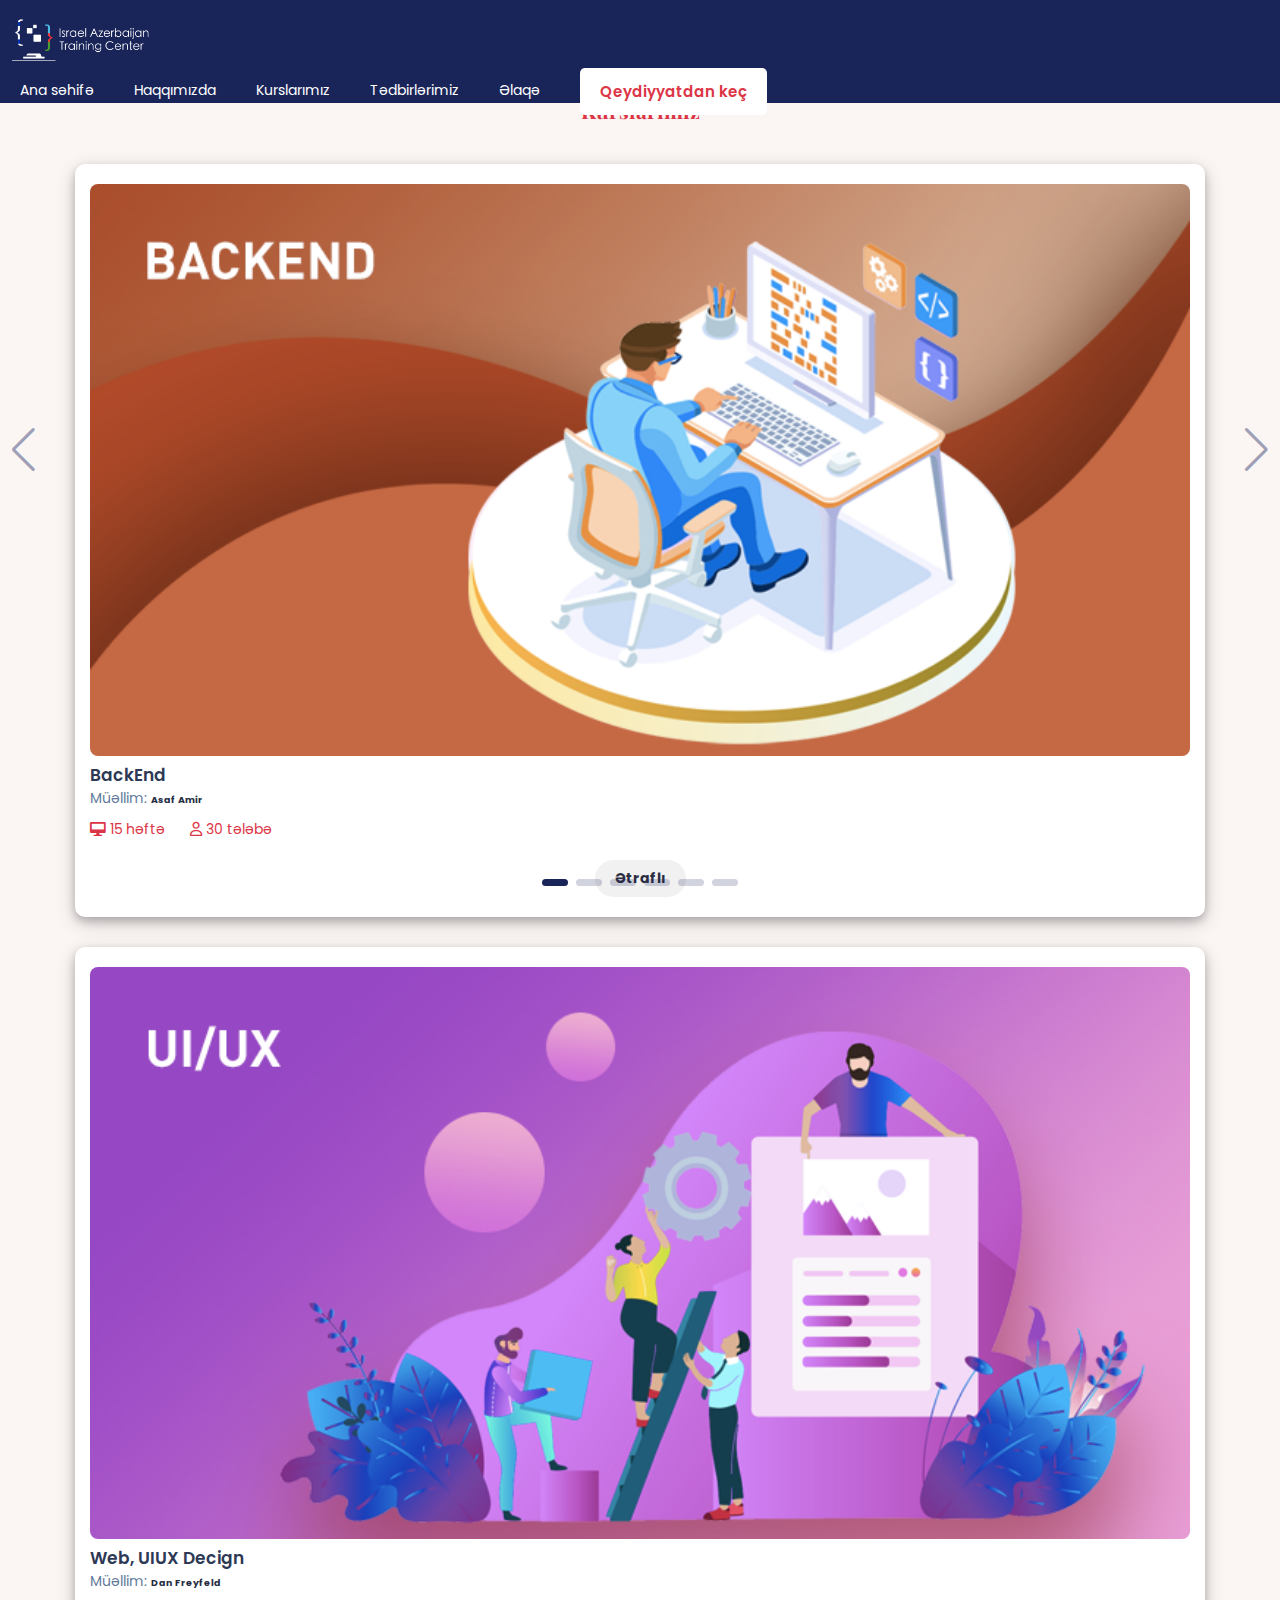
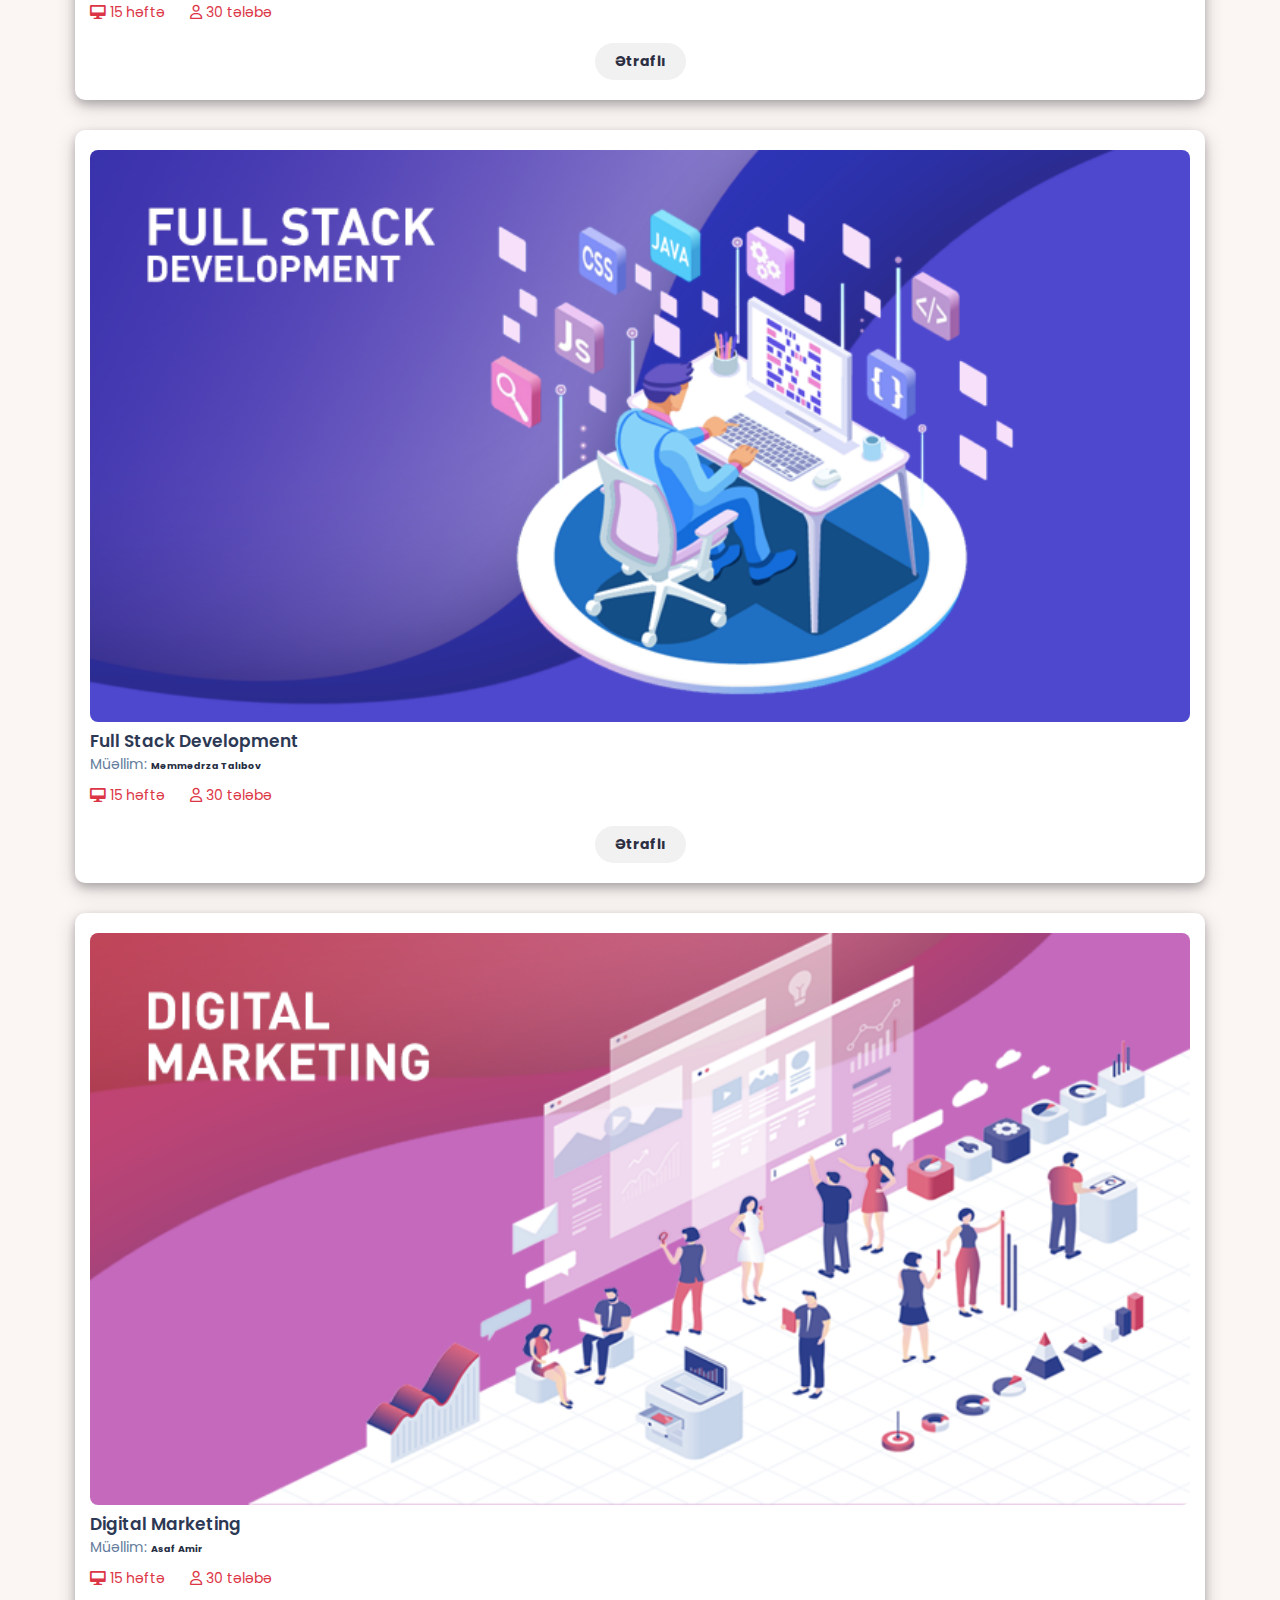
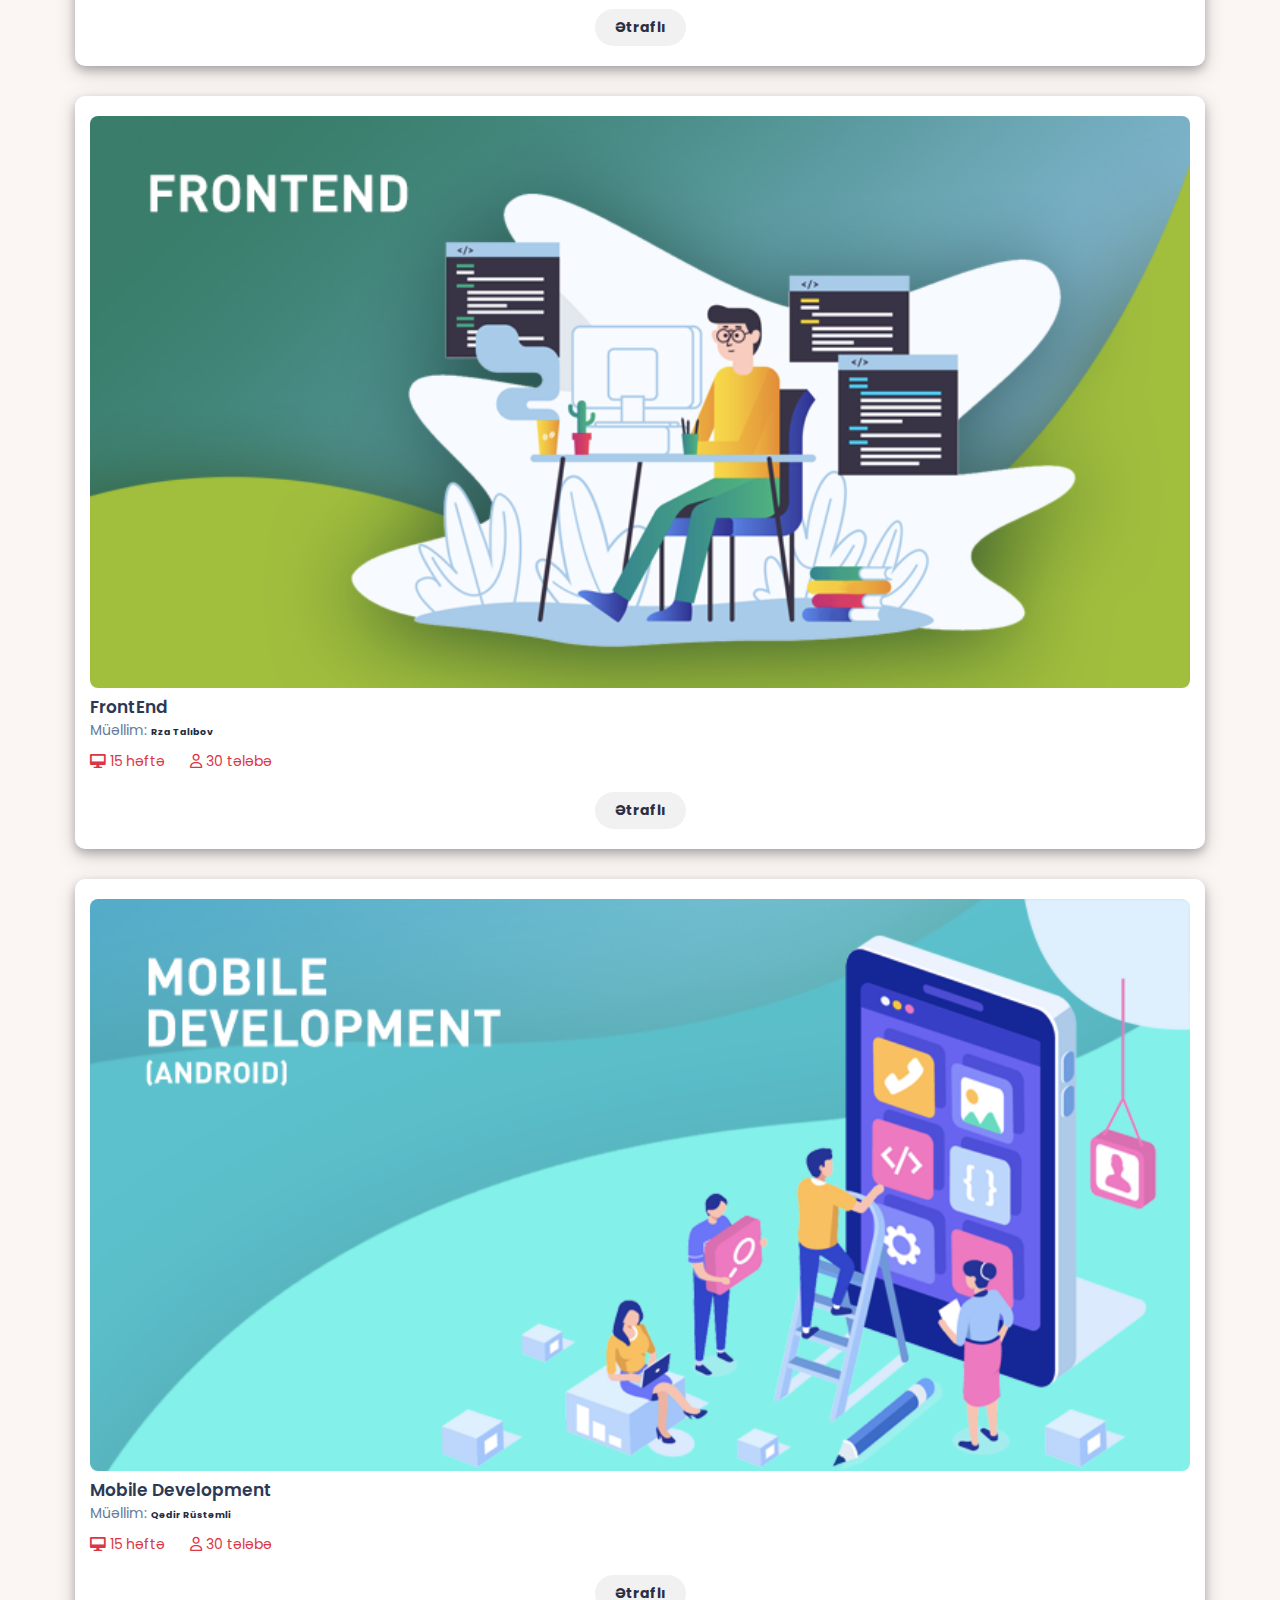
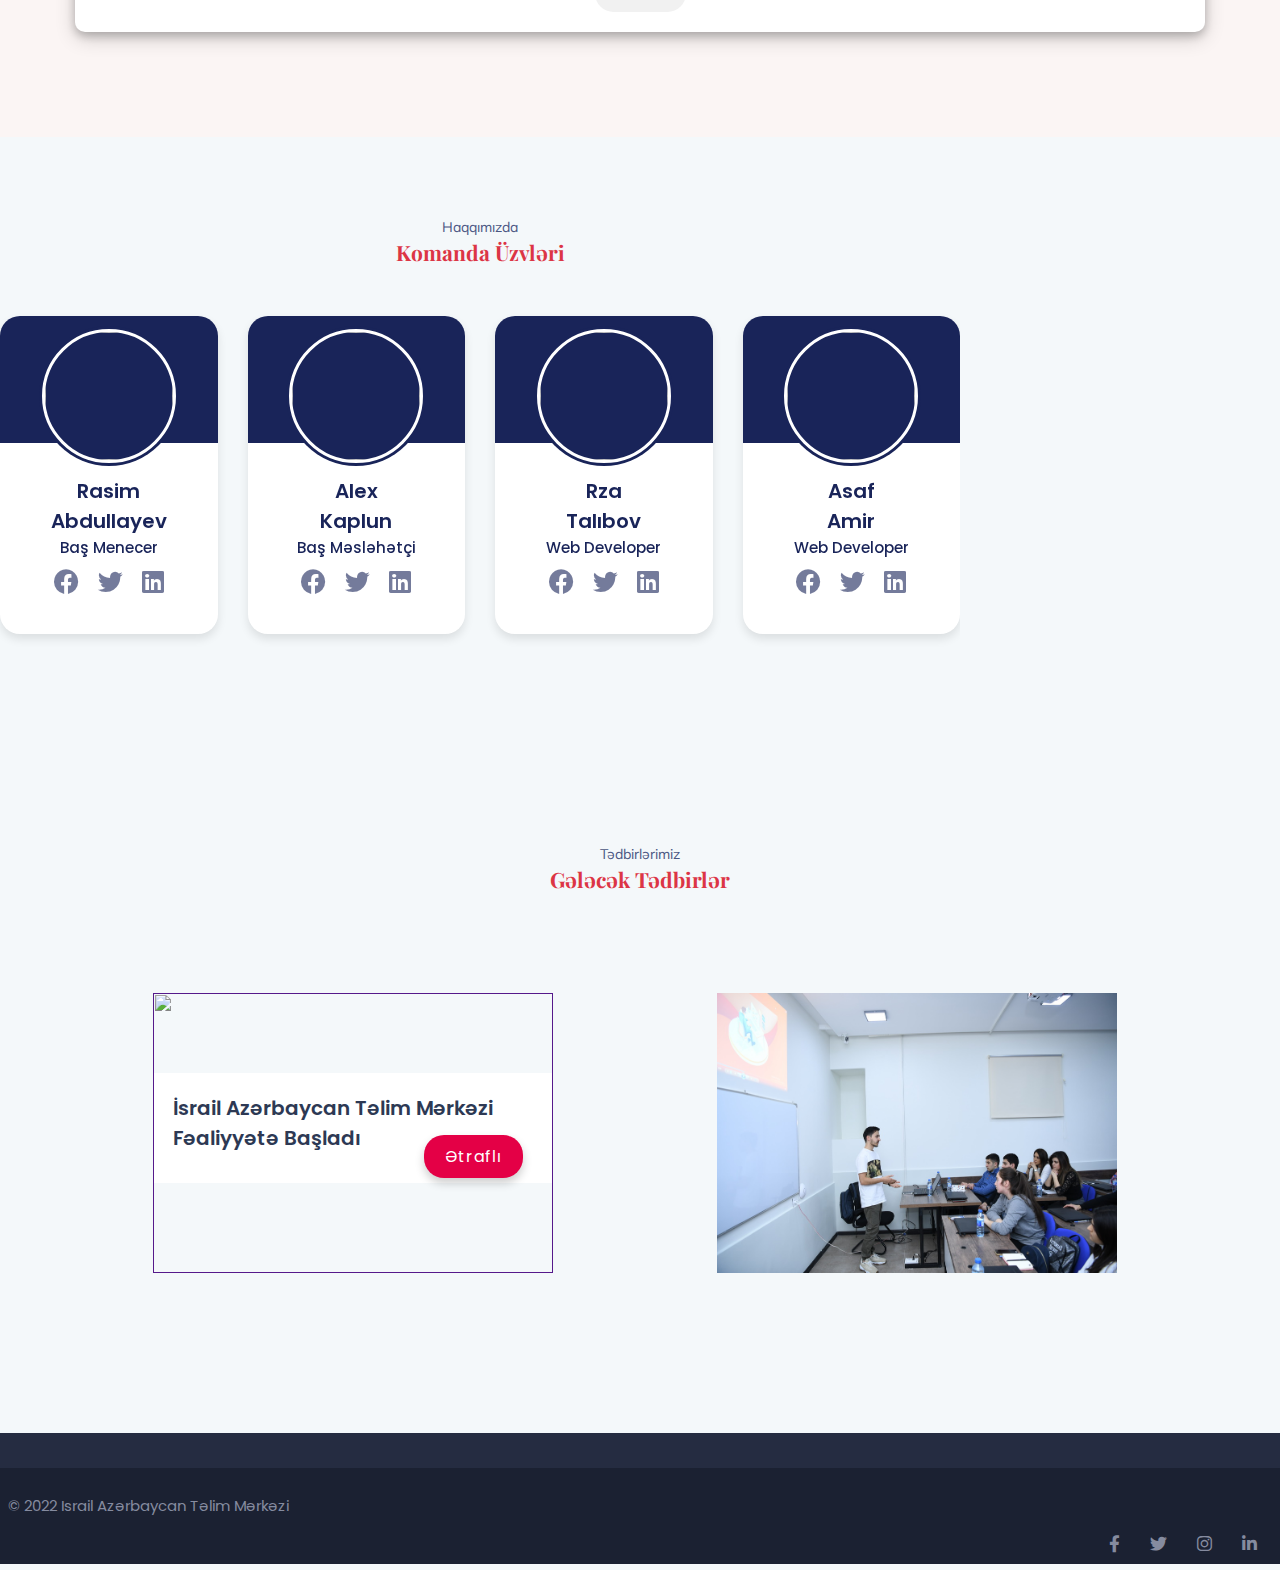
==== index.html @ a3614054 "Add files via upload" ====
<!DOCTYPE html>
<html lang="en">

<head>
    <meta charset="UTF-8">
    <meta http-equiv="X-UA-Compatible" content="IE=edge">
    <meta name="viewport" content="width=device-width, initial-scale=1.0">
    <title>Document</title>
    <link rel="stylesheet" href="https://cdn.jsdelivr.net/npm/bootstrap@4.6.1/dist/css/bootstrap.min.css"
        integrity="sha384-zCbKRCUGaJDkqS1kPbPd7TveP5iyJE0EjAuZQTgFLD2ylzuqKfdKlfG/eSrtxUkn" crossorigin="anonymous">
    <link
        href="https://fonts.googleapis.com/css2?family=Poppins:ital,wght@0,400;0,500;0,600;0,700;1,400;1,700&family=Roboto:ital,wght@0,400;0,500;0,700;0,900;1,400&display=swap"
        rel="stylesheet">
    <link rel="stylesheet" href="https://cdnjs.cloudflare.com/ajax/libs/font-awesome/6.0.0-beta3/css/all.min.css">
    <link
        href="https://fonts.googleapis.com/css2?family=Playfair+Display:ital,wght@0,400;0,500;0,700;1,400;1,600;1,700&family=Poppins:ital,wght@0,400;0,500;0,600;0,700;1,400;1,700&family=Roboto:ital,wght@0,400;0,500;0,700;0,900;1,400&display=swap"
        rel="stylesheet">
    <link
        href="https://fonts.googleapis.com/css2?family=Mulish&family=Playfair+Display:ital,wght@0,400;0,500;0,700;1,400;1,600;1,700&family=Poppins:ital,wght@0,400;0,500;0,600;0,700;1,400;1,700&family=Roboto:ital,wght@0,400;0,500;0,700;0,900;1,400&display=swap"
        rel="stylesheet">
    <!-- ===== Link Swiper's CSS ===== -->
    <link rel="stylesheet" href="https://unpkg.com/swiper/swiper-bundle.min.css" />
    <link rel="stylesheet" href="./assets/carusel.css">
    <link rel="stylesheet" href="./assets/style.css">
    <script src="https://code.jquery.com/jquery-3.5.1.js"></script>
    <script src="index.js" defer></script>
    <link rel="stylesheet" href="./assets/scroll.css">
    <script src="scroll.js"></script>

</head>

<body>
    <!-- Navbar -->

    <nav class="navbar" id="nav">
        <div class="container">
            <a href=""><img src="./assets/img/logo_main.png" alt="IACT_logo" class="logo"> </a>
            <ul class="nav-links">
                <li><a href="index.html">Ana səhifə</a></li>
                <li><a href="about.html">Haqqımızda</a></li>
                <li><a href="#course-section">Kurslarımız</a></li>
                <li><a href="#event-section">Tədbirlərimiz</a></li>
                <li><a href="contact.html">Əlaqə</a></li>
                <li class="login-btn"><a href="/index.html#course-section">Qeydiyyatdan keç</a></li>
            </ul>
            <div class="menu-btn">
                <i class="fas fa-bars"></i>
            </div>
        </div>
    </nav>

    <!-- Course Section -->

    <section id="course-section" class="course-container">
        <div class="container">
            <div class="row">
                <div class="col-lg-12">
                    <div class="main-item">
                        <span>Karyerana bizimlə başla</span>
                        <h2>Kurslarımız</h2>
                    </div>
                </div>
            </div>
            <div class="courses">
                <div class="row">
                    <div class="col-xl-6 col-lg-12 col-md-12 col-sm-12 course-item">
                        <div class="row-1">
                            <div class="row">
                                <div class="col-lg-6 col-md-6">
                                    <a href="#" class="course-img"><img src="./assets/img/8.png" alt=""></a>
                                </div>
                                <div class="col-lg-6 col-md-6 course-text">
                                    <h5>BackEnd</h5>
                                    <span>Müəllim:</span>
                                    <h6>Asaf Amir</h6>
                                    <ul>
                                        <li><i class="fas fa-desktop"></i>15 həftə</li>
                                        <li><i class="far fa-user"></i>30 tələbə</li>
                                    </ul>
                                    <div class="course-btn"> <a href="course1.html">Ətraflı</a></div>
                                </div>
                            </div>
                        </div>
                    </div>
                    <div class="col-xl-6 col-lg-12 col-md-12 col-sm-12 course-item">
                        <div class="row-1">
                            <div class="row">
                                <div class="col-lg-6 col-md-6">
                                    <a href="#" class="course-img"><img src="./assets/img/41.png" alt=""></a>
                                </div>
                                <div class="col-lg-6 col-md-6 course-text">
                                    <h5>Web, UIUX Decign</h5>
                                    <span>Müəllim:</span>
                                    <h6>Dan Freyfeld</h6>
                                    <ul>
                                        <li><i class="fas fa-desktop"></i>15 həftə</li>
                                        <li><i class="far fa-user"></i>30 tələbə</li>
                                    </ul>
                                    <div class="course-btn"> <a href="course1.html">Ətraflı</a></div>
                                </div>
                            </div>
                        </div>
                    </div>

                </div>

                <div class="row">
                    <div class="col-xl-6 col-lg-12 col-md-12 col-sm-12 course-item">
                        <div class="row-1">
                            <div class="row">
                                <div class="col-lg-6 col-md-6">
                                    <a href="#" class="course-img"><img src="./assets/img/k1.png" alt=""></a>
                                </div>
                                <div class="col-lg-6 col-md-6 course-text">
                                    <h5>Full Stack Development</h5>
                                    <span>Müəllim:</span>
                                    <h6>Məmmədrza Talıbov</h6>
                                    <ul>
                                        <li><i class="fas fa-desktop"></i>15 həftə</li>
                                        <li><i class="far fa-user"></i>30 tələbə</li>
                                    </ul>
                                    <div class="course-btn"> <a href="course1.html">Ətraflı</a></div>
                                </div>
                            </div>
                        </div>
                    </div>


                    <div class="col-xl-6 col-lg-12 col-md-12 col-sm-12 course-item">
                        <div class="row-1">
                            <div class="row">
                                <div class="col-lg-6 col-md-6">
                                    <a href="#" class="course-img"><img src="./assets/img/k2.png" alt=""></a>
                                </div>
                                <div class="col-lg-6 col-md-6 course-text">
                                    <h5>Digital Marketing</h5>
                                    <span>Müəllim:</span>
                                    <h6>Asaf Amir</h6>
                                    <ul>
                                        <li><i class="fas fa-desktop"></i>15 həftə</li>
                                        <li><i class="far fa-user"></i>30 tələbə</li>
                                    </ul>
                                    <div class="course-btn"> <a href="course1.html">Ətraflı</a></div>
                                </div>
                            </div>
                        </div>
                    </div>
                </div>


                <div class="row">
                    <div class="col-xl-6 col-lg-12 col-md-12 col-sm-12 course-item">
                        <div class="row-1">
                            <div class="row">
                                <div class="col-lg-6 col-md-6">
                                    <a href="#" class="course-img"><img src="./assets/img/k4.png" alt=""></a>
                                </div>
                                <div class="col-lg-6 col-md-6 course-text">
                                    <h5>FrontEnd</h5>
                                    <span>Müəllim:</span>
                                    <h6>Rza Talıbov</h6>
                                    <ul>
                                        <li><i class="fas fa-desktop"></i>15 həftə</li>
                                        <li><i class="far fa-user"></i>30 tələbə</li>
                                    </ul>
                                    <div class="course-btn"> <a href="course1.html">Ətraflı</a></div>
                                </div>
                            </div>
                        </div>
                    </div>


                    <div class="col-xl-6 col-lg-12 col-md-12 col-sm-12  course-item">
                        <div class="row-1">
                            <div class="row">
                                <div class="col-lg-6 col-md-6">
                                    <a href="#" class="course-img"><img src="./assets/img/k5.png" alt=""></a>
                                </div>
                                <div class="col-lg-6 col-md-6 course-text">
                                    <h5>Mobile Development</h5>
                                    <span>Müəllim:</span>
                                    <h6>Qədir Rüstəmli</h6>
                                    <ul>
                                        <li><i class="fas fa-desktop"></i>15 həftə</li>
                                        <li><i class="far fa-user"></i>30 tələbə</li>
                                    </ul>
                                    <div class="course-btn"> <a href="course1.html">Ətraflı</a></div>
                                </div>
                            </div>
                        </div>
                    </div>
                </div>
            </div>
        </div>
        </div>
    </section>


    <!--Team Section -->

    <section class="team-section">
        <div class="container">
            <div class="row">
                <div class="col-lg-12">
                    <div class="main-item">
                        <span>Haqqımızda</span>
                        <h2>Komanda Üzvləri</h2>
                    </div>
                </div>
            </div>
            <div class="row carusel-section">
                <div class="col-lg-12">
                    <div class="swiper mySwiper container">
                        <div class="swiper-wrapper content">

                            <div class="swiper-slide card">
                                <div class="card-content">
                                    <div class="image">
                                        <img src="https://i.postimg.cc/yNyTrsVZ/t7.jpg" alt="">
                                    </div>

                                    <div class="name-profession">
                                        <span class="name">Rasim</span>
                                        <span class="surName">Abdullayev</span>
                                        <span class="profession">Baş Menecer</span>
                                    </div>

                                    <div class="media-icons">
                                        <i class="fab fa-facebook"></i>
                                        <i class="fab fa-twitter"></i>
                                        <i class="fab fa-linkedin"></i>
                                    </div>
                                </div>
                            </div>
                            <div id="carouselSlider" class="swiper-slide card">
                                <div class="card-content">
                                    <div class="image">
                                        <img src="https://i.postimg.cc/5NzLRbg2/t6.png" alt="">
                                    </div>
                                    <div class="name-profession">
                                        <span class="name">Alex</span>
                                        <span class="surName">Kaplun</span>
                                        <span class="profession">Baş Məsləhətçi</span>
                                    </div>
                                    <div class="media-icons">
                                        <i class="fab fa-facebook"></i>
                                        <i class="fab fa-twitter"></i>
                                        <i class="fab fa-linkedin"></i>
                                    </div>
                                </div>
                            </div>
                            <div class="swiper-slide card">
                                <div class="card-content">
                                    <div class="image">
                                        <img src="https://i.postimg.cc/C1fjDqvS/t4.jpg" alt="">
                                    </div>
                                    <div class="name-profession">
                                        <span class="name">Rza</span>
                                        <span class="surName">Talıbov</span>
                                        <span class="profession">Web Developer</span>
                                    </div>
                                    <div class="media-icons">
                                        <i class="fab fa-facebook"></i>
                                        <i class="fab fa-twitter"></i>
                                        <i class="fab fa-linkedin"></i>
                                    </div>
                                </div>
                            </div>
                            <div class="swiper-slide card">
                                <div class="card-content">
                                    <div class="image">
                                        <img src="https://i.postimg.cc/yYRbBJsq/t3.jpg" alt="">
                                    </div>
                                    <div class="name-profession">
                                        <span class="name">Asaf</span>
                                        <span class="surName">Amir</span>
                                        <span class="profession">Web Developer</span>
                                    </div>
                                    <div class="media-icons">
                                        <i class="fab fa-facebook"></i>
                                        <i class="fab fa-twitter"></i>
                                        <i class="fab fa-linkedin"></i>
                                    </div>
                                </div>
                            </div>
                            <div class="swiper-slide card">
                                <div class="card-content">
                                    <div class="image">
                                        <img src="https://i.postimg.cc/BbHBWKDM/t2.jpg" alt="">
                                    </div>
                                    <div class="name-profession">
                                        <span class="name">Dan</span>
                                        <span class="surName">Freyfeld</span>
                                        <span class="profession">UI/UX Design</span>
                                    </div>
                                    <div class="media-icons">
                                        <i class="fab fa-facebook"></i>
                                        <i class="fab fa-twitter"></i>
                                        <i class="fab fa-linkedin"></i>
                                    </div>
                                </div>
                            </div>
                            <div class="swiper-slide card">
                                <div class="card-content">
                                    <div class="image">
                                        <img src="https://i.postimg.cc/mgR8s8mM/t1.jpg" alt="">
                                    </div>
                                    <div class="name-profession">
                                        <span class="name">Qədir</span>
                                        <span class="surName">Rüstəmli</span>
                                        <span class="profession">Software Developer</span>
                                    </div>
                                    <div class="media-icons">
                                        <i class="fab fa-facebook"></i>
                                        <i class="fab fa-twitter"></i>
                                        <i class="fab fa-linkedin"></i>
                                    </div>
                                </div>
                            </div>
                        </div>
                    </div>
                    <div class="swiper-button-next"></div>
                    <div class="swiper-button-prev"></div>
                    <div class="swiper-pagination"></div>


                    <!-- Swiper JS -->
                    <script src="https://unpkg.com/swiper/swiper-bundle.min.js"></script>


                    <!-- Initialize Swiper -->
                    <script>
                        var swiper = new Swiper(".mySwiper", {
                            slidesPerView: 1,
                            spaceBetween: 30,
                            slidesPerGroup: 1,
                            loop: true,
                            loopFillGroupWithBlank: true,
                            pagination: {
                                el: ".swiper-pagination",
                                clickable: true,
                            },
                            navigation: {
                                nextEl: ".swiper-button-next",
                                prevEl: ".swiper-button-prev",
                            },
                            autoplay: {
                                delay: 3000,
                                disableOnInteraction: false,
                            },
                            breakpoints: {
                                640: {
                                    slidesPerView: 2,
                                    spaceBetween: 20,
                                },
                                768: {
                                    slidesPerView: 3,
                                    spaceBetween: 30,
                                },
                                960: {
                                    slidesPerView: 3,
                                    spaceBetween: 30,
                                },
                                1024: {
                                    slidesPerView: 4,
                                    spaceBetween: 30,
                                },
                                1440: {
                                    slidesPerView: 4,
                                    spaceBetween: 30,
                                }
                            }
                        });
                    </script>
                </div>
            </div>
        </div>
    </section>


    <!-- Event Section -->

    <section id="event-section">
        <div class="container">
            <div class="row">
                <div class="col-lg-12">
                    <div class="main-item">
                        <span>Tədbirlərimiz</span>
                        <h2>Gələcək Tədbirlər</h2>
                    </div>
                </div>
            </div>
            <div class="event-cards">
                <div class="event-card">
                    <div class="face face1" style="height:280px; width: 400px">
                        <div class="content">
                            <div class="icon">
                                <a href=""> <img src="https://www.study.az/iatc/assets/user/assets/img/11111.png"
                                        alt=""></a>
                            </div>
                        </div>
                    </div>
                    <div class="face face2" style="height:110px; width: 400px">
                        <div class="content">
                            <h3>
                                İsrail Azərbaycan Təlim Mərkəzi Fəaliyyətə Başladı
                            </h3>
                            <a href="event1.html" class="event-btn">Ətraflı</a>
                        </div>
                    </div>
                </div>
                <div class="event-card">
                    <div class="face face1" style="height:280px; width: 400px">
                        <div class="content">
                            <div class="icon">
                                <a href=""> <img src="./assets/img/ff5f7da7749bd713957f0c23b505a55c.jpeg" alt=""></a>
                            </div>
                        </div>
                    </div>
                    <div class="face face2" style="height:110px; width: 400px">
                        <div class="content">
                            <h3>
                                İsrail – Azərbaycan Təlim Mərkəzində Veb Proqramlaşdırma Kurslarına Start Verilib
                            </h3>
                            <a href="event1.html" class="event-btn">Ətraflı</a>
                        </div>
                    </div>
                </div>
            </div>
        </div>
    </section>

    <!-- Footer -->

    <footer class="dark-footer">
        <div class="container">
            <div class="row">
                <div class="col-lg-6 col-md-12" id="footer-text">
                    <span>© 2022 Israil Azərbaycan Təlim Mərkəzi</span>
                </div>
                <div class="col-lg-6 col-md-12" id="footer-text">
                    <ul class="footer-links">
                        <li><a href=""><i class="fab fa-facebook-f"></i></a></li>
                        <li><a href=""><i class="fab fa-twitter"></i></a></li>
                        <li><a href=""><i class="fab fa-instagram"></i></a></li>
                        <li><a href=""><i class="fab fa-linkedin-in"></i></a></li>
                    </ul>
                </div>
            </div>
        </div>
        <div id="progress">
            <span id="progressValue">&#x1F815;</span>
        </div>
    </footer>

</body>

</html>
---- assets/carusel.css ----
.swiper {
    width: 950px;
}

.card {
    position: relative;
    background: #fff;
    border-radius: 20px;
    margin: 50px 0;
    box-shadow: 0 5px 10px rgba(0, 0, 0, 0.1);
}

.card::before {
    content: "";
    position: absolute;
    height: 40%;
    width: 100%;
    background: #192459;
    border-radius: 20px 20px 0 0;
}

.card .card-content {
    display: flex;
    flex-direction: column;
    align-items: center;
    padding: 10px 30px;
    position: relative;
    z-index: 100;
}

section .card .image {
    height: 140px;
    width: 140px;
    border-radius: 50%;
    padding: 3px;
    background: #192459;
}

section .card .image img {
    height: 100%;
    width: 100%;
    object-fit: cover;
    border-radius: 50%;
    border: 3px solid #fff;
}

.card .media-icons {
    width: 110px;
    bottom: 15px;
    display: flex;
    justify-content: space-between;
    align-items: center;
}

.card .media-icons i {
    font-size: 25px;
    color: #192459;
    opacity: 0.6;
    margin-top: 10px;
    transition: all 0.3s ease;
    cursor: pointer;
}

.card .media-icons i:hover {
    opacity: 1;
}

.card .name-profession {
    display: flex;
    flex-direction: column;
    align-items: center;
    margin-top: 10px;
    color: #192459;
}

.name-profession .name, .surName {
    font-size: 20px;
    font-weight: 600;
}

.name-profession .profession {
    font-size: 15px;
    font-weight: 500;
}

.card .rating {
    display: flex;
    align-items: center;
    margin-top: 18px;
}

.card .rating i {
    font-size: 18px;
    margin: 0 2px;
    color: #192459;
}

.card .button {
    width: 100%;
    display: flex;
    justify-content: space-around;
    margin-top: 20px;
}

.card .button button {
    background: #192459;
    outline: none;
    border: none;
    color: #fff;
    padding: 8px 22px;
    border-radius: 20px;
    font-size: 14px;
    transition: all 0.3s ease;
    cursor: pointer;
}

.button button:hover {
    background: #192459;
}

.swiper-pagination {
    position: absolute;
}

.swiper-pagination-bullet {
    height: 7px;
    width: 26px;
    border-radius: 25px;
    background: #192459;
}

.swiper-button-next, .swiper-button-prev {
    opacity: 0.7;
    color: #757c9b;
    transition: all 0.3s ease;
}

.swiper-button-next:hover, .swiper-button-prev:hover {
    opacity: 1;
    color: #192459;
}

@media screen and (max-width: 1440px) {
    .swiper {
        width: 960px;
    }
}

@media screen and (max-width: 1024px) {
    .swiper {
        width: 800px;
    }

    .card .media-icons i {
        font-size: 23px;
    }
}

@media screen and (max-width: 960px) {
    .swiper {
        width: 750px;
    }
}

@media screen and (max-width: 768px) {
    .swiper {
        width: 520px;
    }

    .card .media-icons i {
        font-size: 20px;
    }
}

@media screen and (max-width: 640px) {
    .swiper {
        width: 280px;
    }
}
---- assets/style.css ----
* {
    padding: 0;
    margin: 0;
    box-sizing: border-box;
    font-family: 'Poppins', sans-serif;
}

html {
    font-size: 14px;
}

ul {
    list-style: none;
}

a {
    text-decoration: none;
}

img {
    width: 100%;
}

body {
    background-color: #f4f8fa !important;
    height: 100vh;
}

/* Navbar */

.navbar {
    position: fixed;
    display: flex;
    width: 100%;
    background-color: #192459;
    z-index: 1000;
}

.logo {
    max-width: 160px;
    display: block;
}

.nav-links {
    display: flex;
}

.navbar ul {
    margin-bottom: 0;
}

.nav-links li {
    margin: 0 20px;

}

.navbar a {
    color: #fff;
    transition: all 1s ease-out;
}

.navbar a:hover {
    color: #DC3545;
    text-decoration: none;
}


.login-btn a {
    background-color: #fff;
    color: #DC3545;
    padding: 13px 20px;
    border-radius: 5px;
    font-weight: 600;
    font-size: 15px;
}


.login-btn a:hover {
    background-color: #DC3545;
    color: #fff;
    text-decoration: none;
}

.menu-btn {
    display: none;
    position: absolute;
    top: 30px;
    right: 30px;
    width: 40px;
    cursor: pointer;
    color: #fff;
    font-size: 25px;
}

/* FOOTER */

footer {
    background-color: #1b2132;
    color: #858B9F;
    padding: 8px;
    border-top: 35px solid #252C41;
    width: 100%;
}

.footer-links {
    display: flex;
    justify-content: end;
}

footer i {
    color: #858B9F;
    font-size: 17px;
}

#footer-text span {
    font-size: 15px;
}

.footer-links i:hover {
    color: #fff;
    transition: all 0.5s ease;
}

.footer-links a {
    padding: 15px;
}

#footer-text {
    padding-top: 18px;
}

.arrow-btn {
    position: fixed;
    float: right;
    border: 1px solid #333C56;
    background-color: #333C56;
    padding: 8px 10px;
    border-radius: 5px;
    bottom: 10px;
    right: 20px;
    cursor: pointer;
    text-align: center;
    font-size: 16px;
    width: 40px;
    overflow: hidden;
    z-index: 999;
}

.arrow-btn i {
    color: #fff;
}

/* Mobile device */

@media only screen and (max-width:1200px) {

    .navbar {
        padding: 0;
        font-weight: 400px;
        font-size: 18px;
    }

    .nav-links {
        flex-direction: column;
        width: 100%;
        justify-content: center;
        align-items: center;
        background-color: #192459;
        margin-top: -900px;
        transition: all 0.5s ease;
        padding-top: 15px;
    }

    .nav-links li {
        width: 100%;
        height: auto;
        border-top: 1px solid #2D3454;
        position: relative;
        text-align: center;
        display: inline-block;
        padding: 14px 15px 14px 26px;
        margin: 0;
    }

    .navbar .login-btn {
        padding-top: 30px;
        margin-bottom: 12px;
    }

    .mobile-menu {
        margin-top: 0px;
    }

    .menu-btn {
        display: block;
        margin-bottom: 10px;
    }


    .section-title .title {
        font-size: 27px;
    }

    .little-title .item-links a {
        font-size: 14px;
    }

    .card #contact-info span {
        font-size: 12px;
    }

    .dark-footer .row {
        display: flex;
        justify-content: space-between;
    }

    .about-section {
        text-align: center;
    }

    .about-section .about-title {
        font-size: 25px;
    }

    .about-section .about-text {
        padding-right: 0;
        font-size: 14px;
        padding-bottom: 25px;
    }

    .event-blog .event-blog-article h3 {
        font-size: 26px;
    }

}


@media only screen and (max-width:992px) {

    .navbar {
        padding: 0;
        font-weight: 400px;
        font-size: 18px;
    }

    .nav-links {
        flex-direction: column;
        width: 100%;
        justify-content: center;
        align-items: center;
        background-color: #192459;
        margin-top: -900px;
        transition: all 0.5s ease;
        padding-top: 15px;
    }

    .nav-links li {
        width: 100%;
        height: auto;
        border-top: 1px solid #2D3454;
        position: relative;
        text-align: center;
        display: inline-block;
        padding: 14px 15px 14px 26px;
        margin: 0;
    }

    .navbar .login-btn {
        padding-top: 30px;
        margin-bottom: 12px;
    }

    .mobile-menu {
        margin-top: 0px;
    }

    .menu-btn {
        display: block;
        margin-bottom: 10px;
    }


    .section-title .title {
        font-size: 27px;
    }

    .little-title .item-links a {
        font-size: 14px;
    }

    .card #contact-info span {
        font-size: 12px;
    }

    .dark-footer .row {
        display: flex;
        justify-content: space-between;
    }

    .about-section {
        text-align: center;
    }

    .about-section .about-title {
        font-size: 25px;
    }

    .about-section .about-text {
        padding-right: 0;
        font-size: 14px;
        padding-bottom: 25px;
    }

    .event-blog .event-blog-article h3 {
        font-size: 26px;
    }

}

@media only screen and (max-width:768px) {
    .navbar {
        padding: 0;
        font-weight: 400px;
        font-size: 16px;
    }

    .nav-links li {
        width: 100%;
        height: auto;
        border-top: 1px solid #2D3454;
        position: relative;
        display: inline-block;
        padding: 12px 15px 12px 26px;
        text-align: center;
    }

    .navbar .login-btn {
        padding-top: 30px;
    }

    .mobile-menu {
        margin-top: 0px;
    }

    .menu-btn {
        display: block;
    }


    .section-title .title {
        font-size: 30px;
    }

    .little-title .item-links a {
        font-size: 16px;
    }

    #footer-text, #footer-links {
        display: flex;
        align-items: center;
        justify-content: center;
    }

    #contact-info #home-icon {
        margin-right: 5px;
    }

    footer i {
        font-size: 14px;
    }

    footer #footer-text {
        padding-top: 15px;
    }

    .event-info-section .event-blog .event-blog-article h3 {
        font-size: 21px;
    }

    .event-info-section .event-blog .event-blog-article p {
        font-size: 14px;
    }


}

/* Mobile device */
@media only screen and (max-width:576px) {
    nav {
        font-weight: 200px;
        font-size: 14px;
    }

    .navbar .navbar-links {
        height: 65px;
    }

    .navbar .nav-links .login-btn {
        padding-top: 30px;
    }


    .section-title .title {
        font-size: 20px;
    }

    .little-title .item-links a {
        font-size: 14px;
    }


    body .contact-section {
        margin-bottom: 150px;
    }

    .course-section {
        padding: 80px 0 80px;
    }

    .contact-section #contact-info i {
        font-size: 25px;
    }

    .contact-section .card-text, .card #contact-info span {
        line-height: 20px;
        font-size: 12px;
    }


    .courses .course-text {
        margin-top: 15px;
    }

    .courses .course-text h5 {
        font-size: 15px;
    }

    .courses .course-textspan, .course-text h6 {
        font-size: 12px;
    }

    .courses .course-text ul li {
        text-align: center;
        font-size: 10px;
        padding-bottom: 0;
        padding-right: 10px;
    }

}









/* Section Title */

.section-title {
    background-color: #fff;
    padding-top: 170px;
    padding-bottom: 60px;
    color: #2d3954;
    text-align: center;
}

.title {
    font-size: 50px;
    font-weight: 600;
}

.item-links {
    display: flex;
    justify-content: center;
}

.item-links a {
    color: #4a5682;
    font-size: 18px;
    padding: 8px;
}

.item-links a:hover {
    color: #DC3545;
    text-decoration: none;
}

/******************************CONTACT PAGE**********************/
/* Contact Section */
.contact-section {
    margin-top: 80px;
    margin-bottom: 180px;
}

.card {
    padding-bottom: 30px;
}

.card .card-header {
    font-size: 16px;
    padding: 16px 29px;
}

.card-header, .card-title, .card-body h6 {
    color: #2d3954;
    font-weight: 600;
}

.card-header, .card-body h6 {
    font-size: 15px;
}

#contact-info {
    display: flex;
    margin-top: 20px;
}

#contact-info>div {
    padding-left: 10px;
}

.card-text, #contact-info span {
    color: #647B9C;
    line-height: 25px;
    font-size: 15px;
}

.card .card-body {
    padding: 16px 45px;
}

#contact-info i {
    color: #DC3545;
    font-size: 30px;
    margin-right: 10px;
}


/****************************** ABOUT PAGE *****************************/

/* Section About */
.about-section {
    background-color: #fff;
    padding-bottom: 100px;
}

.about-img img {
    height: auto;
    width: 100%;
    margin-top: -10px;
}

.about-title {
    color: #2d3954;
    font-size: 30px;
    font-family: 'Playfair Display', serif;
}

.about-text {
    color: #647B9C;
    font-size: 16px;
    font-family: 'Mulish', sans-serif;
    line-height: 27px;
    padding-top: 10px;
    padding-right: 30px;
}

/* Team Section */
.team-section {
    padding-top: 80px;
    padding-bottom: 80px;
    display: flex;
    align-items: center;
}

.main-item {
    text-align: center;
}

.main-item span {
    color: #4a5682;
    font-family: 'Mulish', sans-serif;
}

.main-item h2 {
    color: #DC3545;
    font-family: 'Playfair Display', serif;
    font-weight: 700;
}


/* EVENT SECTION */

#event-section {
    padding-top: 80px;
    padding-bottom: 80px;
}

.event-cards {
    display: flex;
    flex-wrap: wrap;
    justify-content: space-evenly;
    margin-bottom: 70px;
}


.container .event-card {
    position: relative;
    border-radius: 10px;
    margin-right: 10px;
}

.container .event-card img {
    position: absolute;
    top: 0;
    left: 0;
    width: 100%;
    height: 100%;
    transition: 0.7s;
    z-index: 1;
}

.container .event-card .face {
    transition: 0.5s;
}

.container .event-card .face.face1 {
    position: relative;
    display: flex;
    justify-content: center;
    align-items: center;
    z-index: 1;
    transform: translateY(100px);
}

.container .event-card:hover .face.face1 {
    transform: translateY(0px);
}

.container .event-card .face.face1 .content {
    opacity: 1;
    transition: 0.5s;
}

.container .event-card:hover .face.face1 .content {
    opacity: 1;
}


.container .event-card .face.face2 {
    position: relative;
    background: #fff;
    display: flex;
    justify-content: center;
    align-items: center;
    padding: 20px;
    box-sizing: border-box;

    transform: translateY(-100px);
}

.container .event-card:hover .face.face2 {
    transform: translateY(0);
}


.container .event-card .face.face2 .content h3 {
    margin: 0 0 10px 0;
    padding: 0;
    color: #fff;
    font-size: 20px;
    color: #2d3954;
    font-weight: 600;
}

.event-btn {
    background: #e40046;
    border: 1px solid transparent;
    box-shadow: 0px 5px 10px rgba(0, 0, 0, .2);
    color: #fff;
    font-size: 16px;
    padding: 8px 20px;
    position: absolute;
    bottom: 5px;
    right: 30px;
    letter-spacing: 1px;
    cursor: pointer;
    transition: all .4s ease-in-out;
    border-radius: 20px;
}

.event-btn:hover {
    background: #fff;
    color: #e40046;
    border: 1px solid #e40046;
    transform: scale(1.05);
    text-decoration: none;
}



/************************************ COURSE PAGE *******************************/

#course-section {
    padding: 75px;
}

.course-container {
    background-color: #fbf5f4;
}

.courses {
    padding-top: 40px;
}

.row-1 {
    background-color: #fff;
    padding: 20px 15px;
    border-radius: 10px;
    transition: 200ms all;
    box-shadow: 0 4px 8px 0 rgba(0, 0, 0, 0.2), 0 6px 20px 0 rgba(0, 0, 0, 0.19);
}

.row-1:hover {
    transform: scale(1.06);
}

.row-1:hover img {
    opacity: 0.8;
}

.course-item {
    background-color: #fbf5f4;
    margin-bottom: 30px;
}


.course-img {
    height: 500px;
}

.course-img img {
    width: 100%;
    border-radius: 8px;
    background-size: cover;
}

.course-img img:hover {
    opacity: 0.8;
}

.course-text h5 {
    color: #2d3954;
    font-size: 17px;
    font-weight: 600;
}

.course-text h6 {
    display: inline-block;
    color: #252C41;
}

.course-item span {
    color: #647B9C;
}

.course-text ul {
    display: flex;
    padding-top: 10px;
    padding-bottom: 20px;
}

.course-text ul li {
    padding-right: 25px;
    color: #DC3545;
}

.course-text ul i {
    padding-right: 4px;
}

.course-btn {
    display: flex;
    justify-content: space-around;
}

.course-btn a {
    display: inline-block;
    font-weight: bold;
    font-size: 14px;
    padding: 8px 20px;
    background: #F1F1F1;
    border-radius: 30px;
    color: #2c2e41;
}

.course-btn a:hover {
    text-decoration: none;
    color: #fff;
    background-color: #DC3545;
}

/************** FIRST COURSE PAGE ***************/
.course {
    background-color: #fff;
    padding-top: 140px;
    padding-bottom: 30px;
}



.course-info-section img {
    border-radius: 5px;
    opacity: .5;

}

.course-info-img {
    max-height: 290px;
    object-fit: cover;
    vertical-align: middle;
}

.course-info, .second-section {
    color: #647b9c;
}

.course-info h3 {
    color: #2d3954;
    line-height: 36px;
    font-size: 30px;
    font-weight: 600;
}

.course-info i {
    font-size: 14px;
    padding-right: 6px;

}

.course-info ul, .mentor-info ul {
    font-family: 'Mulish', sans-serif;
    display: flex;
}

.course-info li, .mentor-info li {
    padding-right: 20px;
}

.course-info p, .second-section p, .second-section li, .event-blog-article p {
    line-height: 1.8;
    font-size: 15px;
    text-align: justify;
}


/*Second-section*/
.second-section {
    margin-top: 80px;
    margin-bottom: 20px;
}

.second-section h4 {
    color: #2d3954;
    font-weight: 600;
    text-transform: capitalize;
    font-family: Poppins, sans-serif;
    margin-bottom: 15px;
}

.col-item, .col-item-second {
    background-color: #fff;
    padding: 35px 30px;
    border-radius: 7px;
    margin-bottom: 20px;

}

.col-item p, .event-blog-article p {
    font-family: 'Mulish', sans-serif;
}

.col-item ul li {
    margin: 10px 0;
}

.right-item i {
    padding-right: 5px;
}

.right-item strong {
    float: right;
    font-family: 'Mulish', sans-serif;
}

.right-item li {
    padding: 4px 0;
}


.course-login-btn a {
    background-color: #DC3545;
    color: #fff;
    padding: 15px 55px;
    border-radius: 30px;
    display: inline-block;
    transition: 200ms all;

}

.course-login-btn {
    text-align: center;
    padding: 45px 0;
    font-size: 16px;
}

.course-login-btn a:hover {
    text-decoration: none;
    color: #fff;
    opacity: .8;
}

.course-login-btn i {
    padding-left: 8px;
}

.second-section .col-item-second img {
    height: 230px;
    object-fit: cover;
    border-radius: 5px;
}

.col-item-second {
    padding: 13px 20px;
}

.mentor-info a {
    font-size: 21px;
    color: #4a5682;
    font-weight: 600;

}

.mentor-info a:hover {
    text-decoration: none;
    color: #DC3545;
}

.mentor-info a:focus {
    color: #007bff;
}

.mentor-info-icon li a {
    color: #4a5682;
    line-height: 1;
    font-size: 13px;
    border: 1px solid #dbe2ef;
    border-radius: 50%;
    display: flex;
    align-items: center;
    justify-content: center;
    height: 36px;
    width: 36px;
}

/****************REGISTER PAGE *************************/
.register-section {
    padding: 180px 0;
}

.register-form {
    background-color: #fff;
    padding: 30px;
    border-radius: 5px;
    border: 1px solid #F2F3F5;
    box-shadow: 0px 3px 6px rgba(0, 0, 0, .30), 0px 3px 6px rgba(0, 0, 0, .30);
}

.register-form h5 {
    color: #2d3954;
    font-weight: 600;
}


.register-form .form-control, textarea {
    padding: 28px;
    background-color: #F2F3F5;
    border: 0px solid;
}

.register-form label {
    padding-top: 10px;
    padding-bottom: 8px;
    color: #647B9C;
    font-size: 15px;
    font-family: 'Mulish', sans-serif;
}

.register-form .btn {
    background-color: #DC3545;
    color: #fff;
    padding: 13px 25px;
    transition: transform 250ms;
}

.register-form .btn:hover {
    background-color: #252C41;
    color: #fff;
    transition: all 1s ease;
    transform: translateY(-10px);
}

.register-form input:focus, .register-form select:focus,
textarea:focus {
    box-shadow: none;
    background-color: #F2F3F5;
    outline: 0;
}

.form-group option {
    padding: 10px 0;
}



/******************** FIRST EVENT SECTION ***********************/
.event-info-section {
    margin-top: 80px;
    margin-bottom: 60px;
}

.event-blog {
    display: block;
    width: 100%;
    padding: 20px;
    border-radius: 4px;
    border: 1px solid #e5e8f3;
    background-color: #fff;
    margin-bottom: 30px;
}

.event-blog-article h3 {
    display: block;
    color: #2d3954;
    font-size: 32px;
    font-weight: 700;
    line-height: 1.4;
    margin: 25px 0 35px;
}

.event-blog-article p {
    font-size: 16px;
    color: #6e7c90;
}

.blog-title {
    font-weight: 600;
    line-height: 30px;
    font-size: 25px;
}

/************ TEAQUD PAGE ******************/
.teqaud-section {
    background: #f4f4f4 url("https://www.study.az/iatc/assets/user/assets/img/banner-4.jpg");
    background-size: cover !important;
    background-position: center !important;
    object-fit: cover;
    padding-top: 150px;
    margin-bottom: 80px;
    height: 370px;
}

.teqaud-section:before {
    background: linear-gradient(109.7deg, #192459 1.8%, #4a5ab2 90.2%);
    position: absolute;
    content: '';
    width: 100%;
    height: 370px;
    top: 0px;
    left: 0;
    opacity: .9;
}

.teqaud-section h2, .teqaud-section p {
    color: #fff;
}

.teqaud-section h2 {
    font-size: 30px;
    margin: 15px 0 20px;
}

.teqaud-section p {
    font-size: 15px;
    line-height: 1.8;
    font-family: Muli, sans-serif;
}

.teqaud-info {
    margin-top: 30px;
}

.teqaud-info h4 {
    color: #2d3954;
    font-size: 18px;
    line-height: 1.2;
    font-weight: 600;
    margin-bottom: 25px;
}

.teqaud-info p {
    color: #647B9C;
    font-size: 15px;
    text-align: justify;
    line-height: 1.8;
}

.teqaud-info h6 {
    color: #2d3954;
    font-size: 16px;
    font-weight: 600;
}

.teqaud-info ul li {
    color: #647B9C;
    font-size: 15px;
    line-height: 2;
    font-family: 'Mulish', sans-serif;
}

.teqaud-course {
    background-color: #f4f8fa;
    margin-top: -50px;
}

#teqaud-register-section {
    margin-top: -190px;
    margin-bottom: -100px;
}
---- assets/scroll.css ----
* {
    scroll-behavior: smooth;
}

#progress{
    background-color: #DC3545 !important;
    position: fixed;
    bottom: 20px;
    right: 10px;
    height: 70px;
    width: 70px;
    display: none;
    justify-content: center;
    align-items: center;
    border-radius: 50%;
    box-shadow: 0 0 10px rgba(0, 0, 0, 0.2);
    cursor: pointer;
}
#progressValue{
    display: block;
    height: calc(100% - 15px);
    width: calc(100% - 15px);
    background-color: #ffffff;
    border-radius: 50%;
    display: flex;
    justify-content: center;
    align-items: center;
    font-size: 35px;
    color: #001a2e;
}
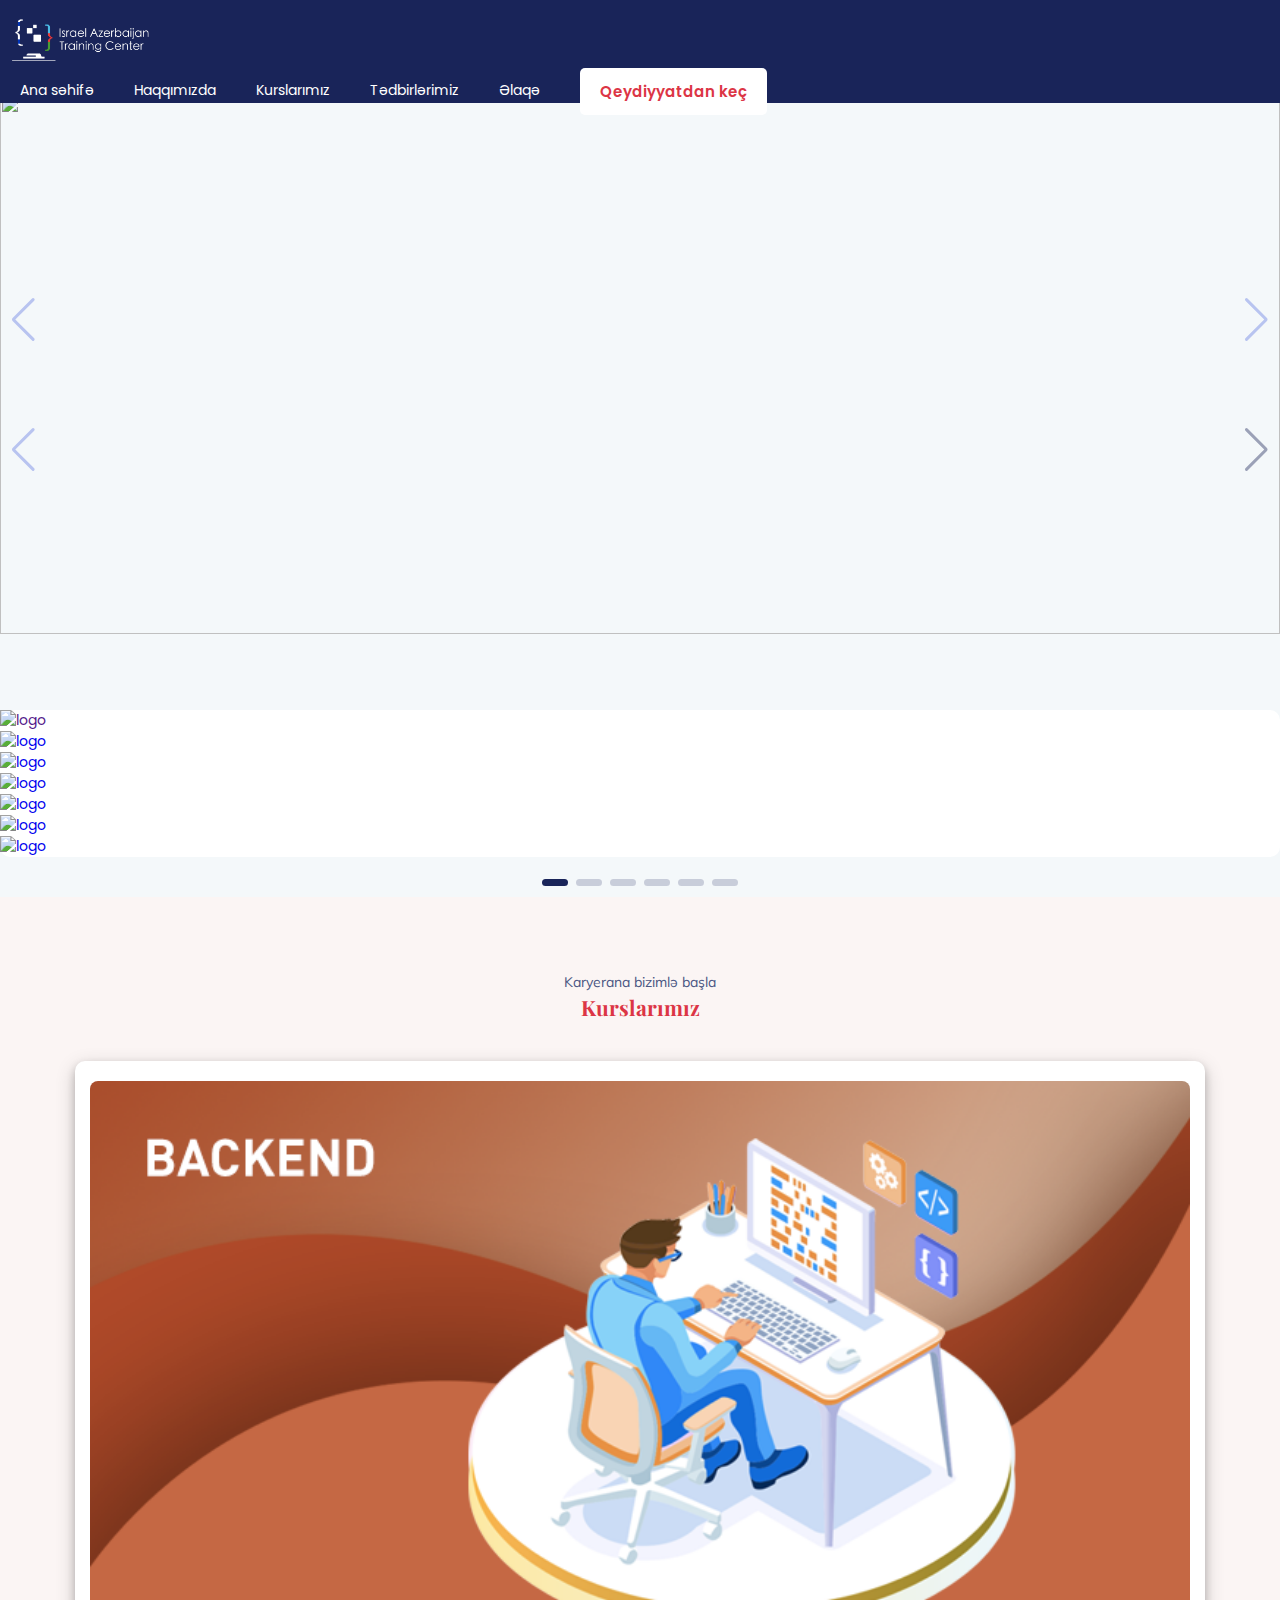
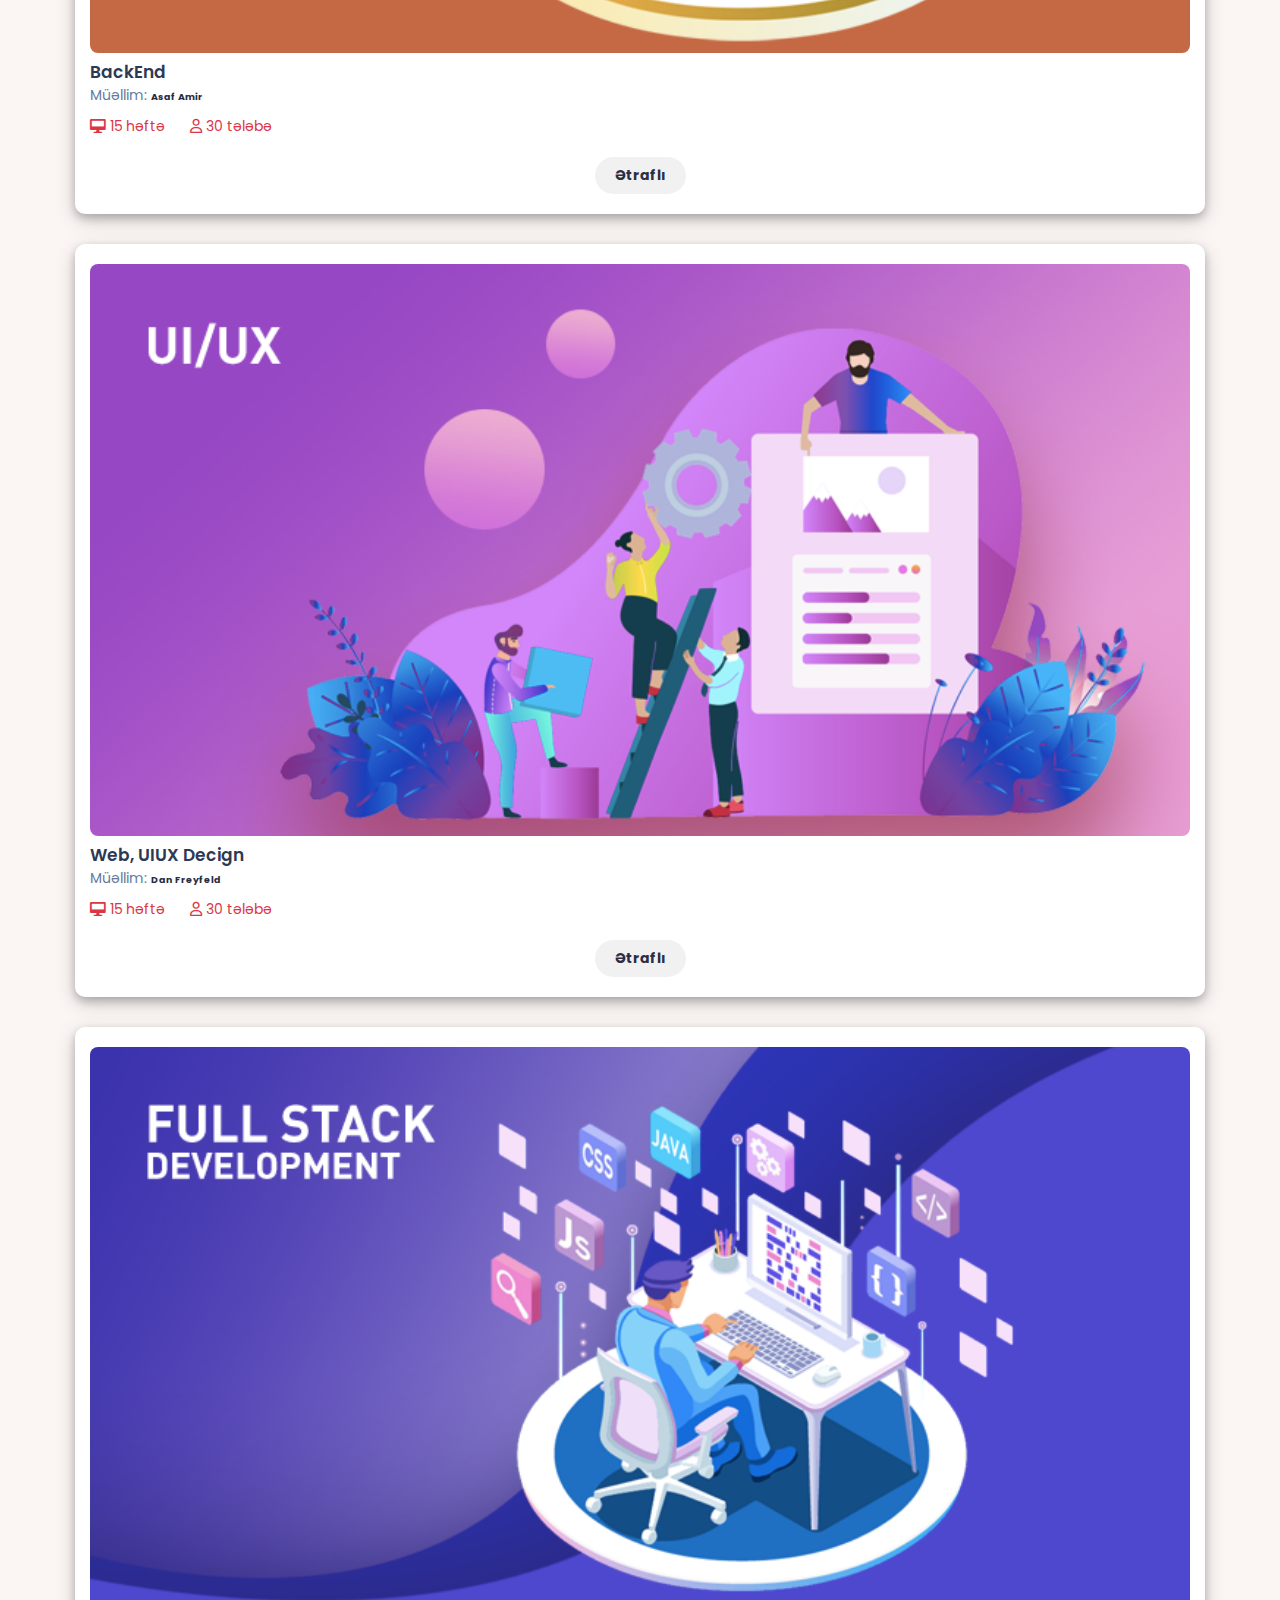
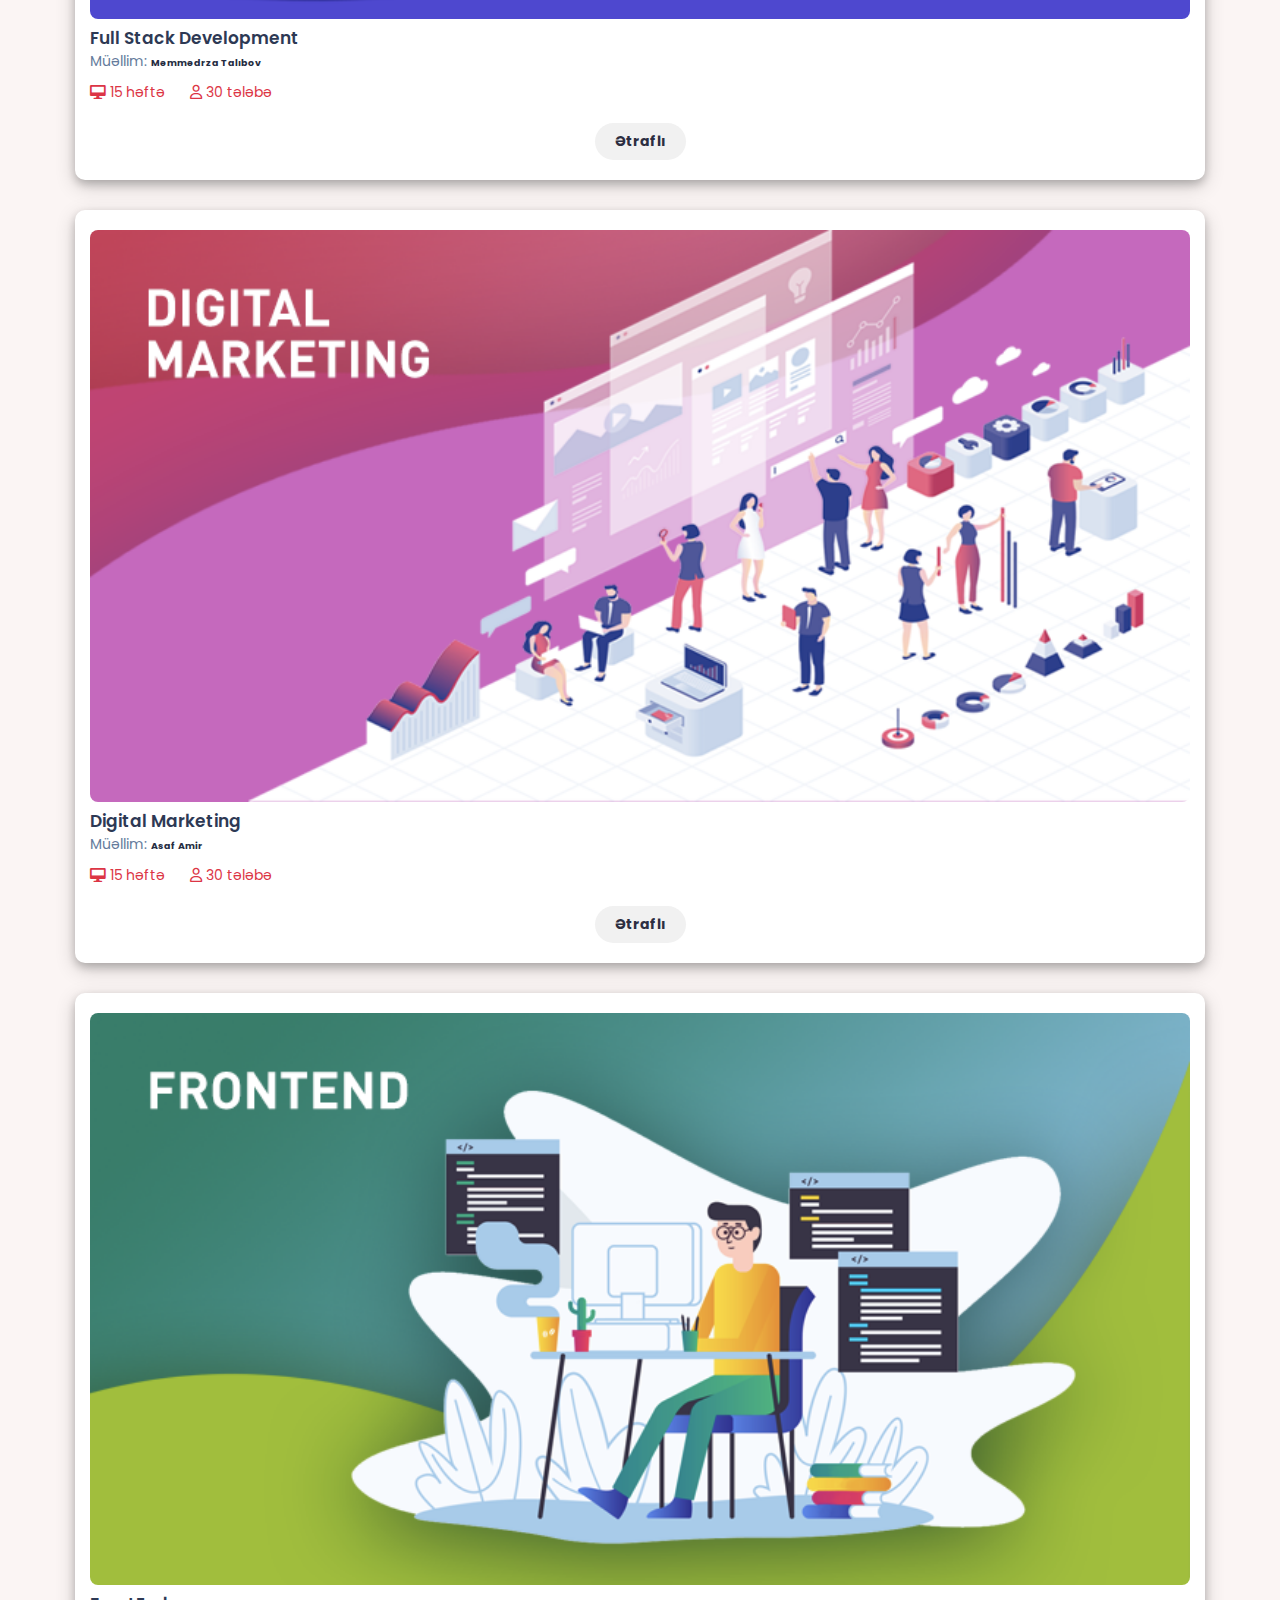
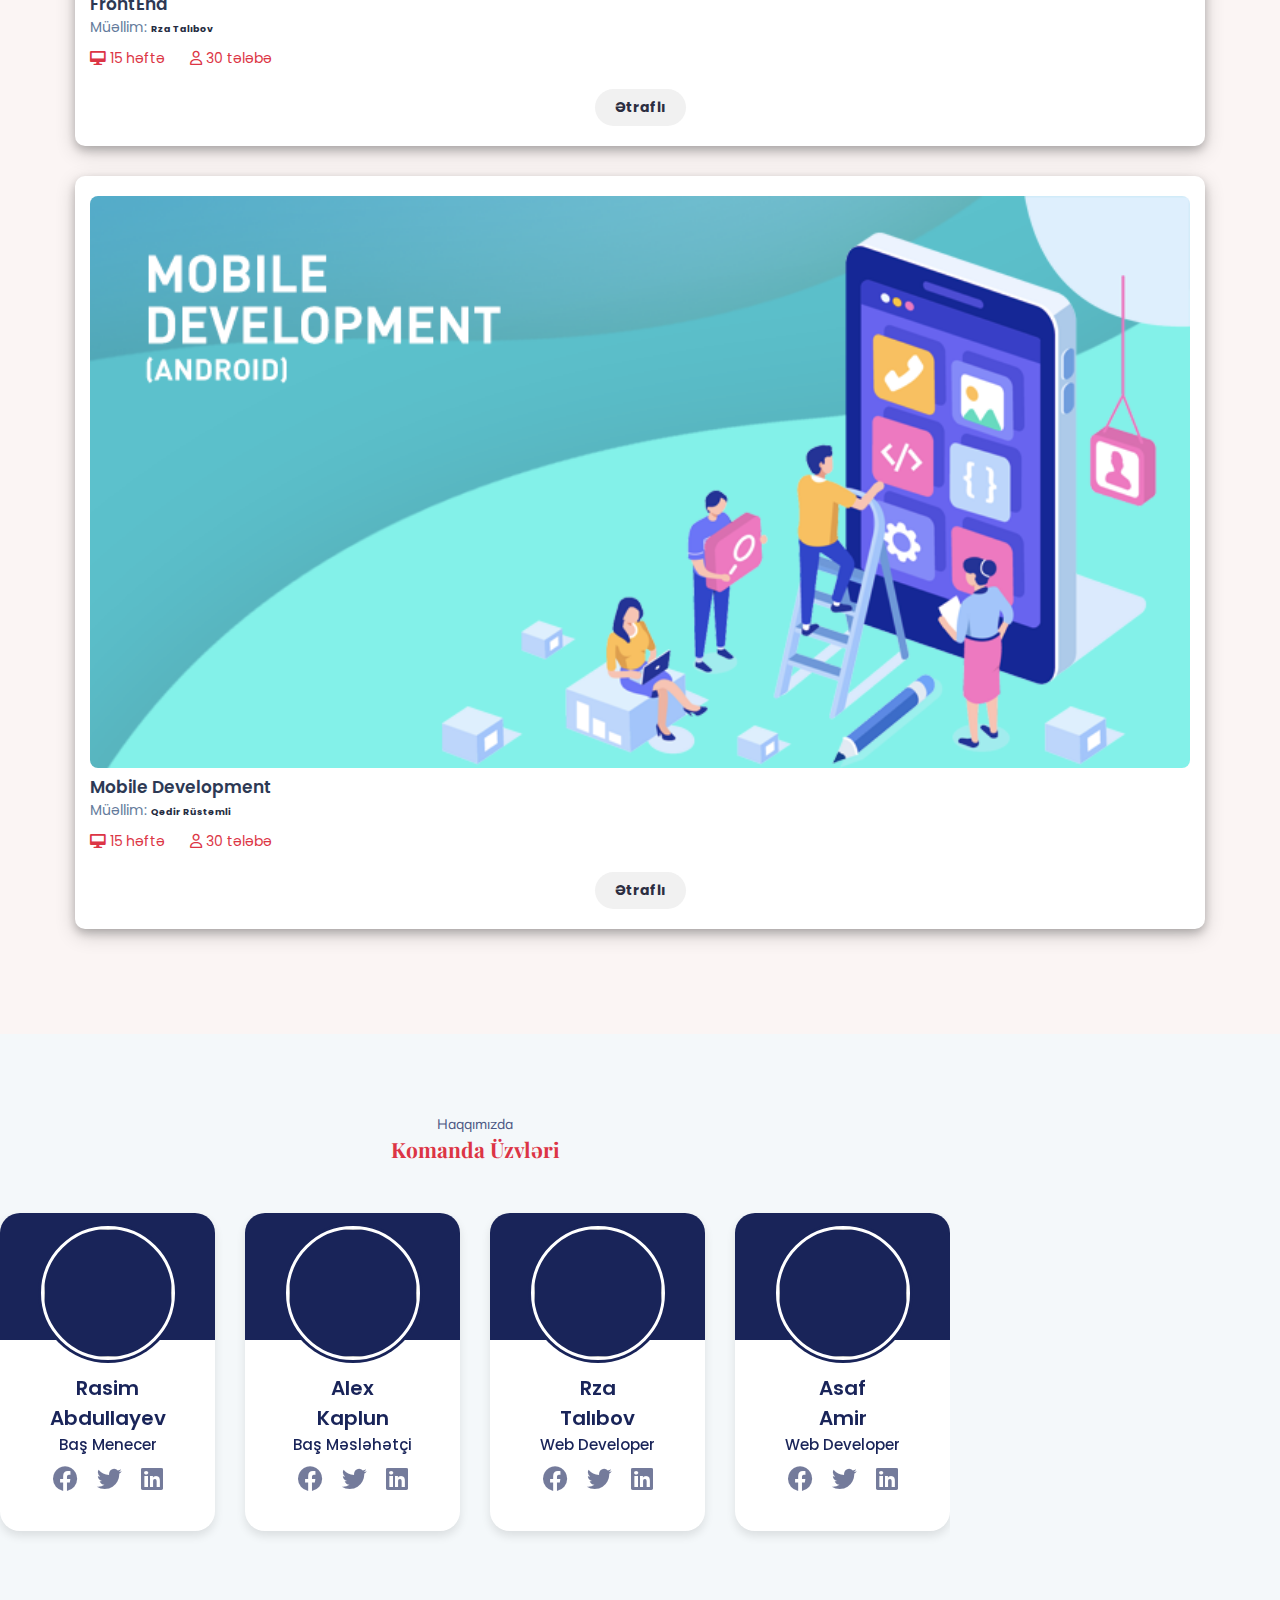
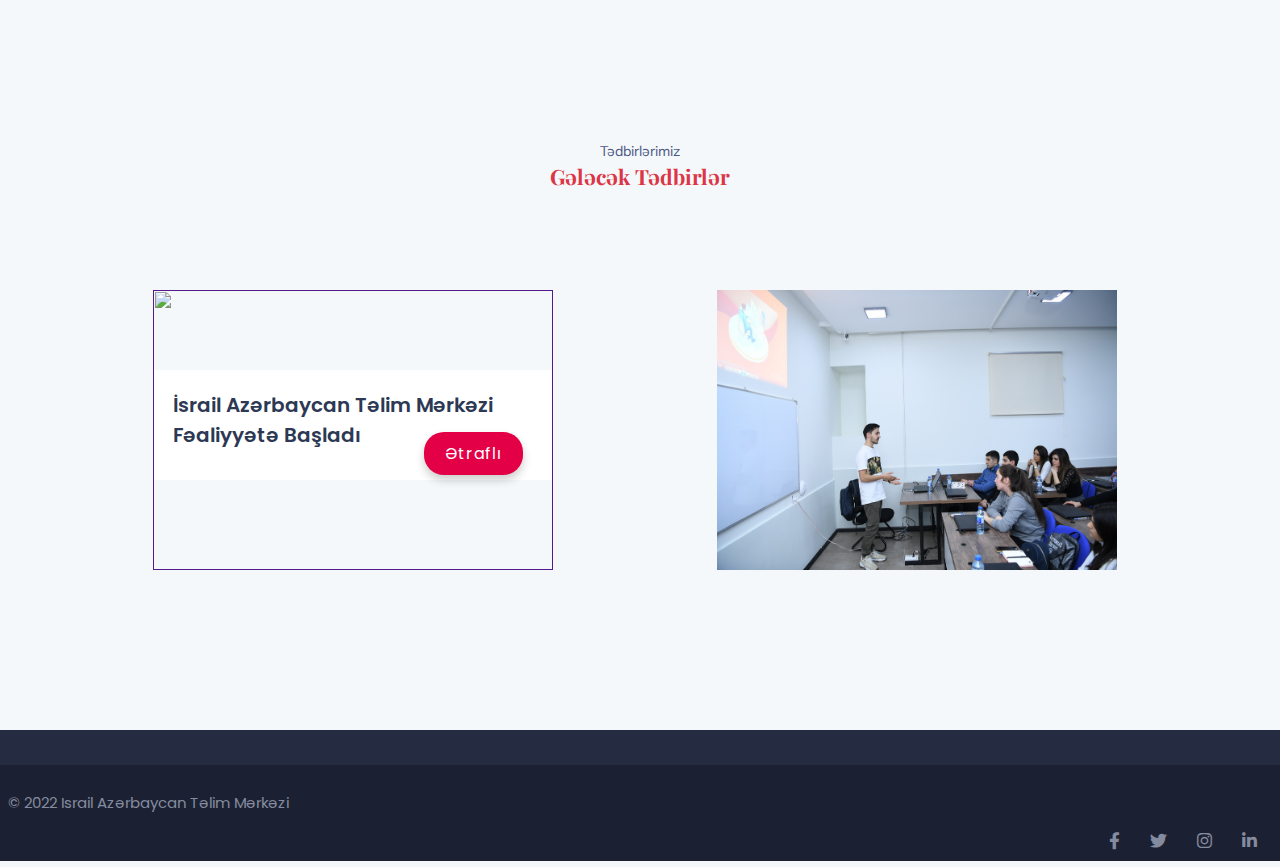
==== commit 530b5a98: "Add files via upload" ====
--- a/index.html
+++ b/index.html
@@ -21,10 +21,14 @@
     <!-- ===== Link Swiper's CSS ===== -->
     <link rel="stylesheet" href="https://unpkg.com/swiper/swiper-bundle.min.css" />
     <link rel="stylesheet" href="./assets/carusel.css">
+    <link rel="stylesheet" href="./assets/brandsSlider.css">
     <link rel="stylesheet" href="./assets/style.css">
     <script src="https://code.jquery.com/jquery-3.5.1.js"></script>
     <script src="index.js" defer></script>
     <link rel="stylesheet" href="./assets/scroll.css">
+    <link rel="stylesheet" href="./assets/mainSlider.css">
+    <script src="https://cdnjs.cloudflare.com/ajax/libs/slick-carousel/1.9.0/slick.min.js"></script>
+
     <script src="scroll.js"></script>
 
 </head>
@@ -49,9 +53,64 @@
         </div>
     </nav>
 
+    <!-- mainSlider -->
+    <div class="swiper mySwiper mainSwiper">
+        <div class="swiper-button-next"></div>
+        <div class="swiper-button-prev"></div>
+        <div class="swiper-wrapper content">
+            <div class="image">
+                <a href="#"><img src="https://i.postimg.cc/Qd3XvDR6/Top-tablets-for-2020.png" alt=""></a>
+            </div>
+
+            <div id="carouselSlider" class="swiper-slide ">
+                <div class="image">
+                    <a href="#"><img src="https://i.postimg.cc/50g80FtS/thumb-1920-1130251.jpg" alt=""></a>
+                </div>
+            </div>
+            <div class="swiper-slide">
+                <div class="image">
+                    <a href=""><img src="https://i.postimg.cc/Cx97TDZZ/thumb-1920-1120900.jpg" alt=""></a>
+                </div>
+
+            </div>
+            <div class="swiper-slide">
+                <div class="image">
+                    <a href=""><img src="https://i.postimg.cc/50g80FtS/thumb-1920-1130251.jpg" alt=""></a>
+                </div>
+
+            </div>
+        </div>
+    </div>
+
+    <!-- Brand slider -->
+    <div class="containerBrands">
+        <div class="container">
+        <section class="customer-logos slider">
+            <div class="slide"><a href=""><img
+                        src="https://www.iacci.org.il/wp-content/uploads/2013/09/logo.png" alt="logo"></a></div>
+            <div class="slide"><a href="http://www.asoiu.edu.az/az"><img
+                        src="https://i.postimg.cc/GtnkVhw3/ADNSU-logo9-1.png" alt="logo"></a></div>
+            <div class="slide"><a href="https://www.kapitalbank.az/"><img
+                        src="https://i.postimg.cc/sgMvPdqT/kapital-bank-1920x706.jpg" alt="logo"></a></div>
+            <div class="slide"><a href="https://www.pashabank.az/lang,az/"><img
+                        src="https://www.pashabank.az/templates/images/pashabank-logo-az.svg" alt="logo"></a></div>
+            <div class="slide"><a href="https://mincom.gov.az/az/view/structure/"><img
+                        src="https://mincom.gov.az/assets/images/mincom_logo_az.svg" alt="logo"></a></div>
+            <div class="slide"><a href="https://www.pasha-life.az/home?lang=az"><img
+                        src="https://i.postimg.cc/jqB9qzKC/lifeaz.png" alt="logo"></a></div>
+            <div class="slide"><a href="https://www.sosial.gov.az/"><img
+                        src="https://www.study.az/iatc/assets/user/assets/img/p3.svg" alt="logo"></a></div>
+        </section>
+    </div>
+    </div>
+
+
     <!-- Course Section -->
 
     <section id="course-section" class="course-container">
+
+
+
         <div class="container">
             <div class="row">
                 <div class="col-lg-12">
@@ -208,12 +267,13 @@
                     </div>
                 </div>
             </div>
-            <div class="row carusel-section">
+
+            <div class="row carusel-section carusel-sectionTeachers">
                 <div class="col-lg-12">
-                    <div class="swiper mySwiper container">
+                    <div class="swiper mySwiper container swiperTeachers">
                         <div class="swiper-wrapper content">
 
-                            <div class="swiper-slide card">
+                            <div class="swiper-slide card cardTeachers">
                                 <div class="card-content">
                                     <div class="image">
                                         <img src="https://i.postimg.cc/yNyTrsVZ/t7.jpg" alt="">
@@ -232,7 +292,7 @@
                                     </div>
                                 </div>
                             </div>
-                            <div id="carouselSlider" class="swiper-slide card">
+                            <div id="carouselSlider" class="swiper-slide card cardTeachers">
                                 <div class="card-content">
                                     <div class="image">
                                         <img src="https://i.postimg.cc/5NzLRbg2/t6.png" alt="">
@@ -249,7 +309,7 @@
                                     </div>
                                 </div>
                             </div>
-                            <div class="swiper-slide card">
+                            <div class="swiper-slide card cardTeachers">
                                 <div class="card-content">
                                     <div class="image">
                                         <img src="https://i.postimg.cc/C1fjDqvS/t4.jpg" alt="">
@@ -266,7 +326,7 @@
                                     </div>
                                 </div>
                             </div>
-                            <div class="swiper-slide card">
+                            <div class="swiper-slide card cardTeachers">
                                 <div class="card-content">
                                     <div class="image">
                                         <img src="https://i.postimg.cc/yYRbBJsq/t3.jpg" alt="">
@@ -283,7 +343,7 @@
                                     </div>
                                 </div>
                             </div>
-                            <div class="swiper-slide card">
+                            <div class="swiper-slide card cardTeachers">
                                 <div class="card-content">
                                     <div class="image">
                                         <img src="https://i.postimg.cc/BbHBWKDM/t2.jpg" alt="">
@@ -300,7 +360,7 @@
                                     </div>
                                 </div>
                             </div>
-                            <div class="swiper-slide card">
+                            <div class="swiper-slide card cardTeachers">
                                 <div class="card-content">
                                     <div class="image">
                                         <img src="https://i.postimg.cc/mgR8s8mM/t1.jpg" alt="">
@@ -319,59 +379,13 @@
                             </div>
                         </div>
                     </div>
+
                     <div class="swiper-button-next"></div>
                     <div class="swiper-button-prev"></div>
                     <div class="swiper-pagination"></div>
 
 
-                    <!-- Swiper JS -->
-                    <script src="https://unpkg.com/swiper/swiper-bundle.min.js"></script>
-
-
-                    <!-- Initialize Swiper -->
-                    <script>
-                        var swiper = new Swiper(".mySwiper", {
-                            slidesPerView: 1,
-                            spaceBetween: 30,
-                            slidesPerGroup: 1,
-                            loop: true,
-                            loopFillGroupWithBlank: true,
-                            pagination: {
-                                el: ".swiper-pagination",
-                                clickable: true,
-                            },
-                            navigation: {
-                                nextEl: ".swiper-button-next",
-                                prevEl: ".swiper-button-prev",
-                            },
-                            autoplay: {
-                                delay: 3000,
-                                disableOnInteraction: false,
-                            },
-                            breakpoints: {
-                                640: {
-                                    slidesPerView: 2,
-                                    spaceBetween: 20,
-                                },
-                                768: {
-                                    slidesPerView: 3,
-                                    spaceBetween: 30,
-                                },
-                                960: {
-                                    slidesPerView: 3,
-                                    spaceBetween: 30,
-                                },
-                                1024: {
-                                    slidesPerView: 4,
-                                    spaceBetween: 30,
-                                },
-                                1440: {
-                                    slidesPerView: 4,
-                                    spaceBetween: 30,
-                                }
-                            }
-                        });
-                    </script>
+
                 </div>
             </div>
         </div>
@@ -440,10 +454,11 @@
                 </div>
                 <div class="col-lg-6 col-md-12" id="footer-text">
                     <ul class="footer-links">
-                        <li><a href=""><i class="fab fa-facebook-f"></i></a></li>
+                        <li><a href="https://www.facebook.com/iatc.edu.az"><i class="fab fa-facebook-f"></i></a></li>
                         <li><a href=""><i class="fab fa-twitter"></i></a></li>
-                        <li><a href=""><i class="fab fa-instagram"></i></a></li>
-                        <li><a href=""><i class="fab fa-linkedin-in"></i></a></li>
+                        <li><a href="https://www.instagram.com/iatceduaz/"><i class="fab fa-instagram"></i></a></li>
+                        <li><a href="https://www.linkedin.com/company/iatc-edu/"><i class="fab fa-linkedin-in"></i></a>
+                        </li>
                     </ul>
                 </div>
             </div>
@@ -453,6 +468,134 @@
         </div>
     </footer>
 
+    <!-- Swiper JS -->
+    <script src="https://unpkg.com/swiper/swiper-bundle.min.js"></script>
+
+    <!-- Initialize Swiper -->
+    <script>
+        var swiper = new Swiper(".swiperTeachers", {
+            slidesPerView: 1,
+            spaceBetween: 30,
+            slidesPerGroup: 1,
+            loop: true,
+            loopFillGroupWithBlank: true,
+            pagination: {
+                el: ".swiper-pagination",
+                clickable: true,
+            },
+            navigation: {
+                nextEl: ".swiper-button-next",
+                prevEl: ".swiper-button-prev",
+            },
+            autoplay: {
+                delay: 3000,
+                disableOnInteraction: false,
+            },
+            breakpoints: {
+                640: {
+                    slidesPerView: 2,
+                    spaceBetween: 20,
+                },
+                768: {
+                    slidesPerView: 3,
+                    spaceBetween: 30,
+                },
+                960: {
+                    slidesPerView: 3,
+                    spaceBetween: 30,
+                },
+                1024: {
+                    slidesPerView: 4,
+                    spaceBetween: 30,
+                },
+                1440: {
+                    slidesPerView: 4,
+                    spaceBetween: 30,
+                }
+            }
+        });
+
+        // MainSlider
+        var swiper = new Swiper(".mainSwiper", {
+            slidesPerView: 1,
+            loop: true,
+            loopFillGroupWithBlank: true,
+            autoplay: {
+                delay: 3000,
+                disableOnInteraction: false,
+            },
+            navigation: {
+                nextEl: ".swiper-button-next",
+                prevEl: ".swiper-button-prev",
+            },
+            breakpoints: {
+                640: {
+                    slidesPerView: 1,
+                },
+                768: {
+                    slidesPerView: 1,
+                },
+                960: {
+                    slidesPerView: 1,
+                },
+                1024: {
+                    slidesPerView: 1,
+                },
+                1440: {
+                    slidesPerView: 1,
+                }
+            }
+        });
+
+        $(document).ready(function () {
+            $('.customer-logos').slick({
+                slidesToShow: 6,
+                slidesToScroll: 1,
+                autoplay: true,
+                autoplaySpeed: 1500,
+                arrows: false,
+                dots: false,
+                pauseOnHover: false,
+                responsive: [
+                    {
+                        breakpoint: 640,
+                        settings: {
+                            slidesToShow: 3,
+                            slidesToScroll: 1
+                        }
+                    },
+                    {
+                        breakpoint: 768,
+                        settings: {
+                            slidesToShow: 4,
+                            slidesToScroll: 1
+                        }
+                    },
+                    {
+                        breakpoint: 960,
+                        settings: {
+                            slidesToShow: 5,
+                            slidesToScroll: 1
+                        }
+                    },
+                    {
+                        breakpoint: 1024,
+                        settings: {
+                            slidesToShow: 6,
+                            slidesToScroll: 1
+                        }
+                    },
+                    {
+                        breakpoint: 1440,
+                        settings: {
+                            slidesToShow: 6,
+                            slidesToScroll: 1
+                        }
+                    }
+                ]
+            });
+        });
+    </script>
 </body>
 
 </html>--- a/assets/carusel.css
+++ b/assets/carusel.css
@@ -1,16 +1,14 @@
-.swiper {
+.swiperTeachers {
     width: 950px;
 }
-
-.card {
+.cardTeachers {
     position: relative;
     background: #fff;
     border-radius: 20px;
     margin: 50px 0;
     box-shadow: 0 5px 10px rgba(0, 0, 0, 0.1);
 }
-
-.card::before {
+.cardTeachers::before {
     content: "";
     position: absolute;
     height: 40%;
@@ -18,8 +16,7 @@
     background: #192459;
     border-radius: 20px 20px 0 0;
 }
-
-.card .card-content {
+.cardTeachers .card-content {
     display: flex;
     flex-direction: column;
     align-items: center;
@@ -27,32 +24,28 @@
     position: relative;
     z-index: 100;
 }
-
-section .card .image {
+section .cardTeachers .image {
     height: 140px;
     width: 140px;
     border-radius: 50%;
     padding: 3px;
     background: #192459;
 }
-
-section .card .image img {
+section .cardTeachers .image img {
     height: 100%;
     width: 100%;
     object-fit: cover;
     border-radius: 50%;
     border: 3px solid #fff;
 }
-
-.card .media-icons {
+.cardTeachers .media-icons {
     width: 110px;
     bottom: 15px;
     display: flex;
     justify-content: space-between;
     align-items: center;
 }
-
-.card .media-icons i {
+.cardTeachers .media-icons i {
     font-size: 25px;
     color: #192459;
     opacity: 0.6;
@@ -60,49 +53,41 @@
     transition: all 0.3s ease;
     cursor: pointer;
 }
-
-.card .media-icons i:hover {
+.cardTeachers .media-icons i:hover {
     opacity: 1;
 }
-
-.card .name-profession {
+.cardTeachers .name-profession {
     display: flex;
     flex-direction: column;
     align-items: center;
     margin-top: 10px;
     color: #192459;
 }
-
 .name-profession .name, .surName {
     font-size: 20px;
     font-weight: 600;
 }
-
 .name-profession .profession {
     font-size: 15px;
     font-weight: 500;
 }
-
-.card .rating {
+.cardTeachers .rating {
     display: flex;
     align-items: center;
     margin-top: 18px;
 }
-
-.card .rating i {
+.cardTeachers .rating i {
     font-size: 18px;
     margin: 0 2px;
     color: #192459;
 }
-
-.card .button {
+.cardTeachers .button {
     width: 100%;
     display: flex;
     justify-content: space-around;
     margin-top: 20px;
 }
-
-.card .button button {
+.cardTeachers .button button {
     background: #192459;
     outline: none;
     border: none;
@@ -113,67 +98,24 @@
     transition: all 0.3s ease;
     cursor: pointer;
 }
-
-.button button:hover {
+.carusel-sectionTeachers .button button:hover {
     background: #192459;
 }
-
-.swiper-pagination {
+.carusel-sectionTeachers .swiper-pagination {
     position: absolute;
 }
-
-.swiper-pagination-bullet {
+.carusel-sectionTeachers .swiper-pagination-bullet {
     height: 7px;
     width: 26px;
     border-radius: 25px;
     background: #192459;
 }
-
-.swiper-button-next, .swiper-button-prev {
+.carusel-sectionTeachers .swiper-button-next, .swiper-button-prev {
     opacity: 0.7;
     color: #757c9b;
     transition: all 0.3s ease;
 }
-
-.swiper-button-next:hover, .swiper-button-prev:hover {
+.carusel-sectionTeachers .swiper-button-next:hover, .swiper-button-prev:hover {
     opacity: 1;
     color: #192459;
 }
-
-@media screen and (max-width: 1440px) {
-    .swiper {
-        width: 960px;
-    }
-}
-
-@media screen and (max-width: 1024px) {
-    .swiper {
-        width: 800px;
-    }
-
-    .card .media-icons i {
-        font-size: 23px;
-    }
-}
-
-@media screen and (max-width: 960px) {
-    .swiper {
-        width: 750px;
-    }
-}
-
-@media screen and (max-width: 768px) {
-    .swiper {
-        width: 520px;
-    }
-
-    .card .media-icons i {
-        font-size: 20px;
-    }
-}
-
-@media screen and (max-width: 640px) {
-    .swiper {
-        width: 280px;
-    }
-}--- a/assets/brandsSlider.css
+++ b/assets/brandsSlider.css
@@ -0,0 +1,73 @@
+/* .containerBrands{
+position: relative;
+  padding-top: 70px;
+  padding-bottom: 30px;
+}
+.containerBrands .container{
+    position: absolute;
+    bottom: 30px;
+    z-index: 500;
+    background-color: #fff;
+    left: 190px;
+} */
+
+.containerBrands{
+      padding-top: 70px;
+      padding-bottom: 40px;
+}
+
+.containerBrands .container{
+        z-index: 500;
+        background-color: #fff;
+        padding-bottom: -90px;
+        border-radius: 10px;
+       
+}
+.customer-logos h2{
+    text-align: center;
+    padding: 20px;
+}
+.customer-logos{
+    border-radius: 10px;
+}
+ .slick-slide{
+    margin: 0 20px;
+}
+ .slick-slide img{
+    width: 100%;
+}
+ .slick-slider{
+    position: relative;
+    display: block;
+    box-sizing: border-box;
+}
+ .slick-list{
+    position: relative;
+    display: block;
+    overflow: hidden;
+    margin: 0;
+    padding: 0;
+}
+ .slick-track{
+    position: relative;
+    top: 0;
+    left: 0;
+    display: flex;
+    justify-content: center;
+    align-items: center;
+}
+ .slick-slide{
+    display: none;
+    float: left;
+    height: 100%;
+    min-height: 1px;
+}
+ .slick-slide img{
+    display: block;
+}
+ .slick-initialized .slick-slide{
+    display: block;
+}
+ .copy{
+    padding-top: 250px;
+}--- a/assets/style.css
+++ b/assets/style.css
@@ -14,7 +14,7 @@
 }
 
 a {
-    text-decoration: none;
+    text-decoration: none !important;
 }
 
 img {
@@ -118,7 +118,7 @@
 
 .footer-links i:hover {
     color: #fff;
-    transition: all 0.5s ease;
+    transition: all 0.3s ease;
 }
 
 .footer-links a {
@@ -250,7 +250,7 @@
         align-items: center;
         background-color: #192459;
         margin-top: -900px;
-        transition: all 0.5s ease;
+        transition: all 0.3s ease;
         padding-top: 15px;
     }
 
@@ -537,6 +537,10 @@
     margin-right: 10px;
 }
 
+.contact a{
+   color:  #647B9C;
+}
+
 
 /****************************** ABOUT PAGE *****************************/
 
--- a/assets/scroll.css
+++ b/assets/scroll.css
@@ -5,7 +5,7 @@
 #progress{
     background-color: #DC3545 !important;
     position: fixed;
-    bottom: 20px;
+    bottom: 45px;
     right: 10px;
     height: 70px;
     width: 70px;
@@ -15,6 +15,7 @@
     border-radius: 50%;
     box-shadow: 0 0 10px rgba(0, 0, 0, 0.2);
     cursor: pointer;
+    z-index: 1;
 }
 #progressValue{
     display: block;
@@ -27,4 +28,5 @@
     align-items: center;
     font-size: 35px;
     color: #001a2e;
+    
 }--- a/assets/mainSlider.css
+++ b/assets/mainSlider.css
@@ -0,0 +1,27 @@
+.mainSwiper {
+  overflow: hidden;
+}
+.mainSwiper .wrapper {
+  display: flex;
+}
+.mainSwiper .swiper-slide img {
+  margin-top: 80px;
+  width: 100%;
+  height: 60vmin;
+}
+.mainSwiper .swiper-button-next,
+.swiper-button-prev {
+  opacity: 0.3;
+  color: #2f4cda;
+  transition: all 0.3s ease;
+}
+.mainSwiper .swiper-button-next:hover,
+.swiper-button-prev:hover {
+  opacity: 1;
+  color: #2f4cda;
+}
+@media only screen and (min-width: 1200px) {
+  .mainSwiper .swiper-slide img {
+    margin-top: 93.63px;
+  }
+}
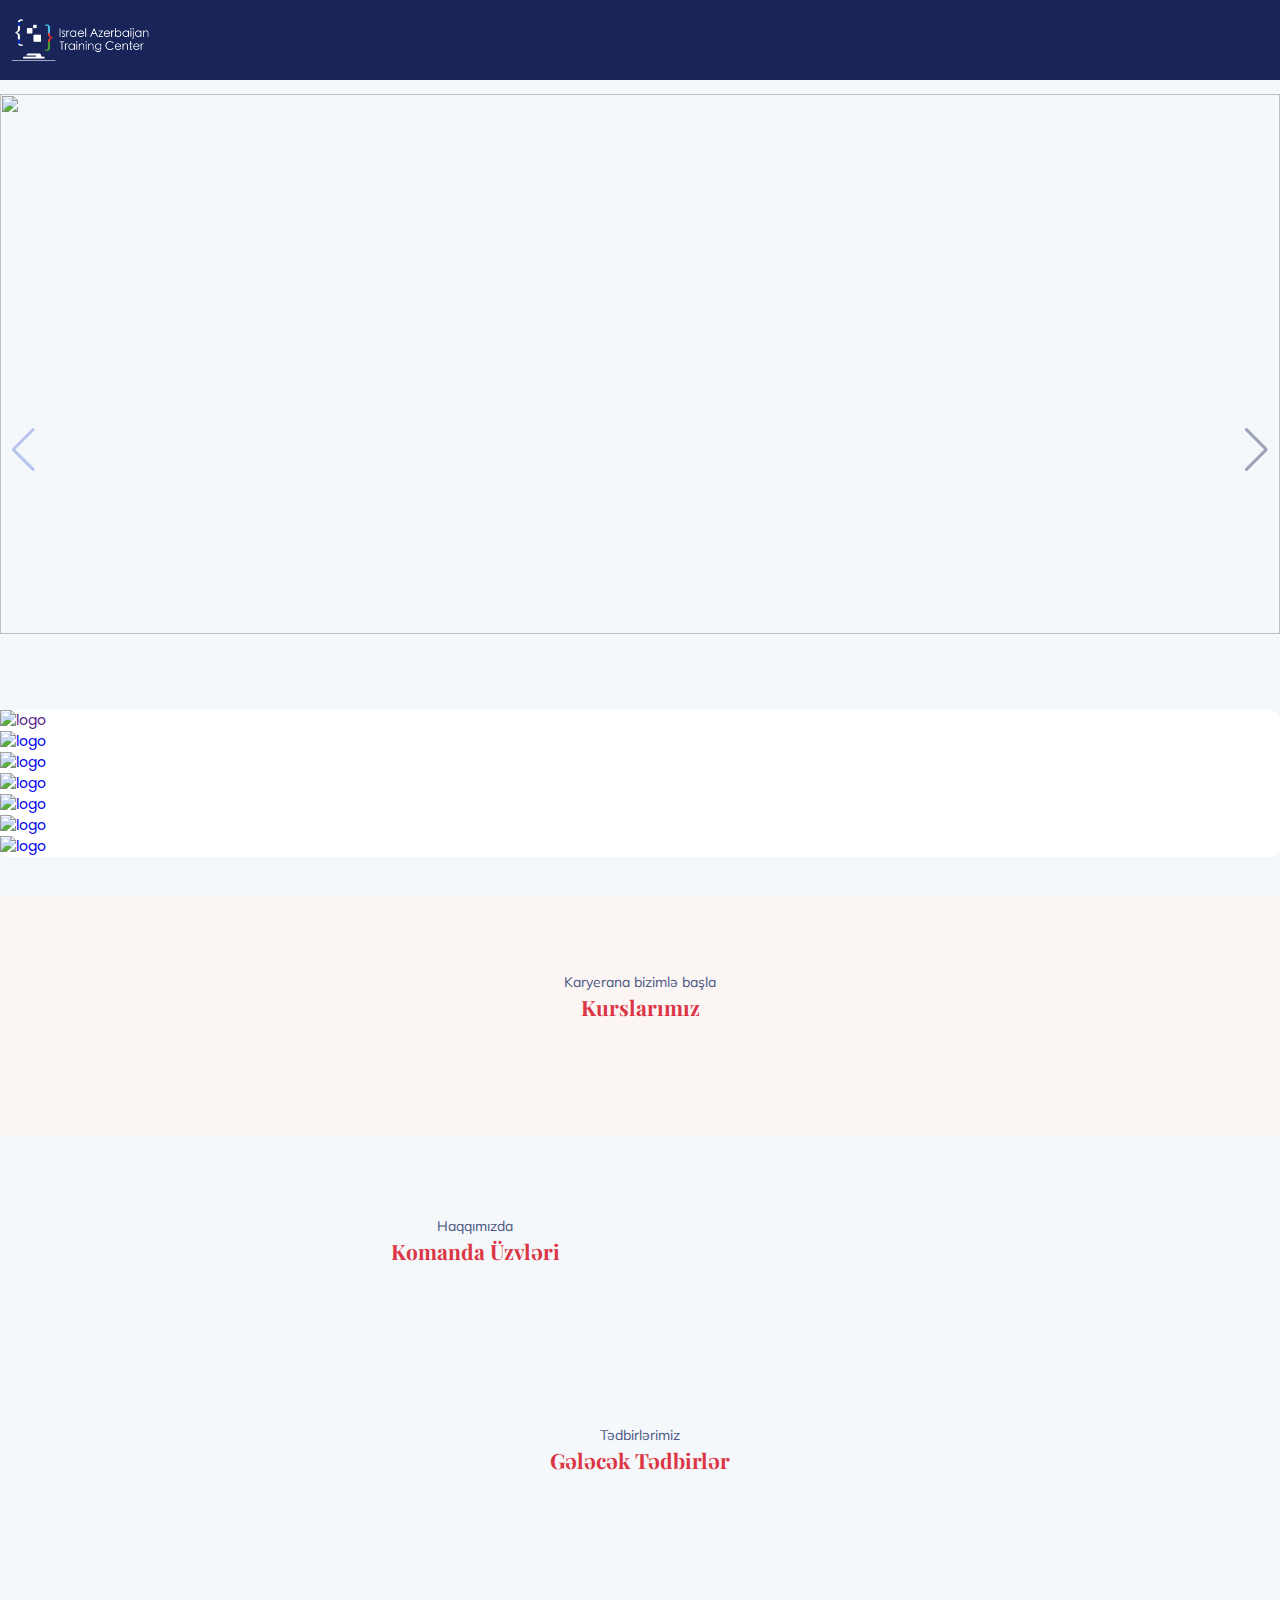
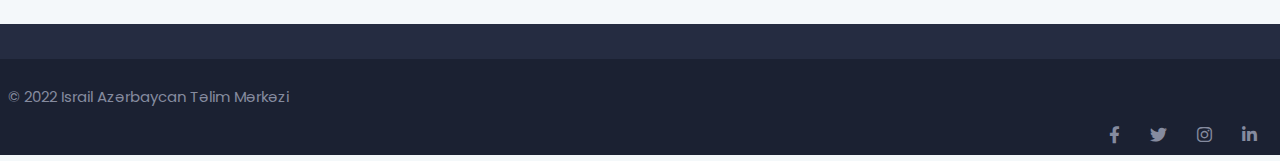
==== commit adcbad44: "Add files via upload" ====
--- a/index.html
+++ b/index.html
@@ -40,12 +40,6 @@
         <div class="container">
             <a href=""><img src="./assets/img/logo_main.png" alt="IACT_logo" class="logo"> </a>
             <ul class="nav-links">
-                <li><a href="index.html">Ana səhifə</a></li>
-                <li><a href="about.html">Haqqımızda</a></li>
-                <li><a href="#course-section">Kurslarımız</a></li>
-                <li><a href="#event-section">Tədbirlərimiz</a></li>
-                <li><a href="contact.html">Əlaqə</a></li>
-                <li class="login-btn"><a href="/index.html#course-section">Qeydiyyatdan keç</a></li>
             </ul>
             <div class="menu-btn">
                 <i class="fas fa-bars"></i>
@@ -55,8 +49,8 @@
 
     <!-- mainSlider -->
     <div class="swiper mySwiper mainSwiper">
-        <div class="swiper-button-next"></div>
-        <div class="swiper-button-prev"></div>
+        <!-- <div class="swiper-button-next"></div>
+        <div class="swiper-button-prev"></div> -->
         <div class="swiper-wrapper content">
             <div class="image">
                 <a href="#"><img src="https://i.postimg.cc/Qd3XvDR6/Top-tablets-for-2020.png" alt=""></a>
@@ -104,7 +98,6 @@
     </div>
     </div>
 
-
     <!-- Course Section -->
 
     <section id="course-section" class="course-container">
@@ -121,134 +114,12 @@
                 </div>
             </div>
             <div class="courses">
-                <div class="row">
-                    <div class="col-xl-6 col-lg-12 col-md-12 col-sm-12 course-item">
-                        <div class="row-1">
-                            <div class="row">
-                                <div class="col-lg-6 col-md-6">
-                                    <a href="#" class="course-img"><img src="./assets/img/8.png" alt=""></a>
-                                </div>
-                                <div class="col-lg-6 col-md-6 course-text">
-                                    <h5>BackEnd</h5>
-                                    <span>Müəllim:</span>
-                                    <h6>Asaf Amir</h6>
-                                    <ul>
-                                        <li><i class="fas fa-desktop"></i>15 həftə</li>
-                                        <li><i class="far fa-user"></i>30 tələbə</li>
-                                    </ul>
-                                    <div class="course-btn"> <a href="course1.html">Ətraflı</a></div>
-                                </div>
-                            </div>
-                        </div>
-                    </div>
-                    <div class="col-xl-6 col-lg-12 col-md-12 col-sm-12 course-item">
-                        <div class="row-1">
-                            <div class="row">
-                                <div class="col-lg-6 col-md-6">
-                                    <a href="#" class="course-img"><img src="./assets/img/41.png" alt=""></a>
-                                </div>
-                                <div class="col-lg-6 col-md-6 course-text">
-                                    <h5>Web, UIUX Decign</h5>
-                                    <span>Müəllim:</span>
-                                    <h6>Dan Freyfeld</h6>
-                                    <ul>
-                                        <li><i class="fas fa-desktop"></i>15 həftə</li>
-                                        <li><i class="far fa-user"></i>30 tələbə</li>
-                                    </ul>
-                                    <div class="course-btn"> <a href="course1.html">Ətraflı</a></div>
-                                </div>
-                            </div>
-                        </div>
-                    </div>
-
-                </div>
-
-                <div class="row">
-                    <div class="col-xl-6 col-lg-12 col-md-12 col-sm-12 course-item">
-                        <div class="row-1">
-                            <div class="row">
-                                <div class="col-lg-6 col-md-6">
-                                    <a href="#" class="course-img"><img src="./assets/img/k1.png" alt=""></a>
-                                </div>
-                                <div class="col-lg-6 col-md-6 course-text">
-                                    <h5>Full Stack Development</h5>
-                                    <span>Müəllim:</span>
-                                    <h6>Məmmədrza Talıbov</h6>
-                                    <ul>
-                                        <li><i class="fas fa-desktop"></i>15 həftə</li>
-                                        <li><i class="far fa-user"></i>30 tələbə</li>
-                                    </ul>
-                                    <div class="course-btn"> <a href="course1.html">Ətraflı</a></div>
-                                </div>
-                            </div>
-                        </div>
-                    </div>
-
-
-                    <div class="col-xl-6 col-lg-12 col-md-12 col-sm-12 course-item">
-                        <div class="row-1">
-                            <div class="row">
-                                <div class="col-lg-6 col-md-6">
-                                    <a href="#" class="course-img"><img src="./assets/img/k2.png" alt=""></a>
-                                </div>
-                                <div class="col-lg-6 col-md-6 course-text">
-                                    <h5>Digital Marketing</h5>
-                                    <span>Müəllim:</span>
-                                    <h6>Asaf Amir</h6>
-                                    <ul>
-                                        <li><i class="fas fa-desktop"></i>15 həftə</li>
-                                        <li><i class="far fa-user"></i>30 tələbə</li>
-                                    </ul>
-                                    <div class="course-btn"> <a href="course1.html">Ətraflı</a></div>
-                                </div>
-                            </div>
-                        </div>
-                    </div>
-                </div>
-
-
-                <div class="row">
-                    <div class="col-xl-6 col-lg-12 col-md-12 col-sm-12 course-item">
-                        <div class="row-1">
-                            <div class="row">
-                                <div class="col-lg-6 col-md-6">
-                                    <a href="#" class="course-img"><img src="./assets/img/k4.png" alt=""></a>
-                                </div>
-                                <div class="col-lg-6 col-md-6 course-text">
-                                    <h5>FrontEnd</h5>
-                                    <span>Müəllim:</span>
-                                    <h6>Rza Talıbov</h6>
-                                    <ul>
-                                        <li><i class="fas fa-desktop"></i>15 həftə</li>
-                                        <li><i class="far fa-user"></i>30 tələbə</li>
-                                    </ul>
-                                    <div class="course-btn"> <a href="course1.html">Ətraflı</a></div>
-                                </div>
-                            </div>
-                        </div>
-                    </div>
-
-
-                    <div class="col-xl-6 col-lg-12 col-md-12 col-sm-12  course-item">
-                        <div class="row-1">
-                            <div class="row">
-                                <div class="col-lg-6 col-md-6">
-                                    <a href="#" class="course-img"><img src="./assets/img/k5.png" alt=""></a>
-                                </div>
-                                <div class="col-lg-6 col-md-6 course-text">
-                                    <h5>Mobile Development</h5>
-                                    <span>Müəllim:</span>
-                                    <h6>Qədir Rüstəmli</h6>
-                                    <ul>
-                                        <li><i class="fas fa-desktop"></i>15 həftə</li>
-                                        <li><i class="far fa-user"></i>30 tələbə</li>
-                                    </ul>
-                                    <div class="course-btn"> <a href="course1.html">Ətraflı</a></div>
-                                </div>
-                            </div>
-                        </div>
-                    </div>
-                </div>
+                <div id="course" class="row">
+                    
+
+                </div>
+
+               
             </div>
         </div>
         </div>
@@ -271,112 +142,9 @@
             <div class="row carusel-section carusel-sectionTeachers">
                 <div class="col-lg-12">
                     <div class="swiper mySwiper container swiperTeachers">
-                        <div class="swiper-wrapper content">
-
-                            <div class="swiper-slide card cardTeachers">
-                                <div class="card-content">
-                                    <div class="image">
-                                        <img src="https://i.postimg.cc/yNyTrsVZ/t7.jpg" alt="">
-                                    </div>
-
-                                    <div class="name-profession">
-                                        <span class="name">Rasim</span>
-                                        <span class="surName">Abdullayev</span>
-                                        <span class="profession">Baş Menecer</span>
-                                    </div>
-
-                                    <div class="media-icons">
-                                        <i class="fab fa-facebook"></i>
-                                        <i class="fab fa-twitter"></i>
-                                        <i class="fab fa-linkedin"></i>
-                                    </div>
-                                </div>
-                            </div>
-                            <div id="carouselSlider" class="swiper-slide card cardTeachers">
-                                <div class="card-content">
-                                    <div class="image">
-                                        <img src="https://i.postimg.cc/5NzLRbg2/t6.png" alt="">
-                                    </div>
-                                    <div class="name-profession">
-                                        <span class="name">Alex</span>
-                                        <span class="surName">Kaplun</span>
-                                        <span class="profession">Baş Məsləhətçi</span>
-                                    </div>
-                                    <div class="media-icons">
-                                        <i class="fab fa-facebook"></i>
-                                        <i class="fab fa-twitter"></i>
-                                        <i class="fab fa-linkedin"></i>
-                                    </div>
-                                </div>
-                            </div>
-                            <div class="swiper-slide card cardTeachers">
-                                <div class="card-content">
-                                    <div class="image">
-                                        <img src="https://i.postimg.cc/C1fjDqvS/t4.jpg" alt="">
-                                    </div>
-                                    <div class="name-profession">
-                                        <span class="name">Rza</span>
-                                        <span class="surName">Talıbov</span>
-                                        <span class="profession">Web Developer</span>
-                                    </div>
-                                    <div class="media-icons">
-                                        <i class="fab fa-facebook"></i>
-                                        <i class="fab fa-twitter"></i>
-                                        <i class="fab fa-linkedin"></i>
-                                    </div>
-                                </div>
-                            </div>
-                            <div class="swiper-slide card cardTeachers">
-                                <div class="card-content">
-                                    <div class="image">
-                                        <img src="https://i.postimg.cc/yYRbBJsq/t3.jpg" alt="">
-                                    </div>
-                                    <div class="name-profession">
-                                        <span class="name">Asaf</span>
-                                        <span class="surName">Amir</span>
-                                        <span class="profession">Web Developer</span>
-                                    </div>
-                                    <div class="media-icons">
-                                        <i class="fab fa-facebook"></i>
-                                        <i class="fab fa-twitter"></i>
-                                        <i class="fab fa-linkedin"></i>
-                                    </div>
-                                </div>
-                            </div>
-                            <div class="swiper-slide card cardTeachers">
-                                <div class="card-content">
-                                    <div class="image">
-                                        <img src="https://i.postimg.cc/BbHBWKDM/t2.jpg" alt="">
-                                    </div>
-                                    <div class="name-profession">
-                                        <span class="name">Dan</span>
-                                        <span class="surName">Freyfeld</span>
-                                        <span class="profession">UI/UX Design</span>
-                                    </div>
-                                    <div class="media-icons">
-                                        <i class="fab fa-facebook"></i>
-                                        <i class="fab fa-twitter"></i>
-                                        <i class="fab fa-linkedin"></i>
-                                    </div>
-                                </div>
-                            </div>
-                            <div class="swiper-slide card cardTeachers">
-                                <div class="card-content">
-                                    <div class="image">
-                                        <img src="https://i.postimg.cc/mgR8s8mM/t1.jpg" alt="">
-                                    </div>
-                                    <div class="name-profession">
-                                        <span class="name">Qədir</span>
-                                        <span class="surName">Rüstəmli</span>
-                                        <span class="profession">Software Developer</span>
-                                    </div>
-                                    <div class="media-icons">
-                                        <i class="fab fa-facebook"></i>
-                                        <i class="fab fa-twitter"></i>
-                                        <i class="fab fa-linkedin"></i>
-                                    </div>
-                                </div>
-                            </div>
+                        <div id="content" class="swiper-wrapper content">
+
+                            
                         </div>
                     </div>
 
@@ -395,7 +163,7 @@
     <!-- Event Section -->
 
     <section id="event-section">
-        <div class="container">
+        <div id="event-container" class="container">
             <div class="row">
                 <div class="col-lg-12">
                     <div class="main-item">
@@ -405,41 +173,7 @@
                 </div>
             </div>
             <div class="event-cards">
-                <div class="event-card">
-                    <div class="face face1" style="height:280px; width: 400px">
-                        <div class="content">
-                            <div class="icon">
-                                <a href=""> <img src="https://www.study.az/iatc/assets/user/assets/img/11111.png"
-                                        alt=""></a>
-                            </div>
-                        </div>
-                    </div>
-                    <div class="face face2" style="height:110px; width: 400px">
-                        <div class="content">
-                            <h3>
-                                İsrail Azərbaycan Təlim Mərkəzi Fəaliyyətə Başladı
-                            </h3>
-                            <a href="event1.html" class="event-btn">Ətraflı</a>
-                        </div>
-                    </div>
-                </div>
-                <div class="event-card">
-                    <div class="face face1" style="height:280px; width: 400px">
-                        <div class="content">
-                            <div class="icon">
-                                <a href=""> <img src="./assets/img/ff5f7da7749bd713957f0c23b505a55c.jpeg" alt=""></a>
-                            </div>
-                        </div>
-                    </div>
-                    <div class="face face2" style="height:110px; width: 400px">
-                        <div class="content">
-                            <h3>
-                                İsrail – Azərbaycan Təlim Mərkəzində Veb Proqramlaşdırma Kurslarına Start Verilib
-                            </h3>
-                            <a href="event1.html" class="event-btn">Ətraflı</a>
-                        </div>
-                    </div>
-                </div>
+               
             </div>
         </div>
     </section>
@@ -596,6 +330,11 @@
             });
         });
     </script>
+
+    <script type="module" src="./js/page.js"></script>
+    <script type="module" src="./js/course.js"></script>
+    <script type="module" src="./js/event.js"></script>
+    <script type="module" src="./js/member.js"></script>
 </body>
 
 </html>--- a/assets/brandsSlider.css
+++ b/assets/brandsSlider.css
@@ -10,64 +10,61 @@
     background-color: #fff;
     left: 190px;
 } */
-
 .containerBrands{
-      padding-top: 70px;
-      padding-bottom: 40px;
+    padding-top: 70px;
+    padding-bottom: 40px;
 }
-
 .containerBrands .container{
-        z-index: 500;
-        background-color: #fff;
-        padding-bottom: -90px;
-        border-radius: 10px;
-       
+      z-index: 500;
+      background-color: #fff;
+      padding-bottom: -90px;
+      border-radius: 10px;
 }
 .customer-logos h2{
-    text-align: center;
-    padding: 20px;
+  text-align: center;
+  padding: 20px;
 }
 .customer-logos{
-    border-radius: 10px;
+  border-radius: 10px;
 }
- .slick-slide{
-    margin: 0 20px;
+.slick-slide{
+  margin: 0 20px;
 }
- .slick-slide img{
-    width: 100%;
+.slick-slide img{
+  width: 100%;
 }
- .slick-slider{
-    position: relative;
-    display: block;
-    box-sizing: border-box;
+.slick-slider{
+  position: relative;
+  display: block;
+  box-sizing: border-box;
 }
- .slick-list{
-    position: relative;
-    display: block;
-    overflow: hidden;
-    margin: 0;
-    padding: 0;
+.slick-list{
+  position: relative;
+  display: block;
+  overflow: hidden;
+  margin: 0;
+  padding: 0;
 }
- .slick-track{
-    position: relative;
-    top: 0;
-    left: 0;
-    display: flex;
-    justify-content: center;
-    align-items: center;
+.slick-track{
+  position: relative;
+  top: 0;
+  left: 0;
+  display: flex;
+  justify-content: center;
+  align-items: center;
 }
- .slick-slide{
-    display: none;
-    float: left;
-    height: 100%;
-    min-height: 1px;
+.slick-slide{
+  display: none;
+  float: left;
+  height: 100%;
+  min-height: 1px;
 }
- .slick-slide img{
-    display: block;
+.slick-slide img{
+  display: block;
 }
- .slick-initialized .slick-slide{
-    display: block;
+.slick-initialized .slick-slide{
+  display: block;
 }
- .copy{
-    padding-top: 250px;
+.copy{
+  padding-top: 250px;
 }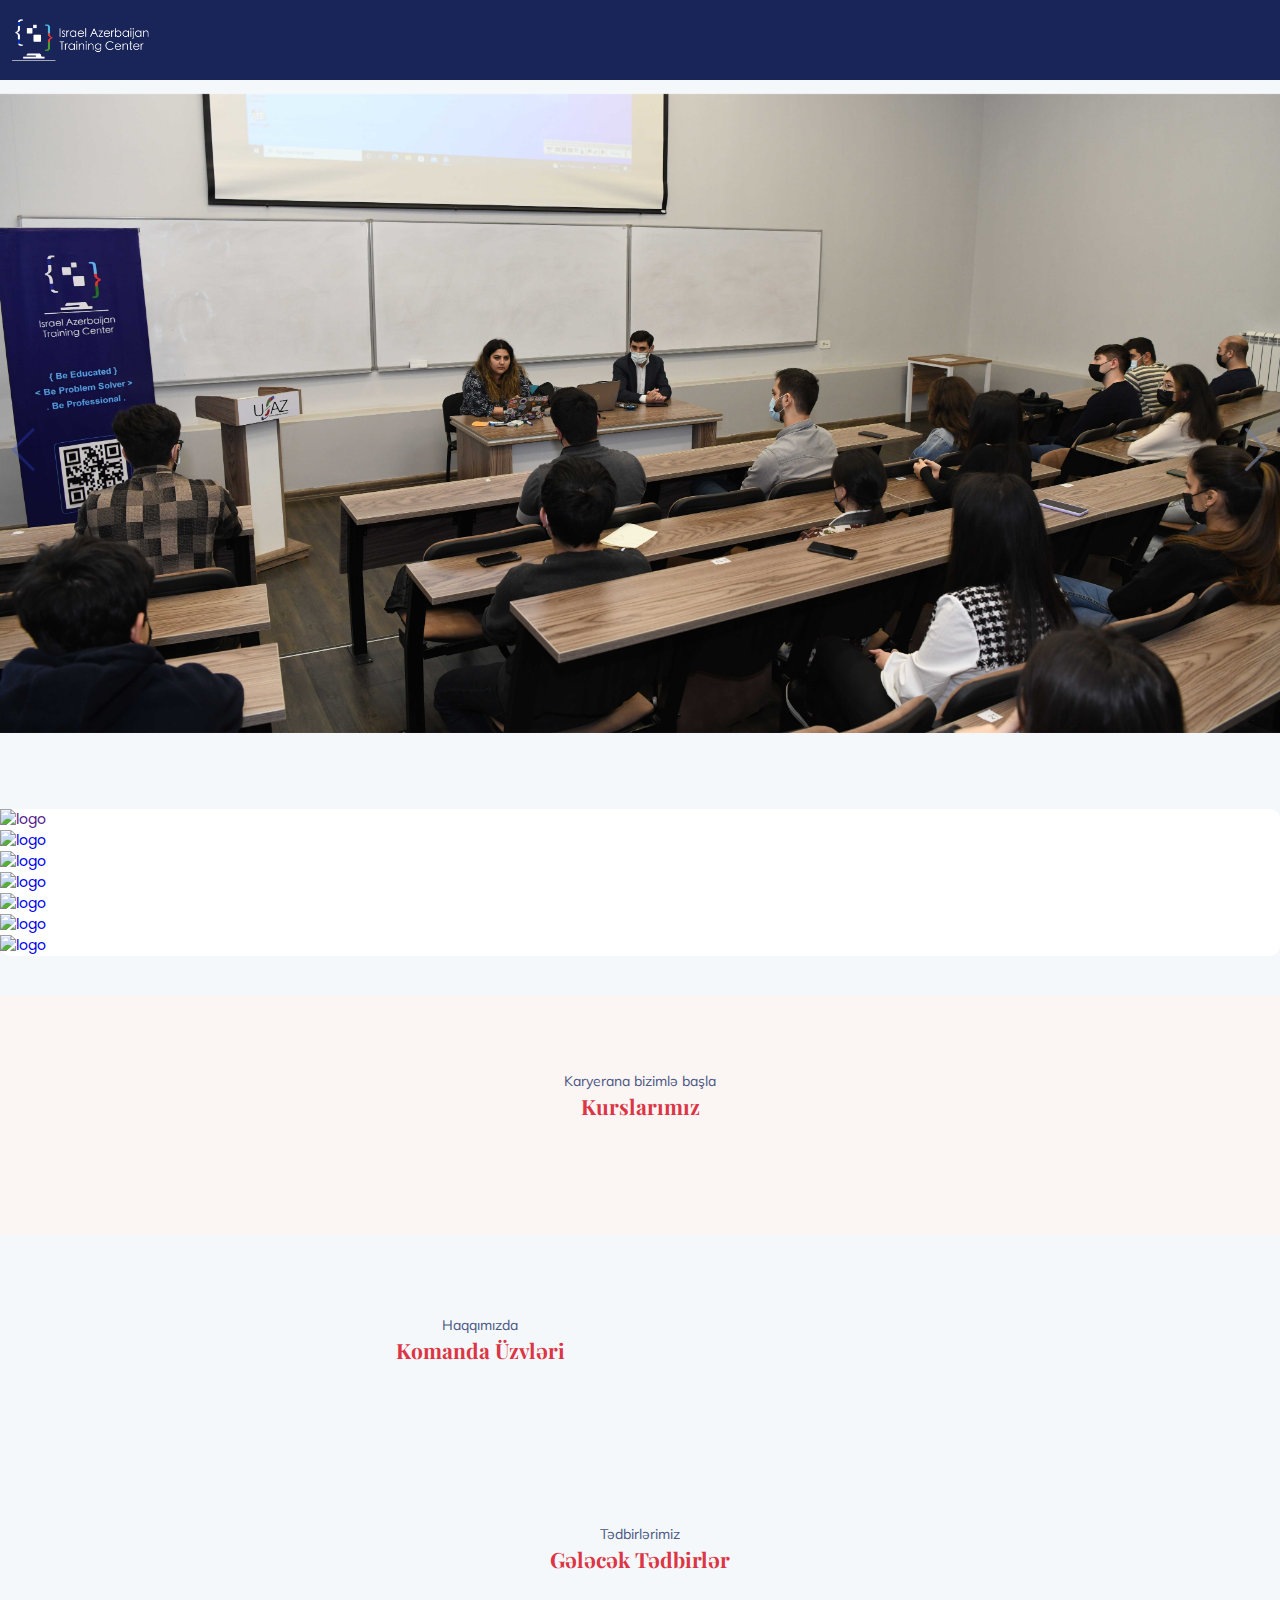
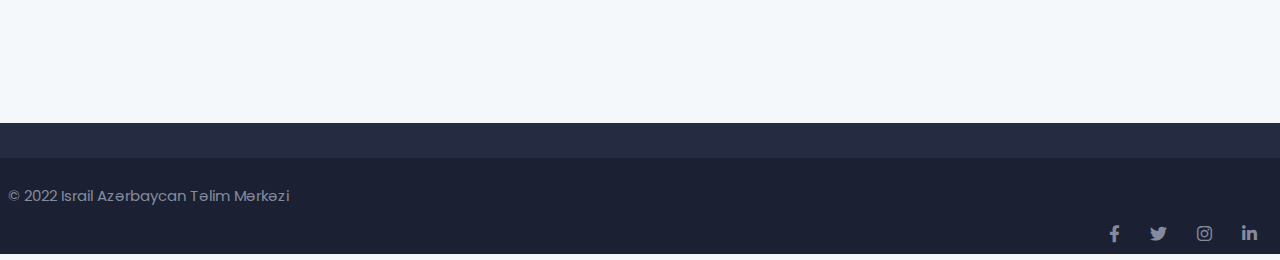
==== commit 1a78c1b5: "Add files via upload" ====
--- a/index.html
+++ b/index.html
@@ -58,21 +58,16 @@
 
             <div id="carouselSlider" class="swiper-slide ">
                 <div class="image">
-                    <a href="#"><img src="https://i.postimg.cc/50g80FtS/thumb-1920-1130251.jpg" alt=""></a>
-                </div>
-            </div>
-            <div class="swiper-slide">
+                    <a href="#"><img src="./assets/img/dsc_2687.jpg" alt=""></a>
+                </div>
+            </div>
+            <div class="swiper-slide"> 
                 <div class="image">
-                    <a href=""><img src="https://i.postimg.cc/Cx97TDZZ/thumb-1920-1120900.jpg" alt=""></a>
-                </div>
-
-            </div>
-            <div class="swiper-slide">
-                <div class="image">
-                    <a href=""><img src="https://i.postimg.cc/50g80FtS/thumb-1920-1130251.jpg" alt=""></a>
-                </div>
-
-            </div>
+                    <a href=""><img src="./assets/img/dsc_2676.jpg" alt=""></a>
+                </div>
+
+            </div>
+           
         </div>
     </div>
 
--- a/assets/carusel.css
+++ b/assets/carusel.css
@@ -119,3 +119,29 @@
     opacity: 1;
     color: #192459;
 }
+
+@media screen and (max-width: 1440px) {
+  .swiperTeachers{
+    width: 960px;
+  }
+}
+@media screen and (max-width: 1024px) {
+    .swiperTeachers{
+      width: 800px;
+    }
+}
+@media screen and (max-width: 960px) {
+  .swiperTeachers{
+    width: 750px;
+  }
+}
+@media screen and (max-width: 768px) {
+    .swiperTeachers{
+      width: 520px;
+    }
+}
+@media screen and (max-width: 640px) {
+    .swiperTeachers{
+      width: 280px;
+    }  
+}--- a/assets/style.css
+++ b/assets/style.css
@@ -56,7 +56,7 @@
 
 .navbar a {
     color: #fff;
-    transition: all 1s ease-out;
+    transition: all 0.2s ease-out;
 }
 
 .navbar a:hover {
@@ -798,6 +798,7 @@
     background: #F1F1F1;
     border-radius: 30px;
     color: #2c2e41;
+    transition: all 0.2s ease-out;
 }
 
 .course-btn a:hover {
--- a/assets/mainSlider.css
+++ b/assets/mainSlider.css
@@ -7,7 +7,8 @@
 .mainSwiper .swiper-slide img {
   margin-top: 80px;
   width: 100%;
-  height: 60vmin;
+  height: 71vmin;
+  object-fit: cover;
 }
 .mainSwiper .swiper-button-next,
 .swiper-button-prev {
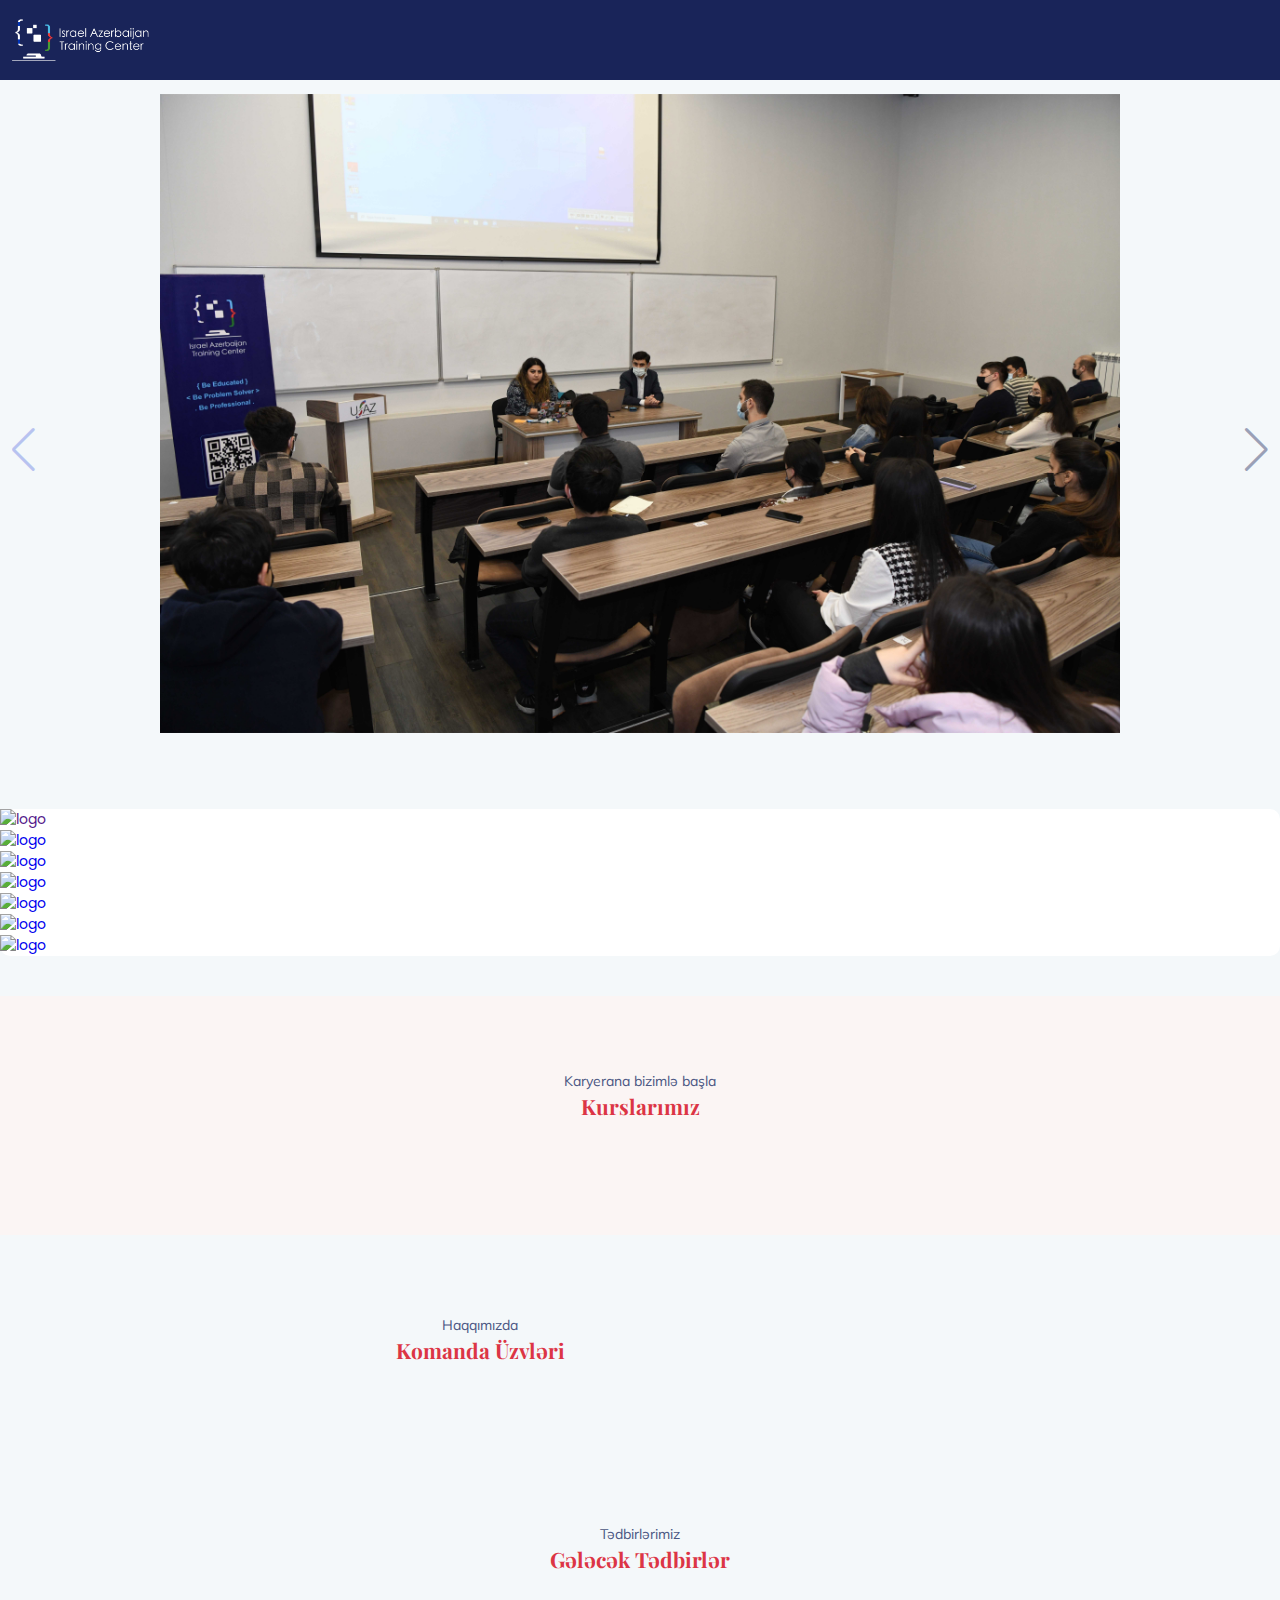
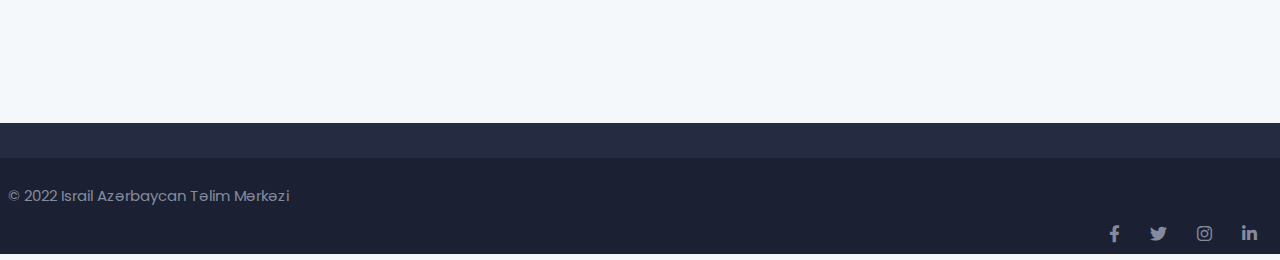
==== commit 38c39769: "commit" ====
--- a/index.html
+++ b/index.html
@@ -1,335 +1,335 @@
-<!DOCTYPE html>
-<html lang="en">
-
-<head>
-    <meta charset="UTF-8">
-    <meta http-equiv="X-UA-Compatible" content="IE=edge">
-    <meta name="viewport" content="width=device-width, initial-scale=1.0">
-    <title>Document</title>
-    <link rel="stylesheet" href="https://cdn.jsdelivr.net/npm/bootstrap@4.6.1/dist/css/bootstrap.min.css"
-        integrity="sha384-zCbKRCUGaJDkqS1kPbPd7TveP5iyJE0EjAuZQTgFLD2ylzuqKfdKlfG/eSrtxUkn" crossorigin="anonymous">
-    <link
-        href="https://fonts.googleapis.com/css2?family=Poppins:ital,wght@0,400;0,500;0,600;0,700;1,400;1,700&family=Roboto:ital,wght@0,400;0,500;0,700;0,900;1,400&display=swap"
-        rel="stylesheet">
-    <link rel="stylesheet" href="https://cdnjs.cloudflare.com/ajax/libs/font-awesome/6.0.0-beta3/css/all.min.css">
-    <link
-        href="https://fonts.googleapis.com/css2?family=Playfair+Display:ital,wght@0,400;0,500;0,700;1,400;1,600;1,700&family=Poppins:ital,wght@0,400;0,500;0,600;0,700;1,400;1,700&family=Roboto:ital,wght@0,400;0,500;0,700;0,900;1,400&display=swap"
-        rel="stylesheet">
-    <link
-        href="https://fonts.googleapis.com/css2?family=Mulish&family=Playfair+Display:ital,wght@0,400;0,500;0,700;1,400;1,600;1,700&family=Poppins:ital,wght@0,400;0,500;0,600;0,700;1,400;1,700&family=Roboto:ital,wght@0,400;0,500;0,700;0,900;1,400&display=swap"
-        rel="stylesheet">
-    <!-- ===== Link Swiper's CSS ===== -->
-    <link rel="stylesheet" href="https://unpkg.com/swiper/swiper-bundle.min.css" />
-    <link rel="stylesheet" href="./assets/carusel.css">
-    <link rel="stylesheet" href="./assets/brandsSlider.css">
-    <link rel="stylesheet" href="./assets/style.css">
-    <script src="https://code.jquery.com/jquery-3.5.1.js"></script>
-    <script src="index.js" defer></script>
-    <link rel="stylesheet" href="./assets/scroll.css">
-    <link rel="stylesheet" href="./assets/mainSlider.css">
-    <script src="https://cdnjs.cloudflare.com/ajax/libs/slick-carousel/1.9.0/slick.min.js"></script>
-
-    <script src="scroll.js"></script>
-
-</head>
-
-<body>
-    <!-- Navbar -->
-
-    <nav class="navbar" id="nav">
-        <div class="container">
-            <a href=""><img src="./assets/img/logo_main.png" alt="IACT_logo" class="logo"> </a>
-            <ul class="nav-links">
-            </ul>
-            <div class="menu-btn">
-                <i class="fas fa-bars"></i>
-            </div>
-        </div>
-    </nav>
-
-    <!-- mainSlider -->
-    <div class="swiper mySwiper mainSwiper">
-        <!-- <div class="swiper-button-next"></div>
-        <div class="swiper-button-prev"></div> -->
-        <div class="swiper-wrapper content">
-            <div class="image">
-                <a href="#"><img src="https://i.postimg.cc/Qd3XvDR6/Top-tablets-for-2020.png" alt=""></a>
-            </div>
-
-            <div id="carouselSlider" class="swiper-slide ">
-                <div class="image">
-                    <a href="#"><img src="./assets/img/dsc_2687.jpg" alt=""></a>
-                </div>
-            </div>
-            <div class="swiper-slide"> 
-                <div class="image">
-                    <a href=""><img src="./assets/img/dsc_2676.jpg" alt=""></a>
-                </div>
-
-            </div>
-           
-        </div>
-    </div>
-
-    <!-- Brand slider -->
-    <div class="containerBrands">
-        <div class="container">
-        <section class="customer-logos slider">
-            <div class="slide"><a href=""><img
-                        src="https://www.iacci.org.il/wp-content/uploads/2013/09/logo.png" alt="logo"></a></div>
-            <div class="slide"><a href="http://www.asoiu.edu.az/az"><img
-                        src="https://i.postimg.cc/GtnkVhw3/ADNSU-logo9-1.png" alt="logo"></a></div>
-            <div class="slide"><a href="https://www.kapitalbank.az/"><img
-                        src="https://i.postimg.cc/sgMvPdqT/kapital-bank-1920x706.jpg" alt="logo"></a></div>
-            <div class="slide"><a href="https://www.pashabank.az/lang,az/"><img
-                        src="https://www.pashabank.az/templates/images/pashabank-logo-az.svg" alt="logo"></a></div>
-            <div class="slide"><a href="https://mincom.gov.az/az/view/structure/"><img
-                        src="https://mincom.gov.az/assets/images/mincom_logo_az.svg" alt="logo"></a></div>
-            <div class="slide"><a href="https://www.pasha-life.az/home?lang=az"><img
-                        src="https://i.postimg.cc/jqB9qzKC/lifeaz.png" alt="logo"></a></div>
-            <div class="slide"><a href="https://www.sosial.gov.az/"><img
-                        src="https://www.study.az/iatc/assets/user/assets/img/p3.svg" alt="logo"></a></div>
-        </section>
-    </div>
-    </div>
-
-    <!-- Course Section -->
-
-    <section id="course-section" class="course-container">
-
-
-
-        <div class="container">
-            <div class="row">
-                <div class="col-lg-12">
-                    <div class="main-item">
-                        <span>Karyerana bizimlə başla</span>
-                        <h2>Kurslarımız</h2>
-                    </div>
-                </div>
-            </div>
-            <div class="courses">
-                <div id="course" class="row">
-                    
-
-                </div>
-
-               
-            </div>
-        </div>
-        </div>
-    </section>
-
-
-    <!--Team Section -->
-
-    <section class="team-section">
-        <div class="container">
-            <div class="row">
-                <div class="col-lg-12">
-                    <div class="main-item">
-                        <span>Haqqımızda</span>
-                        <h2>Komanda Üzvləri</h2>
-                    </div>
-                </div>
-            </div>
-
-            <div class="row carusel-section carusel-sectionTeachers">
-                <div class="col-lg-12">
-                    <div class="swiper mySwiper container swiperTeachers">
-                        <div id="content" class="swiper-wrapper content">
-
-                            
-                        </div>
-                    </div>
-
-                    <div class="swiper-button-next"></div>
-                    <div class="swiper-button-prev"></div>
-                    <div class="swiper-pagination"></div>
-
-
-
-                </div>
-            </div>
-        </div>
-    </section>
-
-
-    <!-- Event Section -->
-
-    <section id="event-section">
-        <div id="event-container" class="container">
-            <div class="row">
-                <div class="col-lg-12">
-                    <div class="main-item">
-                        <span>Tədbirlərimiz</span>
-                        <h2>Gələcək Tədbirlər</h2>
-                    </div>
-                </div>
-            </div>
-            <div class="event-cards">
-               
-            </div>
-        </div>
-    </section>
-
-    <!-- Footer -->
-
-    <footer class="dark-footer">
-        <div class="container">
-            <div class="row">
-                <div class="col-lg-6 col-md-12" id="footer-text">
-                    <span>© 2022 Israil Azərbaycan Təlim Mərkəzi</span>
-                </div>
-                <div class="col-lg-6 col-md-12" id="footer-text">
-                    <ul class="footer-links">
-                        <li><a href="https://www.facebook.com/iatc.edu.az"><i class="fab fa-facebook-f"></i></a></li>
-                        <li><a href=""><i class="fab fa-twitter"></i></a></li>
-                        <li><a href="https://www.instagram.com/iatceduaz/"><i class="fab fa-instagram"></i></a></li>
-                        <li><a href="https://www.linkedin.com/company/iatc-edu/"><i class="fab fa-linkedin-in"></i></a>
-                        </li>
-                    </ul>
-                </div>
-            </div>
-        </div>
-        <div id="progress">
-            <span id="progressValue">&#x1F815;</span>
-        </div>
-    </footer>
-
-    <!-- Swiper JS -->
-    <script src="https://unpkg.com/swiper/swiper-bundle.min.js"></script>
-
-    <!-- Initialize Swiper -->
-    <script>
-        var swiper = new Swiper(".swiperTeachers", {
-            slidesPerView: 1,
-            spaceBetween: 30,
-            slidesPerGroup: 1,
-            loop: true,
-            loopFillGroupWithBlank: true,
-            pagination: {
-                el: ".swiper-pagination",
-                clickable: true,
-            },
-            navigation: {
-                nextEl: ".swiper-button-next",
-                prevEl: ".swiper-button-prev",
-            },
-            autoplay: {
-                delay: 3000,
-                disableOnInteraction: false,
-            },
-            breakpoints: {
-                640: {
-                    slidesPerView: 2,
-                    spaceBetween: 20,
-                },
-                768: {
-                    slidesPerView: 3,
-                    spaceBetween: 30,
-                },
-                960: {
-                    slidesPerView: 3,
-                    spaceBetween: 30,
-                },
-                1024: {
-                    slidesPerView: 4,
-                    spaceBetween: 30,
-                },
-                1440: {
-                    slidesPerView: 4,
-                    spaceBetween: 30,
-                }
-            }
-        });
-
-        // MainSlider
-        var swiper = new Swiper(".mainSwiper", {
-            slidesPerView: 1,
-            loop: true,
-            loopFillGroupWithBlank: true,
-            autoplay: {
-                delay: 3000,
-                disableOnInteraction: false,
-            },
-            navigation: {
-                nextEl: ".swiper-button-next",
-                prevEl: ".swiper-button-prev",
-            },
-            breakpoints: {
-                640: {
-                    slidesPerView: 1,
-                },
-                768: {
-                    slidesPerView: 1,
-                },
-                960: {
-                    slidesPerView: 1,
-                },
-                1024: {
-                    slidesPerView: 1,
-                },
-                1440: {
-                    slidesPerView: 1,
-                }
-            }
-        });
-
-        $(document).ready(function () {
-            $('.customer-logos').slick({
-                slidesToShow: 6,
-                slidesToScroll: 1,
-                autoplay: true,
-                autoplaySpeed: 1500,
-                arrows: false,
-                dots: false,
-                pauseOnHover: false,
-                responsive: [
-                    {
-                        breakpoint: 640,
-                        settings: {
-                            slidesToShow: 3,
-                            slidesToScroll: 1
-                        }
-                    },
-                    {
-                        breakpoint: 768,
-                        settings: {
-                            slidesToShow: 4,
-                            slidesToScroll: 1
-                        }
-                    },
-                    {
-                        breakpoint: 960,
-                        settings: {
-                            slidesToShow: 5,
-                            slidesToScroll: 1
-                        }
-                    },
-                    {
-                        breakpoint: 1024,
-                        settings: {
-                            slidesToShow: 6,
-                            slidesToScroll: 1
-                        }
-                    },
-                    {
-                        breakpoint: 1440,
-                        settings: {
-                            slidesToShow: 6,
-                            slidesToScroll: 1
-                        }
-                    }
-                ]
-            });
-        });
-    </script>
-
-    <script type="module" src="./js/page.js"></script>
-    <script type="module" src="./js/course.js"></script>
-    <script type="module" src="./js/event.js"></script>
-    <script type="module" src="./js/member.js"></script>
-</body>
-
+<!DOCTYPE html>
+<html lang="en">
+
+<head>
+    <meta charset="UTF-8">
+    <meta http-equiv="X-UA-Compatible" content="IE=edge">
+    <meta name="viewport" content="width=device-width, initial-scale=1.0">
+    <title>Document</title>
+    <link rel="stylesheet" href="https://cdn.jsdelivr.net/npm/bootstrap@4.6.1/dist/css/bootstrap.min.css"
+        integrity="sha384-zCbKRCUGaJDkqS1kPbPd7TveP5iyJE0EjAuZQTgFLD2ylzuqKfdKlfG/eSrtxUkn" crossorigin="anonymous">
+    <link
+        href="https://fonts.googleapis.com/css2?family=Poppins:ital,wght@0,400;0,500;0,600;0,700;1,400;1,700&family=Roboto:ital,wght@0,400;0,500;0,700;0,900;1,400&display=swap"
+        rel="stylesheet">
+    <link rel="stylesheet" href="https://cdnjs.cloudflare.com/ajax/libs/font-awesome/6.0.0-beta3/css/all.min.css">
+    <link
+        href="https://fonts.googleapis.com/css2?family=Playfair+Display:ital,wght@0,400;0,500;0,700;1,400;1,600;1,700&family=Poppins:ital,wght@0,400;0,500;0,600;0,700;1,400;1,700&family=Roboto:ital,wght@0,400;0,500;0,700;0,900;1,400&display=swap"
+        rel="stylesheet">
+    <link
+        href="https://fonts.googleapis.com/css2?family=Mulish&family=Playfair+Display:ital,wght@0,400;0,500;0,700;1,400;1,600;1,700&family=Poppins:ital,wght@0,400;0,500;0,600;0,700;1,400;1,700&family=Roboto:ital,wght@0,400;0,500;0,700;0,900;1,400&display=swap"
+        rel="stylesheet">
+    <!-- ===== Link Swiper's CSS ===== -->
+    <link rel="stylesheet" href="https://unpkg.com/swiper/swiper-bundle.min.css" />
+    <link rel="stylesheet" href="./assets/carusel.css">
+    <link rel="stylesheet" href="./assets/brandsSlider.css">
+    <link rel="stylesheet" href="./assets/style.css">
+    <script src="https://code.jquery.com/jquery-3.5.1.js"></script>
+    <script src="index.js" defer></script>
+    <link rel="stylesheet" href="./assets/scroll.css">
+    <link rel="stylesheet" href="./assets/mainSlider.css">
+    <script src="https://cdnjs.cloudflare.com/ajax/libs/slick-carousel/1.9.0/slick.min.js"></script>
+
+    <script src="scroll.js"></script>
+
+</head>
+
+<body>
+    <!-- Navbar -->
+
+    <nav class="navbar" id="nav">
+        <div class="container">
+            <a href="./index.html"><img src="./assets/img/logo_main.png" alt="IACT_logo" class="logo"> </a>
+            <ul class="nav-links">
+            </ul>
+            <div class="menu-btn">
+                <i class="fas fa-bars"></i>
+            </div>
+        </div>
+    </nav>
+
+    <!-- mainSlider -->
+    <div class="swiper mySwiper mainSwiper">
+        <!-- <div class="swiper-button-next"></div>
+        <div class="swiper-button-prev"></div> -->
+        <div class="swiper-wrapper content">
+            <div class="image">
+                <a href="#"><img src="https://i.postimg.cc/Qd3XvDR6/Top-tablets-for-2020.png" alt=""></a>
+            </div>
+
+            <div id="carouselSlider" class="swiper-slide ">
+                <div class="image">
+                    <a href="#"><img src="./assets/img/dsc_2687.jpg" alt=""></a>
+                </div>
+            </div>
+            <div class="swiper-slide"> 
+                <div class="image">
+                    <a href=""><img src="./assets/img/dsc_2676.jpg" alt=""></a>
+                </div>
+
+            </div>
+           
+        </div>
+    </div>
+
+    <!-- Brand slider -->
+    <div class="containerBrands">
+        <div class="container">
+        <section class="customer-logos slider">
+            <div class="slide"><a href=""><img
+                        src="https://i.postimg.cc/NGHzY1hc/download.png" alt="logo"></a></div>
+            <div class="slide"><a href="http://www.asoiu.edu.az/az"><img
+                        src="https://i.postimg.cc/GtnkVhw3/ADNSU-logo9-1.png" alt="logo"></a></div>
+            <div class="slide"><a href="https://www.kapitalbank.az/"><img
+                        src="https://i.postimg.cc/sgMvPdqT/kapital-bank-1920x706.jpg" alt="logo"></a></div>
+            <div class="slide"><a href="https://www.pashabank.az/lang,az/"><img
+                        src="https://www.pashabank.az/templates/images/pashabank-logo-az.svg" alt="logo"></a></div>
+            <div class="slide"><a href="https://mincom.gov.az/az/view/structure/"><img
+                        src="https://mincom.gov.az/assets/images/mincom_logo_az.svg" alt="logo"></a></div>
+            <div class="slide"><a href="https://www.pasha-life.az/home?lang=az"><img
+                        src="https://i.postimg.cc/jqB9qzKC/lifeaz.png" alt="logo"></a></div>
+            <div class="slide"><a href="https://www.sosial.gov.az/"><img
+                        src="https://www.study.az/iatc/assets/user/assets/img/p3.svg" alt="logo"></a></div>
+        </section>
+    </div>
+    </div>
+
+    <!-- Course Section -->
+
+    <section id="course-section" class="course-container">
+
+
+
+        <div class="container">
+            <div class="row">
+                <div class="col-lg-12">
+                    <div class="main-item">
+                        <span>Karyerana bizimlə başla</span>
+                        <h2>Kurslarımız</h2>
+                    </div>
+                </div>
+            </div>
+            <div class="courses">
+                <div id="course" class="row">
+                    
+
+                </div>
+
+               
+            </div>
+        </div>
+        </div>
+    </section>
+
+
+    <!--Team Section -->
+
+    <section class="team-section">
+        <div class="container">
+            <div class="row">
+                <div class="col-lg-12">
+                    <div class="main-item">
+                        <span>Haqqımızda</span>
+                        <h2>Komanda Üzvləri</h2>
+                    </div>
+                </div>
+            </div>
+
+            <div class="row carusel-section carusel-sectionTeachers">
+                <div class="col-lg-12">
+                    <div class="swiper mySwiper container swiperTeachers">
+                        <div id="content" class="swiper-wrapper content">
+
+                            
+                        </div>
+                    </div>
+
+                    <div class="swiper-button-next"></div>
+                    <div class="swiper-button-prev"></div>
+                    <div class="swiper-pagination"></div>
+
+
+
+                </div>
+            </div>
+        </div>
+    </section>
+
+
+    <!-- Event Section -->
+
+    <section id="event-section">
+        <div id="event-container" class="container">
+            <div class="row">
+                <div class="col-lg-12">
+                    <div class="main-item">
+                        <span>Tədbirlərimiz</span>
+                        <h2>Gələcək Tədbirlər</h2>
+                    </div>
+                </div>
+            </div>
+            <div class="event-cards">
+               
+            </div>
+        </div>
+    </section>
+
+    <!-- Footer -->
+
+    <footer class="dark-footer">
+        <div class="container">
+            <div class="row">
+                <div class="col-lg-6 col-md-12" id="footer-text">
+                    <span>© 2022 Israil Azərbaycan Təlim Mərkəzi</span>
+                </div>
+                <div class="col-lg-6 col-md-12" id="footer-text">
+                    <ul class="footer-links">
+                        <li><a href="https://www.facebook.com/iatc.edu.az"><i class="fab fa-facebook-f"></i></a></li>
+                        <li><a href=""><i class="fab fa-twitter"></i></a></li>
+                        <li><a href="https://www.instagram.com/iatceduaz/"><i class="fab fa-instagram"></i></a></li>
+                        <li><a href="https://www.linkedin.com/company/iatc-edu/"><i class="fab fa-linkedin-in"></i></a>
+                        </li>
+                    </ul>
+                </div>
+            </div>
+        </div>
+        <div id="progress">
+            <span id="progressValue">&#x1F815;</span>
+        </div>
+    </footer>
+
+    <!-- Swiper JS -->
+    <script src="https://unpkg.com/swiper/swiper-bundle.min.js"></script>
+
+    <!-- Initialize Swiper -->
+    <script>
+        var swiper = new Swiper(".swiperTeachers", {
+            slidesPerView: 1,
+            spaceBetween: 30,
+            slidesPerGroup: 1,
+            loop: true,
+            loopFillGroupWithBlank: true,
+            pagination: {
+                el: ".swiper-pagination",
+                clickable: true,
+            },
+            navigation: {
+                nextEl: ".swiper-button-next",
+                prevEl: ".swiper-button-prev",
+            },
+            autoplay: {
+                delay: 3000,
+                disableOnInteraction: false,
+            },
+            breakpoints: {
+                640: {
+                    slidesPerView: 2,
+                    spaceBetween: 20,
+                },
+                768: {
+                    slidesPerView: 3,
+                    spaceBetween: 30,
+                },
+                960: {
+                    slidesPerView: 3,
+                    spaceBetween: 30,
+                },
+                1024: {
+                    slidesPerView: 4,
+                    spaceBetween: 30,
+                },
+                1440: {
+                    slidesPerView: 4,
+                    spaceBetween: 30,
+                }
+            }
+        });
+
+        // MainSlider
+        var swiper = new Swiper(".mainSwiper", {
+            slidesPerView: 1,
+            loop: true,
+            loopFillGroupWithBlank: true,
+            autoplay: {
+                delay: 3000,
+                disableOnInteraction: false,
+            },
+            navigation: {
+                nextEl: ".swiper-button-next",
+                prevEl: ".swiper-button-prev",
+            },
+            breakpoints: {
+                640: {
+                    slidesPerView: 1,
+                },
+                768: {
+                    slidesPerView: 1,
+                },
+                960: {
+                    slidesPerView: 1,
+                },
+                1024: {
+                    slidesPerView: 1,
+                },
+                1440: {
+                    slidesPerView: 1,
+                }
+            }
+        });
+
+        $(document).ready(function () {
+            $('.customer-logos').slick({
+                slidesToShow: 6,
+                slidesToScroll: 1,
+                autoplay: true,
+                autoplaySpeed: 1500,
+                arrows: false,
+                dots: false,
+                pauseOnHover: false,
+                responsive: [
+                    {
+                        breakpoint: 640,
+                        settings: {
+                            slidesToShow: 3,
+                            slidesToScroll: 1
+                        }
+                    },
+                    {
+                        breakpoint: 768,
+                        settings: {
+                            slidesToShow: 4,
+                            slidesToScroll: 1
+                        }
+                    },
+                    {
+                        breakpoint: 960,
+                        settings: {
+                            slidesToShow: 5,
+                            slidesToScroll: 1
+                        }
+                    },
+                    {
+                        breakpoint: 1024,
+                        settings: {
+                            slidesToShow: 6,
+                            slidesToScroll: 1
+                        }
+                    },
+                    {
+                        breakpoint: 1440,
+                        settings: {
+                            slidesToShow: 6,
+                            slidesToScroll: 1
+                        }
+                    }
+                ]
+            });
+        });
+    </script>
+
+    <script type="module" src="./js/page.js"></script>
+    <script type="module" src="./js/course.js"></script>
+    <script type="module" src="./js/event.js"></script>
+    <script type="module" src="./js/member.js"></script>
+</body>
+
 </html>--- a/assets/carusel.css
+++ b/assets/carusel.css
@@ -1,147 +1,148 @@
-.swiperTeachers {
-    width: 950px;
-}
-.cardTeachers {
-    position: relative;
-    background: #fff;
-    border-radius: 20px;
-    margin: 50px 0;
-    box-shadow: 0 5px 10px rgba(0, 0, 0, 0.1);
-}
-.cardTeachers::before {
-    content: "";
-    position: absolute;
-    height: 40%;
-    width: 100%;
-    background: #192459;
-    border-radius: 20px 20px 0 0;
-}
-.cardTeachers .card-content {
-    display: flex;
-    flex-direction: column;
-    align-items: center;
-    padding: 10px 30px;
-    position: relative;
-    z-index: 100;
-}
-section .cardTeachers .image {
-    height: 140px;
-    width: 140px;
-    border-radius: 50%;
-    padding: 3px;
-    background: #192459;
-}
-section .cardTeachers .image img {
-    height: 100%;
-    width: 100%;
-    object-fit: cover;
-    border-radius: 50%;
-    border: 3px solid #fff;
-}
-.cardTeachers .media-icons {
-    width: 110px;
-    bottom: 15px;
-    display: flex;
-    justify-content: space-between;
-    align-items: center;
-}
-.cardTeachers .media-icons i {
-    font-size: 25px;
-    color: #192459;
-    opacity: 0.6;
-    margin-top: 10px;
-    transition: all 0.3s ease;
-    cursor: pointer;
-}
-.cardTeachers .media-icons i:hover {
-    opacity: 1;
-}
-.cardTeachers .name-profession {
-    display: flex;
-    flex-direction: column;
-    align-items: center;
-    margin-top: 10px;
-    color: #192459;
-}
-.name-profession .name, .surName {
-    font-size: 20px;
-    font-weight: 600;
-}
-.name-profession .profession {
-    font-size: 15px;
-    font-weight: 500;
-}
-.cardTeachers .rating {
-    display: flex;
-    align-items: center;
-    margin-top: 18px;
-}
-.cardTeachers .rating i {
-    font-size: 18px;
-    margin: 0 2px;
-    color: #192459;
-}
-.cardTeachers .button {
-    width: 100%;
-    display: flex;
-    justify-content: space-around;
-    margin-top: 20px;
-}
-.cardTeachers .button button {
-    background: #192459;
-    outline: none;
-    border: none;
-    color: #fff;
-    padding: 8px 22px;
-    border-radius: 20px;
-    font-size: 14px;
-    transition: all 0.3s ease;
-    cursor: pointer;
-}
-.carusel-sectionTeachers .button button:hover {
-    background: #192459;
-}
-.carusel-sectionTeachers .swiper-pagination {
-    position: absolute;
-}
-.carusel-sectionTeachers .swiper-pagination-bullet {
-    height: 7px;
-    width: 26px;
-    border-radius: 25px;
-    background: #192459;
-}
-.carusel-sectionTeachers .swiper-button-next, .swiper-button-prev {
-    opacity: 0.7;
-    color: #757c9b;
-    transition: all 0.3s ease;
-}
-.carusel-sectionTeachers .swiper-button-next:hover, .swiper-button-prev:hover {
-    opacity: 1;
-    color: #192459;
-}
-
-@media screen and (max-width: 1440px) {
-  .swiperTeachers{
-    width: 960px;
-  }
-}
-@media screen and (max-width: 1024px) {
-    .swiperTeachers{
-      width: 800px;
-    }
-}
-@media screen and (max-width: 960px) {
-  .swiperTeachers{
-    width: 750px;
-  }
-}
-@media screen and (max-width: 768px) {
-    .swiperTeachers{
-      width: 520px;
-    }
-}
-@media screen and (max-width: 640px) {
-    .swiperTeachers{
-      width: 280px;
-    }  
-}+.swiperTeachers {
+    width: 950px;
+}
+.cardTeachers {
+    position: relative;
+    background: #fff;
+    border-radius: 20px;
+    margin: 50px 0;
+    box-shadow: 0 5px 10px rgba(0, 0, 0, 0.1);
+}
+.cardTeachers::before {
+    content: "";
+    position: absolute;
+    height: 40%;
+    width: 100%;
+    background: #192459;
+    border-radius: 20px 20px 0 0;
+}
+.cardTeachers .card-content {
+    display: flex;
+    flex-direction: column;
+    align-items: center;
+    padding: 10px 30px;
+    position: relative;
+    z-index: 100;
+}
+section .cardTeachers .image {
+    height: 140px;
+    width: 140px;
+    border-radius: 50%;
+    padding: 3px;
+    background: #192459;
+}
+section .cardTeachers .image img {
+    height: 100%;
+    width: 100%;
+    object-fit: cover;
+    border-radius: 50%;
+    border: 3px solid #fff;
+}
+.cardTeachers .media-icons {
+    width: 110px;
+    bottom: 15px;
+    display: flex;
+    justify-content: space-between;
+    align-items: center;
+}
+.cardTeachers .media-icons i {
+    font-size: 25px;
+    color: #192459;
+    opacity: 0.6;
+    margin-top: 10px;
+    transition: all 0.3s ease;
+    cursor: pointer;
+}
+.cardTeachers .media-icons i:hover {
+    opacity: 1;
+}
+.cardTeachers .name-profession {
+    display: flex;
+    flex-direction: column;
+    align-items: center;
+    margin-top: 10px;
+    color: #192459;
+}
+.name-profession .name, .surName {
+    font-size: 20px;
+    font-weight: 600;
+}
+.name-profession .profession {
+    font-size: 15px;
+    font-weight: 500;
+}
+.cardTeachers .rating {
+    display: flex;
+    align-items: center;
+    margin-top: 18px;
+}
+.cardTeachers .rating i {
+    font-size: 18px;
+    margin: 0 2px;
+    color: #192459;
+}
+.cardTeachers .button {
+    width: 100%;
+    display: flex;
+    justify-content: space-around;
+    margin-top: 20px;
+}
+.cardTeachers .button button {
+    background: #192459;
+    outline: none;
+    border: none;
+    color: #fff;
+    padding: 8px 22px;
+    border-radius: 20px;
+    font-size: 14px;
+    transition: all 0.3s ease;
+    cursor: pointer;
+}
+.carusel-sectionTeachers .button button:hover {
+    background: #192459;
+}
+.carusel-sectionTeachers .swiper-pagination {
+    position: absolute;
+}
+.carusel-sectionTeachers .swiper-pagination-bullet {
+    height: 7px;
+    width: 26px;
+    border-radius: 25px;
+    background: #192459;
+}
+.carusel-sectionTeachers .swiper-button-next, .swiper-button-prev {
+    opacity: 0.7;
+    color: #757c9b;
+    transition: all 0.3s ease;
+}
+.carusel-sectionTeachers .swiper-button-next:hover, .swiper-button-prev:hover {
+    opacity: 1;
+    color: #192459;
+}
+
+@media screen and (max-width: 1440px) {
+    .swiper{
+      width: 960px;
+    }
+  }
+  @media screen and (max-width: 1024px) {
+      .swiper{
+        width: 800px;
+      }
+  }
+  @media screen and (max-width: 960px) {
+    .swiper{
+      width: 750px;
+    }
+  }
+  @media screen and (max-width: 768px) {
+      .swiper{
+        width: 520px;
+      }
+  }
+  @media screen and (max-width: 640px) {
+      .swiper{
+        width: 280px;
+      }  
+  }
+  --- a/assets/brandsSlider.css
+++ b/assets/brandsSlider.css
@@ -1,70 +1,70 @@
-/* .containerBrands{
-position: relative;
-  padding-top: 70px;
-  padding-bottom: 30px;
-}
-.containerBrands .container{
-    position: absolute;
-    bottom: 30px;
-    z-index: 500;
-    background-color: #fff;
-    left: 190px;
-} */
-.containerBrands{
-    padding-top: 70px;
-    padding-bottom: 40px;
-}
-.containerBrands .container{
-      z-index: 500;
-      background-color: #fff;
-      padding-bottom: -90px;
-      border-radius: 10px;
-}
-.customer-logos h2{
-  text-align: center;
-  padding: 20px;
-}
-.customer-logos{
-  border-radius: 10px;
-}
-.slick-slide{
-  margin: 0 20px;
-}
-.slick-slide img{
-  width: 100%;
-}
-.slick-slider{
-  position: relative;
-  display: block;
-  box-sizing: border-box;
-}
-.slick-list{
-  position: relative;
-  display: block;
-  overflow: hidden;
-  margin: 0;
-  padding: 0;
-}
-.slick-track{
-  position: relative;
-  top: 0;
-  left: 0;
-  display: flex;
-  justify-content: center;
-  align-items: center;
-}
-.slick-slide{
-  display: none;
-  float: left;
-  height: 100%;
-  min-height: 1px;
-}
-.slick-slide img{
-  display: block;
-}
-.slick-initialized .slick-slide{
-  display: block;
-}
-.copy{
-  padding-top: 250px;
+/* .containerBrands{
+position: relative;
+  padding-top: 70px;
+  padding-bottom: 30px;
+}
+.containerBrands .container{
+    position: absolute;
+    bottom: 30px;
+    z-index: 500;
+    background-color: #fff;
+    left: 190px;
+} */
+.containerBrands{
+    padding-top: 70px;
+    padding-bottom: 40px;
+}
+.containerBrands .container{
+      z-index: 500;
+      background-color: #fff;
+      padding-bottom: -90px;
+      border-radius: 10px;
+}
+.customer-logos h2{
+  text-align: center;
+  padding: 20px;
+}
+.customer-logos{
+  border-radius: 10px;
+}
+.slick-slide{
+  margin: 0 20px;
+}
+.slick-slide img{
+  width: 100%;
+}
+.slick-slider{
+  position: relative;
+  display: block;
+  box-sizing: border-box;
+}
+.slick-list{
+  position: relative;
+  display: block;
+  overflow: hidden;
+  margin: 0;
+  padding: 0;
+}
+.slick-track{
+  position: relative;
+  top: 0;
+  left: 0;
+  display: flex;
+  justify-content: center;
+  align-items: center;
+}
+.slick-slide{
+  display: none;
+  float: left;
+  height: 100%;
+  min-height: 1px;
+}
+.slick-slide img{
+  display: block;
+}
+.slick-initialized .slick-slide{
+  display: block;
+}
+.copy{
+  padding-top: 250px;
 }--- a/assets/style.css
+++ b/assets/style.css
@@ -1,1146 +1,1146 @@
-* {
-    padding: 0;
-    margin: 0;
-    box-sizing: border-box;
-    font-family: 'Poppins', sans-serif;
-}
-
-html {
-    font-size: 14px;
-}
-
-ul {
-    list-style: none;
-}
-
-a {
-    text-decoration: none !important;
-}
-
-img {
-    width: 100%;
-}
-
-body {
-    background-color: #f4f8fa !important;
-    height: 100vh;
-}
-
-/* Navbar */
-
-.navbar {
-    position: fixed;
-    display: flex;
-    width: 100%;
-    background-color: #192459;
-    z-index: 1000;
-}
-
-.logo {
-    max-width: 160px;
-    display: block;
-}
-
-.nav-links {
-    display: flex;
-}
-
-.navbar ul {
-    margin-bottom: 0;
-}
-
-.nav-links li {
-    margin: 0 20px;
-
-}
-
-.navbar a {
-    color: #fff;
-    transition: all 0.2s ease-out;
-}
-
-.navbar a:hover {
-    color: #DC3545;
-    text-decoration: none;
-}
-
-
-.login-btn a {
-    background-color: #fff;
-    color: #DC3545;
-    padding: 13px 20px;
-    border-radius: 5px;
-    font-weight: 600;
-    font-size: 15px;
-}
-
-
-.login-btn a:hover {
-    background-color: #DC3545;
-    color: #fff;
-    text-decoration: none;
-}
-
-.menu-btn {
-    display: none;
-    position: absolute;
-    top: 30px;
-    right: 30px;
-    width: 40px;
-    cursor: pointer;
-    color: #fff;
-    font-size: 25px;
-}
-
-/* FOOTER */
-
-footer {
-    background-color: #1b2132;
-    color: #858B9F;
-    padding: 8px;
-    border-top: 35px solid #252C41;
-    width: 100%;
-}
-
-.footer-links {
-    display: flex;
-    justify-content: end;
-}
-
-footer i {
-    color: #858B9F;
-    font-size: 17px;
-}
-
-#footer-text span {
-    font-size: 15px;
-}
-
-.footer-links i:hover {
-    color: #fff;
-    transition: all 0.3s ease;
-}
-
-.footer-links a {
-    padding: 15px;
-}
-
-#footer-text {
-    padding-top: 18px;
-}
-
-.arrow-btn {
-    position: fixed;
-    float: right;
-    border: 1px solid #333C56;
-    background-color: #333C56;
-    padding: 8px 10px;
-    border-radius: 5px;
-    bottom: 10px;
-    right: 20px;
-    cursor: pointer;
-    text-align: center;
-    font-size: 16px;
-    width: 40px;
-    overflow: hidden;
-    z-index: 999;
-}
-
-.arrow-btn i {
-    color: #fff;
-}
-
-/* Mobile device */
-
-@media only screen and (max-width:1200px) {
-
-    .navbar {
-        padding: 0;
-        font-weight: 400px;
-        font-size: 18px;
-    }
-
-    .nav-links {
-        flex-direction: column;
-        width: 100%;
-        justify-content: center;
-        align-items: center;
-        background-color: #192459;
-        margin-top: -900px;
-        transition: all 0.5s ease;
-        padding-top: 15px;
-    }
-
-    .nav-links li {
-        width: 100%;
-        height: auto;
-        border-top: 1px solid #2D3454;
-        position: relative;
-        text-align: center;
-        display: inline-block;
-        padding: 14px 15px 14px 26px;
-        margin: 0;
-    }
-
-    .navbar .login-btn {
-        padding-top: 30px;
-        margin-bottom: 12px;
-    }
-
-    .mobile-menu {
-        margin-top: 0px;
-    }
-
-    .menu-btn {
-        display: block;
-        margin-bottom: 10px;
-    }
-
-
-    .section-title .title {
-        font-size: 27px;
-    }
-
-    .little-title .item-links a {
-        font-size: 14px;
-    }
-
-    .card #contact-info span {
-        font-size: 12px;
-    }
-
-    .dark-footer .row {
-        display: flex;
-        justify-content: space-between;
-    }
-
-    .about-section {
-        text-align: center;
-    }
-
-    .about-section .about-title {
-        font-size: 25px;
-    }
-
-    .about-section .about-text {
-        padding-right: 0;
-        font-size: 14px;
-        padding-bottom: 25px;
-    }
-
-    .event-blog .event-blog-article h3 {
-        font-size: 26px;
-    }
-
-}
-
-
-@media only screen and (max-width:992px) {
-
-    .navbar {
-        padding: 0;
-        font-weight: 400px;
-        font-size: 18px;
-    }
-
-    .nav-links {
-        flex-direction: column;
-        width: 100%;
-        justify-content: center;
-        align-items: center;
-        background-color: #192459;
-        margin-top: -900px;
-        transition: all 0.3s ease;
-        padding-top: 15px;
-    }
-
-    .nav-links li {
-        width: 100%;
-        height: auto;
-        border-top: 1px solid #2D3454;
-        position: relative;
-        text-align: center;
-        display: inline-block;
-        padding: 14px 15px 14px 26px;
-        margin: 0;
-    }
-
-    .navbar .login-btn {
-        padding-top: 30px;
-        margin-bottom: 12px;
-    }
-
-    .mobile-menu {
-        margin-top: 0px;
-    }
-
-    .menu-btn {
-        display: block;
-        margin-bottom: 10px;
-    }
-
-
-    .section-title .title {
-        font-size: 27px;
-    }
-
-    .little-title .item-links a {
-        font-size: 14px;
-    }
-
-    .card #contact-info span {
-        font-size: 12px;
-    }
-
-    .dark-footer .row {
-        display: flex;
-        justify-content: space-between;
-    }
-
-    .about-section {
-        text-align: center;
-    }
-
-    .about-section .about-title {
-        font-size: 25px;
-    }
-
-    .about-section .about-text {
-        padding-right: 0;
-        font-size: 14px;
-        padding-bottom: 25px;
-    }
-
-    .event-blog .event-blog-article h3 {
-        font-size: 26px;
-    }
-
-}
-
-@media only screen and (max-width:768px) {
-    .navbar {
-        padding: 0;
-        font-weight: 400px;
-        font-size: 16px;
-    }
-
-    .nav-links li {
-        width: 100%;
-        height: auto;
-        border-top: 1px solid #2D3454;
-        position: relative;
-        display: inline-block;
-        padding: 12px 15px 12px 26px;
-        text-align: center;
-    }
-
-    .navbar .login-btn {
-        padding-top: 30px;
-    }
-
-    .mobile-menu {
-        margin-top: 0px;
-    }
-
-    .menu-btn {
-        display: block;
-    }
-
-
-    .section-title .title {
-        font-size: 30px;
-    }
-
-    .little-title .item-links a {
-        font-size: 16px;
-    }
-
-    #footer-text, #footer-links {
-        display: flex;
-        align-items: center;
-        justify-content: center;
-    }
-
-    #contact-info #home-icon {
-        margin-right: 5px;
-    }
-
-    footer i {
-        font-size: 14px;
-    }
-
-    footer #footer-text {
-        padding-top: 15px;
-    }
-
-    .event-info-section .event-blog .event-blog-article h3 {
-        font-size: 21px;
-    }
-
-    .event-info-section .event-blog .event-blog-article p {
-        font-size: 14px;
-    }
-
-
-}
-
-/* Mobile device */
-@media only screen and (max-width:576px) {
-    nav {
-        font-weight: 200px;
-        font-size: 14px;
-    }
-
-    .navbar .navbar-links {
-        height: 65px;
-    }
-
-    .navbar .nav-links .login-btn {
-        padding-top: 30px;
-    }
-
-
-    .section-title .title {
-        font-size: 20px;
-    }
-
-    .little-title .item-links a {
-        font-size: 14px;
-    }
-
-
-    body .contact-section {
-        margin-bottom: 150px;
-    }
-
-    .course-section {
-        padding: 80px 0 80px;
-    }
-
-    .contact-section #contact-info i {
-        font-size: 25px;
-    }
-
-    .contact-section .card-text, .card #contact-info span {
-        line-height: 20px;
-        font-size: 12px;
-    }
-
-
-    .courses .course-text {
-        margin-top: 15px;
-    }
-
-    .courses .course-text h5 {
-        font-size: 15px;
-    }
-
-    .courses .course-textspan, .course-text h6 {
-        font-size: 12px;
-    }
-
-    .courses .course-text ul li {
-        text-align: center;
-        font-size: 10px;
-        padding-bottom: 0;
-        padding-right: 10px;
-    }
-
-}
-
-
-
-
-
-
-
-
-
-/* Section Title */
-
-.section-title {
-    background-color: #fff;
-    padding-top: 170px;
-    padding-bottom: 60px;
-    color: #2d3954;
-    text-align: center;
-}
-
-.title {
-    font-size: 50px;
-    font-weight: 600;
-}
-
-.item-links {
-    display: flex;
-    justify-content: center;
-}
-
-.item-links a {
-    color: #4a5682;
-    font-size: 18px;
-    padding: 8px;
-}
-
-.item-links a:hover {
-    color: #DC3545;
-    text-decoration: none;
-}
-
-/******************************CONTACT PAGE**********************/
-/* Contact Section */
-.contact-section {
-    margin-top: 80px;
-    margin-bottom: 180px;
-}
-
-.card {
-    padding-bottom: 30px;
-}
-
-.card .card-header {
-    font-size: 16px;
-    padding: 16px 29px;
-}
-
-.card-header, .card-title, .card-body h6 {
-    color: #2d3954;
-    font-weight: 600;
-}
-
-.card-header, .card-body h6 {
-    font-size: 15px;
-}
-
-#contact-info {
-    display: flex;
-    margin-top: 20px;
-}
-
-#contact-info>div {
-    padding-left: 10px;
-}
-
-.card-text, #contact-info span {
-    color: #647B9C;
-    line-height: 25px;
-    font-size: 15px;
-}
-
-.card .card-body {
-    padding: 16px 45px;
-}
-
-#contact-info i {
-    color: #DC3545;
-    font-size: 30px;
-    margin-right: 10px;
-}
-
-.contact a{
-   color:  #647B9C;
-}
-
-
-/****************************** ABOUT PAGE *****************************/
-
-/* Section About */
-.about-section {
-    background-color: #fff;
-    padding-bottom: 100px;
-}
-
-.about-img img {
-    height: auto;
-    width: 100%;
-    margin-top: -10px;
-}
-
-.about-title {
-    color: #2d3954;
-    font-size: 30px;
-    font-family: 'Playfair Display', serif;
-}
-
-.about-text {
-    color: #647B9C;
-    font-size: 16px;
-    font-family: 'Mulish', sans-serif;
-    line-height: 27px;
-    padding-top: 10px;
-    padding-right: 30px;
-}
-
-/* Team Section */
-.team-section {
-    padding-top: 80px;
-    padding-bottom: 80px;
-    display: flex;
-    align-items: center;
-}
-
-.main-item {
-    text-align: center;
-}
-
-.main-item span {
-    color: #4a5682;
-    font-family: 'Mulish', sans-serif;
-}
-
-.main-item h2 {
-    color: #DC3545;
-    font-family: 'Playfair Display', serif;
-    font-weight: 700;
-}
-
-
-/* EVENT SECTION */
-
-#event-section {
-    padding-top: 80px;
-    padding-bottom: 80px;
-}
-
-.event-cards {
-    display: flex;
-    flex-wrap: wrap;
-    justify-content: space-evenly;
-    margin-bottom: 70px;
-}
-
-
-.container .event-card {
-    position: relative;
-    border-radius: 10px;
-    margin-right: 10px;
-}
-
-.container .event-card img {
-    position: absolute;
-    top: 0;
-    left: 0;
-    width: 100%;
-    height: 100%;
-    transition: 0.7s;
-    z-index: 1;
-}
-
-.container .event-card .face {
-    transition: 0.5s;
-}
-
-.container .event-card .face.face1 {
-    position: relative;
-    display: flex;
-    justify-content: center;
-    align-items: center;
-    z-index: 1;
-    transform: translateY(100px);
-}
-
-.container .event-card:hover .face.face1 {
-    transform: translateY(0px);
-}
-
-.container .event-card .face.face1 .content {
-    opacity: 1;
-    transition: 0.5s;
-}
-
-.container .event-card:hover .face.face1 .content {
-    opacity: 1;
-}
-
-
-.container .event-card .face.face2 {
-    position: relative;
-    background: #fff;
-    display: flex;
-    justify-content: center;
-    align-items: center;
-    padding: 20px;
-    box-sizing: border-box;
-
-    transform: translateY(-100px);
-}
-
-.container .event-card:hover .face.face2 {
-    transform: translateY(0);
-}
-
-
-.container .event-card .face.face2 .content h3 {
-    margin: 0 0 10px 0;
-    padding: 0;
-    color: #fff;
-    font-size: 20px;
-    color: #2d3954;
-    font-weight: 600;
-}
-
-.event-btn {
-    background: #e40046;
-    border: 1px solid transparent;
-    box-shadow: 0px 5px 10px rgba(0, 0, 0, .2);
-    color: #fff;
-    font-size: 16px;
-    padding: 8px 20px;
-    position: absolute;
-    bottom: 5px;
-    right: 30px;
-    letter-spacing: 1px;
-    cursor: pointer;
-    transition: all .4s ease-in-out;
-    border-radius: 20px;
-}
-
-.event-btn:hover {
-    background: #fff;
-    color: #e40046;
-    border: 1px solid #e40046;
-    transform: scale(1.05);
-    text-decoration: none;
-}
-
-
-
-/************************************ COURSE PAGE *******************************/
-
-#course-section {
-    padding: 75px;
-}
-
-.course-container {
-    background-color: #fbf5f4;
-}
-
-.courses {
-    padding-top: 40px;
-}
-
-.row-1 {
-    background-color: #fff;
-    padding: 20px 15px;
-    border-radius: 10px;
-    transition: 200ms all;
-    box-shadow: 0 4px 8px 0 rgba(0, 0, 0, 0.2), 0 6px 20px 0 rgba(0, 0, 0, 0.19);
-}
-
-.row-1:hover {
-    transform: scale(1.06);
-}
-
-.row-1:hover img {
-    opacity: 0.8;
-}
-
-.course-item {
-    background-color: #fbf5f4;
-    margin-bottom: 30px;
-}
-
-
-.course-img {
-    height: 500px;
-}
-
-.course-img img {
-    width: 100%;
-    border-radius: 8px;
-    background-size: cover;
-}
-
-.course-img img:hover {
-    opacity: 0.8;
-}
-
-.course-text h5 {
-    color: #2d3954;
-    font-size: 17px;
-    font-weight: 600;
-}
-
-.course-text h6 {
-    display: inline-block;
-    color: #252C41;
-}
-
-.course-item span {
-    color: #647B9C;
-}
-
-.course-text ul {
-    display: flex;
-    padding-top: 10px;
-    padding-bottom: 20px;
-}
-
-.course-text ul li {
-    padding-right: 25px;
-    color: #DC3545;
-}
-
-.course-text ul i {
-    padding-right: 4px;
-}
-
-.course-btn {
-    display: flex;
-    justify-content: space-around;
-}
-
-.course-btn a {
-    display: inline-block;
-    font-weight: bold;
-    font-size: 14px;
-    padding: 8px 20px;
-    background: #F1F1F1;
-    border-radius: 30px;
-    color: #2c2e41;
-    transition: all 0.2s ease-out;
-}
-
-.course-btn a:hover {
-    text-decoration: none;
-    color: #fff;
-    background-color: #DC3545;
-}
-
-/************** FIRST COURSE PAGE ***************/
-.course {
-    background-color: #fff;
-    padding-top: 140px;
-    padding-bottom: 30px;
-}
-
-
-
-.course-info-section img {
-    border-radius: 5px;
-    opacity: .5;
-
-}
-
-.course-info-img {
-    max-height: 290px;
-    object-fit: cover;
-    vertical-align: middle;
-}
-
-.course-info, .second-section {
-    color: #647b9c;
-}
-
-.course-info h3 {
-    color: #2d3954;
-    line-height: 36px;
-    font-size: 30px;
-    font-weight: 600;
-}
-
-.course-info i {
-    font-size: 14px;
-    padding-right: 6px;
-
-}
-
-.course-info ul, .mentor-info ul {
-    font-family: 'Mulish', sans-serif;
-    display: flex;
-}
-
-.course-info li, .mentor-info li {
-    padding-right: 20px;
-}
-
-.course-info p, .second-section p, .second-section li, .event-blog-article p {
-    line-height: 1.8;
-    font-size: 15px;
-    text-align: justify;
-}
-
-
-/*Second-section*/
-.second-section {
-    margin-top: 80px;
-    margin-bottom: 20px;
-}
-
-.second-section h4 {
-    color: #2d3954;
-    font-weight: 600;
-    text-transform: capitalize;
-    font-family: Poppins, sans-serif;
-    margin-bottom: 15px;
-}
-
-.col-item, .col-item-second {
-    background-color: #fff;
-    padding: 35px 30px;
-    border-radius: 7px;
-    margin-bottom: 20px;
-
-}
-
-.col-item p, .event-blog-article p {
-    font-family: 'Mulish', sans-serif;
-}
-
-.col-item ul li {
-    margin: 10px 0;
-}
-
-.right-item i {
-    padding-right: 5px;
-}
-
-.right-item strong {
-    float: right;
-    font-family: 'Mulish', sans-serif;
-}
-
-.right-item li {
-    padding: 4px 0;
-}
-
-
-.course-login-btn a {
-    background-color: #DC3545;
-    color: #fff;
-    padding: 15px 55px;
-    border-radius: 30px;
-    display: inline-block;
-    transition: 200ms all;
-
-}
-
-.course-login-btn {
-    text-align: center;
-    padding: 45px 0;
-    font-size: 16px;
-}
-
-.course-login-btn a:hover {
-    text-decoration: none;
-    color: #fff;
-    opacity: .8;
-}
-
-.course-login-btn i {
-    padding-left: 8px;
-}
-
-.second-section .col-item-second img {
-    height: 230px;
-    object-fit: cover;
-    border-radius: 5px;
-}
-
-.col-item-second {
-    padding: 13px 20px;
-}
-
-.mentor-info a {
-    font-size: 21px;
-    color: #4a5682;
-    font-weight: 600;
-
-}
-
-.mentor-info a:hover {
-    text-decoration: none;
-    color: #DC3545;
-}
-
-.mentor-info a:focus {
-    color: #007bff;
-}
-
-.mentor-info-icon li a {
-    color: #4a5682;
-    line-height: 1;
-    font-size: 13px;
-    border: 1px solid #dbe2ef;
-    border-radius: 50%;
-    display: flex;
-    align-items: center;
-    justify-content: center;
-    height: 36px;
-    width: 36px;
-}
-
-/****************REGISTER PAGE *************************/
-.register-section {
-    padding: 180px 0;
-}
-
-.register-form {
-    background-color: #fff;
-    padding: 30px;
-    border-radius: 5px;
-    border: 1px solid #F2F3F5;
-    box-shadow: 0px 3px 6px rgba(0, 0, 0, .30), 0px 3px 6px rgba(0, 0, 0, .30);
-}
-
-.register-form h5 {
-    color: #2d3954;
-    font-weight: 600;
-}
-
-
-.register-form .form-control, textarea {
-    padding: 28px;
-    background-color: #F2F3F5;
-    border: 0px solid;
-}
-
-.register-form label {
-    padding-top: 10px;
-    padding-bottom: 8px;
-    color: #647B9C;
-    font-size: 15px;
-    font-family: 'Mulish', sans-serif;
-}
-
-.register-form .btn {
-    background-color: #DC3545;
-    color: #fff;
-    padding: 13px 25px;
-    transition: transform 250ms;
-}
-
-.register-form .btn:hover {
-    background-color: #252C41;
-    color: #fff;
-    transition: all 1s ease;
-    transform: translateY(-10px);
-}
-
-.register-form input:focus, .register-form select:focus,
-textarea:focus {
-    box-shadow: none;
-    background-color: #F2F3F5;
-    outline: 0;
-}
-
-.form-group option {
-    padding: 10px 0;
-}
-
-
-
-/******************** FIRST EVENT SECTION ***********************/
-.event-info-section {
-    margin-top: 80px;
-    margin-bottom: 60px;
-}
-
-.event-blog {
-    display: block;
-    width: 100%;
-    padding: 20px;
-    border-radius: 4px;
-    border: 1px solid #e5e8f3;
-    background-color: #fff;
-    margin-bottom: 30px;
-}
-
-.event-blog-article h3 {
-    display: block;
-    color: #2d3954;
-    font-size: 32px;
-    font-weight: 700;
-    line-height: 1.4;
-    margin: 25px 0 35px;
-}
-
-.event-blog-article p {
-    font-size: 16px;
-    color: #6e7c90;
-}
-
-.blog-title {
-    font-weight: 600;
-    line-height: 30px;
-    font-size: 25px;
-}
-
-/************ TEAQUD PAGE ******************/
-.teqaud-section {
-    background: #f4f4f4 url("https://www.study.az/iatc/assets/user/assets/img/banner-4.jpg");
-    background-size: cover !important;
-    background-position: center !important;
-    object-fit: cover;
-    padding-top: 150px;
-    margin-bottom: 80px;
-    height: 370px;
-}
-
-.teqaud-section:before {
-    background: linear-gradient(109.7deg, #192459 1.8%, #4a5ab2 90.2%);
-    position: absolute;
-    content: '';
-    width: 100%;
-    height: 370px;
-    top: 0px;
-    left: 0;
-    opacity: .9;
-}
-
-.teqaud-section h2, .teqaud-section p {
-    color: #fff;
-}
-
-.teqaud-section h2 {
-    font-size: 30px;
-    margin: 15px 0 20px;
-}
-
-.teqaud-section p {
-    font-size: 15px;
-    line-height: 1.8;
-    font-family: Muli, sans-serif;
-}
-
-.teqaud-info {
-    margin-top: 30px;
-}
-
-.teqaud-info h4 {
-    color: #2d3954;
-    font-size: 18px;
-    line-height: 1.2;
-    font-weight: 600;
-    margin-bottom: 25px;
-}
-
-.teqaud-info p {
-    color: #647B9C;
-    font-size: 15px;
-    text-align: justify;
-    line-height: 1.8;
-}
-
-.teqaud-info h6 {
-    color: #2d3954;
-    font-size: 16px;
-    font-weight: 600;
-}
-
-.teqaud-info ul li {
-    color: #647B9C;
-    font-size: 15px;
-    line-height: 2;
-    font-family: 'Mulish', sans-serif;
-}
-
-.teqaud-course {
-    background-color: #f4f8fa;
-    margin-top: -50px;
-}
-
-#teqaud-register-section {
-    margin-top: -190px;
-    margin-bottom: -100px;
+* {
+    padding: 0;
+    margin: 0;
+    box-sizing: border-box;
+    font-family: 'Poppins', sans-serif;
+}
+
+html {
+    font-size: 14px;
+}
+
+ul {
+    list-style: none;
+}
+
+a {
+    text-decoration: none !important;
+}
+
+img {
+    width: 100%;
+}
+
+body {
+    background-color: #f4f8fa !important;
+    height: 100vh;
+}
+
+/* Navbar */
+
+.navbar {
+    position: fixed;
+    display: flex;
+    width: 100%;
+    background-color: #192459;
+    z-index: 1000;
+}
+
+.logo {
+    max-width: 160px;
+    display: block;
+}
+
+.nav-links {
+    display: flex;
+}
+
+.navbar ul {
+    margin-bottom: 0;
+}
+
+.nav-links li {
+    margin: 0 20px;
+
+}
+
+.navbar a {
+    color: #fff;
+    transition: all 0.2s ease-out;
+}
+
+.navbar a:hover {
+    color: #DC3545;
+    text-decoration: none;
+}
+
+
+.login-btn a {
+    background-color: #fff;
+    color: #DC3545;
+    padding: 13px 20px;
+    border-radius: 5px;
+    font-weight: 600;
+    font-size: 15px;
+}
+
+
+.login-btn a:hover {
+    background-color: #DC3545;
+    color: #fff;
+    text-decoration: none;
+}
+
+.menu-btn {
+    display: none;
+    position: absolute;
+    top: 30px;
+    right: 30px;
+    width: 40px;
+    cursor: pointer;
+    color: #fff;
+    font-size: 25px;
+}
+
+/* FOOTER */
+
+footer {
+    background-color: #1b2132;
+    color: #858B9F;
+    padding: 8px;
+    border-top: 35px solid #252C41;
+    width: 100%;
+}
+
+.footer-links {
+    display: flex;
+    justify-content: end;
+}
+
+footer i {
+    color: #858B9F;
+    font-size: 17px;
+}
+
+#footer-text span {
+    font-size: 15px;
+}
+
+.footer-links i:hover {
+    color: #fff;
+    transition: all 0.3s ease;
+}
+
+.footer-links a {
+    padding: 15px;
+}
+
+#footer-text {
+    padding-top: 18px;
+}
+
+.arrow-btn {
+    position: fixed;
+    float: right;
+    border: 1px solid #333C56;
+    background-color: #333C56;
+    padding: 8px 10px;
+    border-radius: 5px;
+    bottom: 10px;
+    right: 20px;
+    cursor: pointer;
+    text-align: center;
+    font-size: 16px;
+    width: 40px;
+    overflow: hidden;
+    z-index: 999;
+}
+
+.arrow-btn i {
+    color: #fff;
+}
+
+/* Mobile device */
+
+@media only screen and (max-width:1200px) {
+
+    .navbar {
+        padding: 0;
+        font-weight: 400px;
+        font-size: 18px;
+    }
+
+    .nav-links {
+        flex-direction: column;
+        width: 100%;
+        justify-content: center;
+        align-items: center;
+        background-color: #192459;
+        margin-top: -900px;
+        transition: all 0.5s ease;
+        padding-top: 15px;
+    }
+
+    .nav-links li {
+        width: 100%;
+        height: auto;
+        border-top: 1px solid #2D3454;
+        position: relative;
+        text-align: center;
+        display: inline-block;
+        padding: 14px 15px 14px 26px;
+        margin: 0;
+    }
+
+    .navbar .login-btn {
+        padding-top: 30px;
+        margin-bottom: 12px;
+    }
+
+    .mobile-menu {
+        margin-top: 0px;
+    }
+
+    .menu-btn {
+        display: block;
+        margin-bottom: 10px;
+    }
+
+
+    .section-title .title {
+        font-size: 27px;
+    }
+
+    .little-title .item-links a {
+        font-size: 14px;
+    }
+
+    .card #contact-info span {
+        font-size: 12px;
+    }
+
+    .dark-footer .row {
+        display: flex;
+        justify-content: space-between;
+    }
+
+    .about-section {
+        text-align: center;
+    }
+
+    .about-section .about-title {
+        font-size: 25px;
+    }
+
+    .about-section .about-text {
+        padding-right: 0;
+        font-size: 14px;
+        padding-bottom: 25px;
+    }
+
+    .event-blog .event-blog-article h3 {
+        font-size: 26px;
+    }
+
+}
+
+
+@media only screen and (max-width:992px) {
+
+    .navbar {
+        padding: 0;
+        font-weight: 400px;
+        font-size: 18px;
+    }
+
+    .nav-links {
+        flex-direction: column;
+        width: 100%;
+        justify-content: center;
+        align-items: center;
+        background-color: #192459;
+        margin-top: -900px;
+        transition: all 0.3s ease;
+        padding-top: 15px;
+    }
+
+    .nav-links li {
+        width: 100%;
+        height: auto;
+        border-top: 1px solid #2D3454;
+        position: relative;
+        text-align: center;
+        display: inline-block;
+        padding: 14px 15px 14px 26px;
+        margin: 0;
+    }
+
+    .navbar .login-btn {
+        padding-top: 30px;
+        margin-bottom: 12px;
+    }
+
+    .mobile-menu {
+        margin-top: 0px;
+    }
+
+    .menu-btn {
+        display: block;
+        margin-bottom: 10px;
+    }
+
+
+    .section-title .title {
+        font-size: 27px;
+    }
+
+    .little-title .item-links a {
+        font-size: 14px;
+    }
+
+    .card #contact-info span {
+        font-size: 12px;
+    }
+
+    .dark-footer .row {
+        display: flex;
+        justify-content: space-between;
+    }
+
+    .about-section {
+        text-align: center;
+    }
+
+    .about-section .about-title {
+        font-size: 25px;
+    }
+
+    .about-section .about-text {
+        padding-right: 0;
+        font-size: 14px;
+        padding-bottom: 25px;
+    }
+
+    .event-blog .event-blog-article h3 {
+        font-size: 26px;
+    }
+
+}
+
+@media only screen and (max-width:768px) {
+    .navbar {
+        padding: 0;
+        font-weight: 400px;
+        font-size: 16px;
+    }
+
+    .nav-links li {
+        width: 100%;
+        height: auto;
+        border-top: 1px solid #2D3454;
+        position: relative;
+        display: inline-block;
+        padding: 12px 15px 12px 26px;
+        text-align: center;
+    }
+
+    .navbar .login-btn {
+        padding-top: 30px;
+    }
+
+    .mobile-menu {
+        margin-top: 0px;
+    }
+
+    .menu-btn {
+        display: block;
+    }
+
+
+    .section-title .title {
+        font-size: 30px;
+    }
+
+    .little-title .item-links a {
+        font-size: 16px;
+    }
+
+    #footer-text, #footer-links {
+        display: flex;
+        align-items: center;
+        justify-content: center;
+    }
+
+    #contact-info #home-icon {
+        margin-right: 5px;
+    }
+
+    footer i {
+        font-size: 14px;
+    }
+
+    footer #footer-text {
+        padding-top: 15px;
+    }
+
+    .event-info-section .event-blog .event-blog-article h3 {
+        font-size: 21px;
+    }
+
+    .event-info-section .event-blog .event-blog-article p {
+        font-size: 14px;
+    }
+
+
+}
+
+/* Mobile device */
+@media only screen and (max-width:576px) {
+    nav {
+        font-weight: 200px;
+        font-size: 14px;
+    }
+
+    .navbar .navbar-links {
+        height: 65px;
+    }
+
+    .navbar .nav-links .login-btn {
+        padding-top: 30px;
+    }
+
+
+    .section-title .title {
+        font-size: 20px;
+    }
+
+    .little-title .item-links a {
+        font-size: 14px;
+    }
+
+
+    body .contact-section {
+        margin-bottom: 150px;
+    }
+
+    .course-section {
+        padding: 80px 0 80px;
+    }
+
+    .contact-section #contact-info i {
+        font-size: 25px;
+    }
+
+    .contact-section .card-text, .card #contact-info span {
+        line-height: 20px;
+        font-size: 12px;
+    }
+
+
+    .courses .course-text {
+        margin-top: 15px;
+    }
+
+    .courses .course-text h5 {
+        font-size: 15px;
+    }
+
+    .courses .course-textspan, .course-text h6 {
+        font-size: 12px;
+    }
+
+    .courses .course-text ul li {
+        text-align: center;
+        font-size: 10px;
+        padding-bottom: 0;
+        padding-right: 10px;
+    }
+
+}
+
+
+
+
+
+
+
+
+
+/* Section Title */
+
+.section-title {
+    background-color: #fff;
+    padding-top: 170px;
+    padding-bottom: 60px;
+    color: #2d3954;
+    text-align: center;
+}
+
+.title {
+    font-size: 50px;
+    font-weight: 600;
+}
+
+.item-links {
+    display: flex;
+    justify-content: center;
+}
+
+.item-links a {
+    color: #4a5682;
+    font-size: 18px;
+    padding: 8px;
+}
+
+.item-links a:hover {
+    color: #DC3545;
+    text-decoration: none;
+}
+
+/******************************CONTACT PAGE**********************/
+/* Contact Section */
+.contact-section {
+    margin-top: 80px;
+    margin-bottom: 180px;
+}
+
+.card {
+    padding-bottom: 30px;
+}
+
+.card .card-header {
+    font-size: 16px;
+    padding: 16px 29px;
+}
+
+.card-header, .card-title, .card-body h6 {
+    color: #2d3954;
+    font-weight: 600;
+}
+
+.card-header, .card-body h6 {
+    font-size: 15px;
+}
+
+#contact-info {
+    display: flex;
+    margin-top: 20px;
+}
+
+#contact-info>div {
+    padding-left: 10px;
+}
+
+.card-text, #contact-info span {
+    color: #647B9C;
+    line-height: 25px;
+    font-size: 15px;
+}
+
+.card .card-body {
+    padding: 16px 45px;
+}
+
+#contact-info i {
+    color: #DC3545;
+    font-size: 30px;
+    margin-right: 10px;
+}
+
+.contact a{
+   color:  #647B9C;
+}
+
+
+/****************************** ABOUT PAGE *****************************/
+
+/* Section About */
+.about-section {
+    background-color: #fff;
+    padding-bottom: 100px;
+}
+
+.about-img img {
+    height: auto;
+    width: 100%;
+    margin-top: -10px;
+}
+
+.about-title {
+    color: #2d3954;
+    font-size: 30px;
+    font-family: 'Playfair Display', serif;
+}
+
+.about-text {
+    color: #647B9C;
+    font-size: 16px;
+    font-family: 'Mulish', sans-serif;
+    line-height: 27px;
+    padding-top: 10px;
+    padding-right: 30px;
+}
+
+/* Team Section */
+.team-section {
+    padding-top: 80px;
+    padding-bottom: 80px;
+    display: flex;
+    align-items: center;
+}
+
+.main-item {
+    text-align: center;
+}
+
+.main-item span {
+    color: #4a5682;
+    font-family: 'Mulish', sans-serif;
+}
+
+.main-item h2 {
+    color: #DC3545;
+    font-family: 'Playfair Display', serif;
+    font-weight: 700;
+}
+
+
+/* EVENT SECTION */
+
+#event-section {
+    padding-top: 80px;
+    padding-bottom: 80px;
+}
+
+.event-cards {
+    display: flex;
+    flex-wrap: wrap;
+    justify-content: space-evenly;
+    margin-bottom: 70px;
+}
+
+
+.container .event-card {
+    position: relative;
+    border-radius: 10px;
+    margin-right: 10px;
+}
+
+.container .event-card img {
+    position: absolute;
+    top: 0;
+    left: 0;
+    width: 100%;
+    height: 100%;
+    transition: 0.7s;
+    z-index: 1;
+}
+
+.container .event-card .face {
+    transition: 0.5s;
+}
+
+.container .event-card .face.face1 {
+    position: relative;
+    display: flex;
+    justify-content: center;
+    align-items: center;
+    z-index: 1;
+    transform: translateY(100px);
+}
+
+.container .event-card:hover .face.face1 {
+    transform: translateY(0px);
+}
+
+.container .event-card .face.face1 .content {
+    opacity: 1;
+    transition: 0.5s;
+}
+
+.container .event-card:hover .face.face1 .content {
+    opacity: 1;
+}
+
+
+.container .event-card .face.face2 {
+    position: relative;
+    background: #fff;
+    display: flex;
+    justify-content: center;
+    align-items: center;
+    padding: 20px;
+    box-sizing: border-box;
+
+    transform: translateY(-100px);
+}
+
+.container .event-card:hover .face.face2 {
+    transform: translateY(0);
+}
+
+
+.container .event-card .face.face2 .content h3 {
+    margin: 0 0 10px 0;
+    padding: 0;
+    color: #fff;
+    font-size: 20px;
+    color: #2d3954;
+    font-weight: 600;
+}
+
+.event-btn {
+    background: #e40046;
+    border: 1px solid transparent;
+    box-shadow: 0px 5px 10px rgba(0, 0, 0, .2);
+    color: #fff;
+    font-size: 16px;
+    padding: 8px 20px;
+    position: absolute;
+    bottom: 5px;
+    right: 30px;
+    letter-spacing: 1px;
+    cursor: pointer;
+    transition: all .4s ease-in-out;
+    border-radius: 20px;
+}
+
+.event-btn:hover {
+    background: #fff;
+    color: #e40046;
+    border: 1px solid #e40046;
+    transform: scale(1.05);
+    text-decoration: none;
+}
+
+
+
+/************************************ COURSE PAGE *******************************/
+
+#course-section {
+    padding: 75px;
+}
+
+.course-container {
+    background-color: #fbf5f4;
+}
+
+.courses {
+    padding-top: 40px;
+}
+
+.row-1 {
+    background-color: #fff;
+    padding: 20px 15px;
+    border-radius: 10px;
+    transition: 200ms all;
+    box-shadow: 0 4px 8px 0 rgba(0, 0, 0, 0.2), 0 6px 20px 0 rgba(0, 0, 0, 0.19);
+}
+
+.row-1:hover {
+    transform: scale(1.06);
+}
+
+.row-1:hover img {
+    opacity: 0.8;
+}
+
+.course-item {
+    background-color: #fbf5f4;
+    margin-bottom: 30px;
+}
+
+
+.course-img {
+    height: 500px;
+}
+
+.course-img img {
+    width: 100%;
+    border-radius: 8px;
+    background-size: cover;
+}
+
+.course-img img:hover {
+    opacity: 0.8;
+}
+
+.course-text h5 {
+    color: #2d3954;
+    font-size: 17px;
+    font-weight: 600;
+}
+
+.course-text h6 {
+    display: inline-block;
+    color: #252C41;
+}
+
+.course-item span {
+    color: #647B9C;
+}
+
+.course-text ul {
+    display: flex;
+    padding-top: 10px;
+    padding-bottom: 20px;
+}
+
+.course-text ul li {
+    padding-right: 25px;
+    color: #DC3545;
+}
+
+.course-text ul i {
+    padding-right: 4px;
+}
+
+.course-btn {
+    display: flex;
+    justify-content: space-around;
+}
+
+.course-btn a {
+    display: inline-block;
+    font-weight: bold;
+    font-size: 14px;
+    padding: 8px 20px;
+    background: #F1F1F1;
+    border-radius: 30px;
+    color: #2c2e41;
+    transition: all 0.2s ease-out;
+}
+
+.course-btn a:hover {
+    text-decoration: none;
+    color: #fff;
+    background-color: #DC3545;
+}
+
+/************** FIRST COURSE PAGE ***************/
+.course {
+    background-color: #fff;
+    padding-top: 140px;
+    padding-bottom: 30px;
+}
+
+
+
+.course-info-section img {
+    border-radius: 5px;
+    opacity: .5;
+
+}
+
+.course-info-img {
+    max-height: 290px;
+    object-fit: cover;
+    vertical-align: middle;
+}
+
+.course-info, .second-section {
+    color: #647b9c;
+}
+
+.course-info h3 {
+    color: #2d3954;
+    line-height: 36px;
+    font-size: 30px;
+    font-weight: 600;
+}
+
+.course-info i {
+    font-size: 14px;
+    padding-right: 6px;
+
+}
+
+.course-info ul, .mentor-info ul {
+    font-family: 'Mulish', sans-serif;
+    display: flex;
+}
+
+.course-info li, .mentor-info li {
+    padding-right: 20px;
+}
+
+.course-info p, .second-section p, .second-section li, .event-blog-article p {
+    line-height: 1.8;
+    font-size: 15px;
+    text-align: justify;
+}
+
+
+/*Second-section*/
+.second-section {
+    margin-top: 80px;
+    margin-bottom: 20px;
+}
+
+.second-section h4 {
+    color: #2d3954;
+    font-weight: 600;
+    text-transform: capitalize;
+    font-family: Poppins, sans-serif;
+    margin-bottom: 15px;
+}
+
+.col-item, .col-item-second {
+    background-color: #fff;
+    padding: 35px 30px;
+    border-radius: 7px;
+    margin-bottom: 20px;
+
+}
+
+.col-item p, .event-blog-article p {
+    font-family: 'Mulish', sans-serif;
+}
+
+.col-item ul li {
+    margin: 10px 0;
+}
+
+.right-item i {
+    padding-right: 5px;
+}
+
+.right-item strong {
+    float: right;
+    font-family: 'Mulish', sans-serif;
+}
+
+.right-item li {
+    padding: 4px 0;
+}
+
+
+.course-login-btn a {
+    background-color: #DC3545;
+    color: #fff;
+    padding: 15px 55px;
+    border-radius: 30px;
+    display: inline-block;
+    transition: 200ms all;
+
+}
+
+.course-login-btn {
+    text-align: center;
+    padding: 45px 0;
+    font-size: 16px;
+}
+
+.course-login-btn a:hover {
+    text-decoration: none;
+    color: #fff;
+    opacity: .8;
+}
+
+.course-login-btn i {
+    padding-left: 8px;
+}
+
+.second-section .col-item-second img {
+    height: 230px;
+    object-fit: cover;
+    border-radius: 5px;
+}
+
+.col-item-second {
+    padding: 13px 20px;
+}
+
+.mentor-info a {
+    font-size: 21px;
+    color: #4a5682;
+    font-weight: 600;
+
+}
+
+.mentor-info a:hover {
+    text-decoration: none;
+    color: #DC3545;
+}
+
+.mentor-info a:focus {
+    color: #007bff;
+}
+
+.mentor-info-icon li a {
+    color: #4a5682;
+    line-height: 1;
+    font-size: 13px;
+    border: 1px solid #dbe2ef;
+    border-radius: 50%;
+    display: flex;
+    align-items: center;
+    justify-content: center;
+    height: 36px;
+    width: 36px;
+}
+
+/****************REGISTER PAGE *************************/
+.register-section {
+    padding: 180px 0;
+}
+
+.register-form {
+    background-color: #fff;
+    padding: 30px;
+    border-radius: 5px;
+    border: 1px solid #F2F3F5;
+    box-shadow: 0px 3px 6px rgba(0, 0, 0, .30), 0px 3px 6px rgba(0, 0, 0, .30);
+}
+
+.register-form h5 {
+    color: #2d3954;
+    font-weight: 600;
+}
+
+
+.register-form .form-control, textarea {
+    padding: 28px;
+    background-color: #F2F3F5;
+    border: 0px solid;
+}
+
+.register-form label {
+    padding-top: 10px;
+    padding-bottom: 8px;
+    color: #647B9C;
+    font-size: 15px;
+    font-family: 'Mulish', sans-serif;
+}
+
+.register-form .btn {
+    background-color: #DC3545;
+    color: #fff;
+    padding: 13px 25px;
+    transition: transform 250ms;
+}
+
+.register-form .btn:hover {
+    background-color: #252C41;
+    color: #fff;
+    transition: all 1s ease;
+    transform: translateY(-10px);
+}
+
+.register-form input:focus, .register-form select:focus,
+textarea:focus {
+    box-shadow: none;
+    background-color: #F2F3F5;
+    outline: 0;
+}
+
+.form-group option {
+    padding: 10px 0;
+}
+
+
+
+/******************** FIRST EVENT SECTION ***********************/
+.event-info-section {
+    margin-top: 80px;
+    margin-bottom: 60px;
+}
+
+.event-blog {
+    display: block;
+    width: 100%;
+    padding: 20px;
+    border-radius: 4px;
+    border: 1px solid #e5e8f3;
+    background-color: #fff;
+    margin-bottom: 30px;
+}
+
+.event-blog-article h3 {
+    display: block;
+    color: #2d3954;
+    font-size: 32px;
+    font-weight: 700;
+    line-height: 1.4;
+    margin: 25px 0 35px;
+}
+
+.event-blog-article p {
+    font-size: 16px;
+    color: #6e7c90;
+}
+
+.blog-title {
+    font-weight: 600;
+    line-height: 30px;
+    font-size: 25px;
+}
+
+/************ TEAQUD PAGE ******************/
+.teqaud-section {
+    background: #f4f4f4 url("https://www.study.az/iatc/assets/user/assets/img/banner-4.jpg");
+    background-size: cover !important;
+    background-position: center !important;
+    object-fit: cover;
+    padding-top: 150px;
+    margin-bottom: 80px;
+    height: 370px;
+}
+
+.teqaud-section:before {
+    background: linear-gradient(109.7deg, #192459 1.8%, #4a5ab2 90.2%);
+    position: absolute;
+    content: '';
+    width: 100%;
+    height: 370px;
+    top: 0px;
+    left: 0;
+    opacity: .9;
+}
+
+.teqaud-section h2, .teqaud-section p {
+    color: #fff;
+}
+
+.teqaud-section h2 {
+    font-size: 30px;
+    margin: 15px 0 20px;
+}
+
+.teqaud-section p {
+    font-size: 15px;
+    line-height: 1.8;
+    font-family: Muli, sans-serif;
+}
+
+.teqaud-info {
+    margin-top: 30px;
+}
+
+.teqaud-info h4 {
+    color: #2d3954;
+    font-size: 18px;
+    line-height: 1.2;
+    font-weight: 600;
+    margin-bottom: 25px;
+}
+
+.teqaud-info p {
+    color: #647B9C;
+    font-size: 15px;
+    text-align: justify;
+    line-height: 1.8;
+}
+
+.teqaud-info h6 {
+    color: #2d3954;
+    font-size: 16px;
+    font-weight: 600;
+}
+
+.teqaud-info ul li {
+    color: #647B9C;
+    font-size: 15px;
+    line-height: 2;
+    font-family: 'Mulish', sans-serif;
+}
+
+.teqaud-course {
+    background-color: #f4f8fa;
+    margin-top: -50px;
+}
+
+#teqaud-register-section {
+    margin-top: -190px;
+    margin-bottom: -100px;
 }--- a/assets/scroll.css
+++ b/assets/scroll.css
@@ -1,32 +1,32 @@
-* {
-    scroll-behavior: smooth;
-}
-
-#progress{
-    background-color: #DC3545 !important;
-    position: fixed;
-    bottom: 45px;
-    right: 10px;
-    height: 70px;
-    width: 70px;
-    display: none;
-    justify-content: center;
-    align-items: center;
-    border-radius: 50%;
-    box-shadow: 0 0 10px rgba(0, 0, 0, 0.2);
-    cursor: pointer;
-    z-index: 1;
-}
-#progressValue{
-    display: block;
-    height: calc(100% - 15px);
-    width: calc(100% - 15px);
-    background-color: #ffffff;
-    border-radius: 50%;
-    display: flex;
-    justify-content: center;
-    align-items: center;
-    font-size: 35px;
-    color: #001a2e;
-    
+* {
+    scroll-behavior: smooth;
+}
+
+#progress{
+    background-color: #DC3545 !important;
+    position: fixed;
+    bottom: 45px;
+    right: 10px;
+    height: 70px;
+    width: 70px;
+    display: none;
+    justify-content: center;
+    align-items: center;
+    border-radius: 50%;
+    box-shadow: 0 0 10px rgba(0, 0, 0, 0.2);
+    cursor: pointer;
+    z-index: 1;
+}
+#progressValue{
+    display: block;
+    height: calc(100% - 15px);
+    width: calc(100% - 15px);
+    background-color: #ffffff;
+    border-radius: 50%;
+    display: flex;
+    justify-content: center;
+    align-items: center;
+    font-size: 35px;
+    color: #001a2e;
+    
 }--- a/assets/mainSlider.css
+++ b/assets/mainSlider.css
@@ -1,28 +1,28 @@
-.mainSwiper {
-  overflow: hidden;
-}
-.mainSwiper .wrapper {
-  display: flex;
-}
-.mainSwiper .swiper-slide img {
-  margin-top: 80px;
-  width: 100%;
-  height: 71vmin;
-  object-fit: cover;
-}
-.mainSwiper .swiper-button-next,
-.swiper-button-prev {
-  opacity: 0.3;
-  color: #2f4cda;
-  transition: all 0.3s ease;
-}
-.mainSwiper .swiper-button-next:hover,
-.swiper-button-prev:hover {
-  opacity: 1;
-  color: #2f4cda;
-}
-@media only screen and (min-width: 1200px) {
-  .mainSwiper .swiper-slide img {
-    margin-top: 93.63px;
-  }
-}
+.mainSwiper {
+  overflow: hidden;
+}
+.mainSwiper .wrapper {
+  display: flex;
+}
+.mainSwiper .swiper-slide img {
+  margin-top: 80px;
+  width: 100%;
+  height: 71vmin;
+  object-fit: cover;
+}
+.mainSwiper .swiper-button-next,
+.swiper-button-prev {
+  opacity: 0.3;
+  color: #2f4cda;
+  transition: all 0.3s ease;
+}
+.mainSwiper .swiper-button-next:hover,
+.swiper-button-prev:hover {
+  opacity: 1;
+  color: #2f4cda;
+}
+@media only screen and (min-width: 1200px) {
+  .mainSwiper .swiper-slide img {
+    margin-top: 93.63px;
+  }
+}
